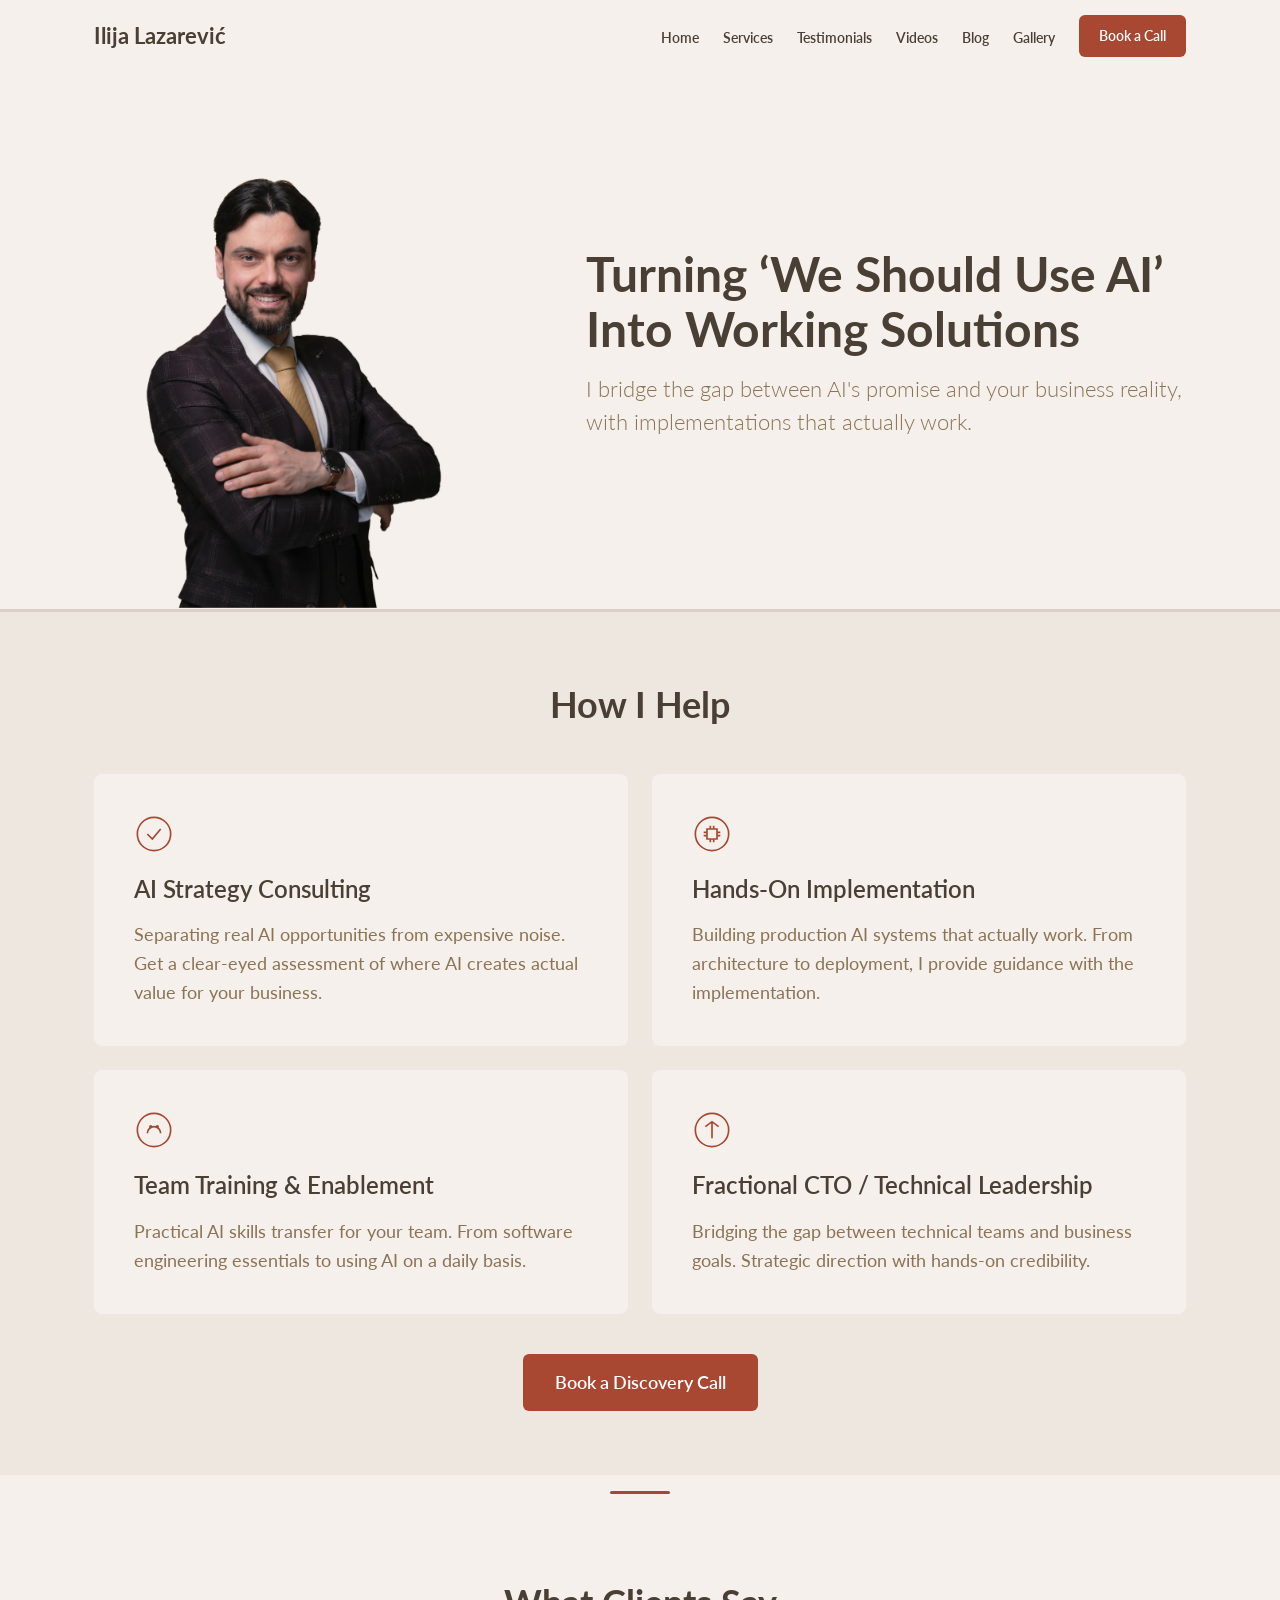
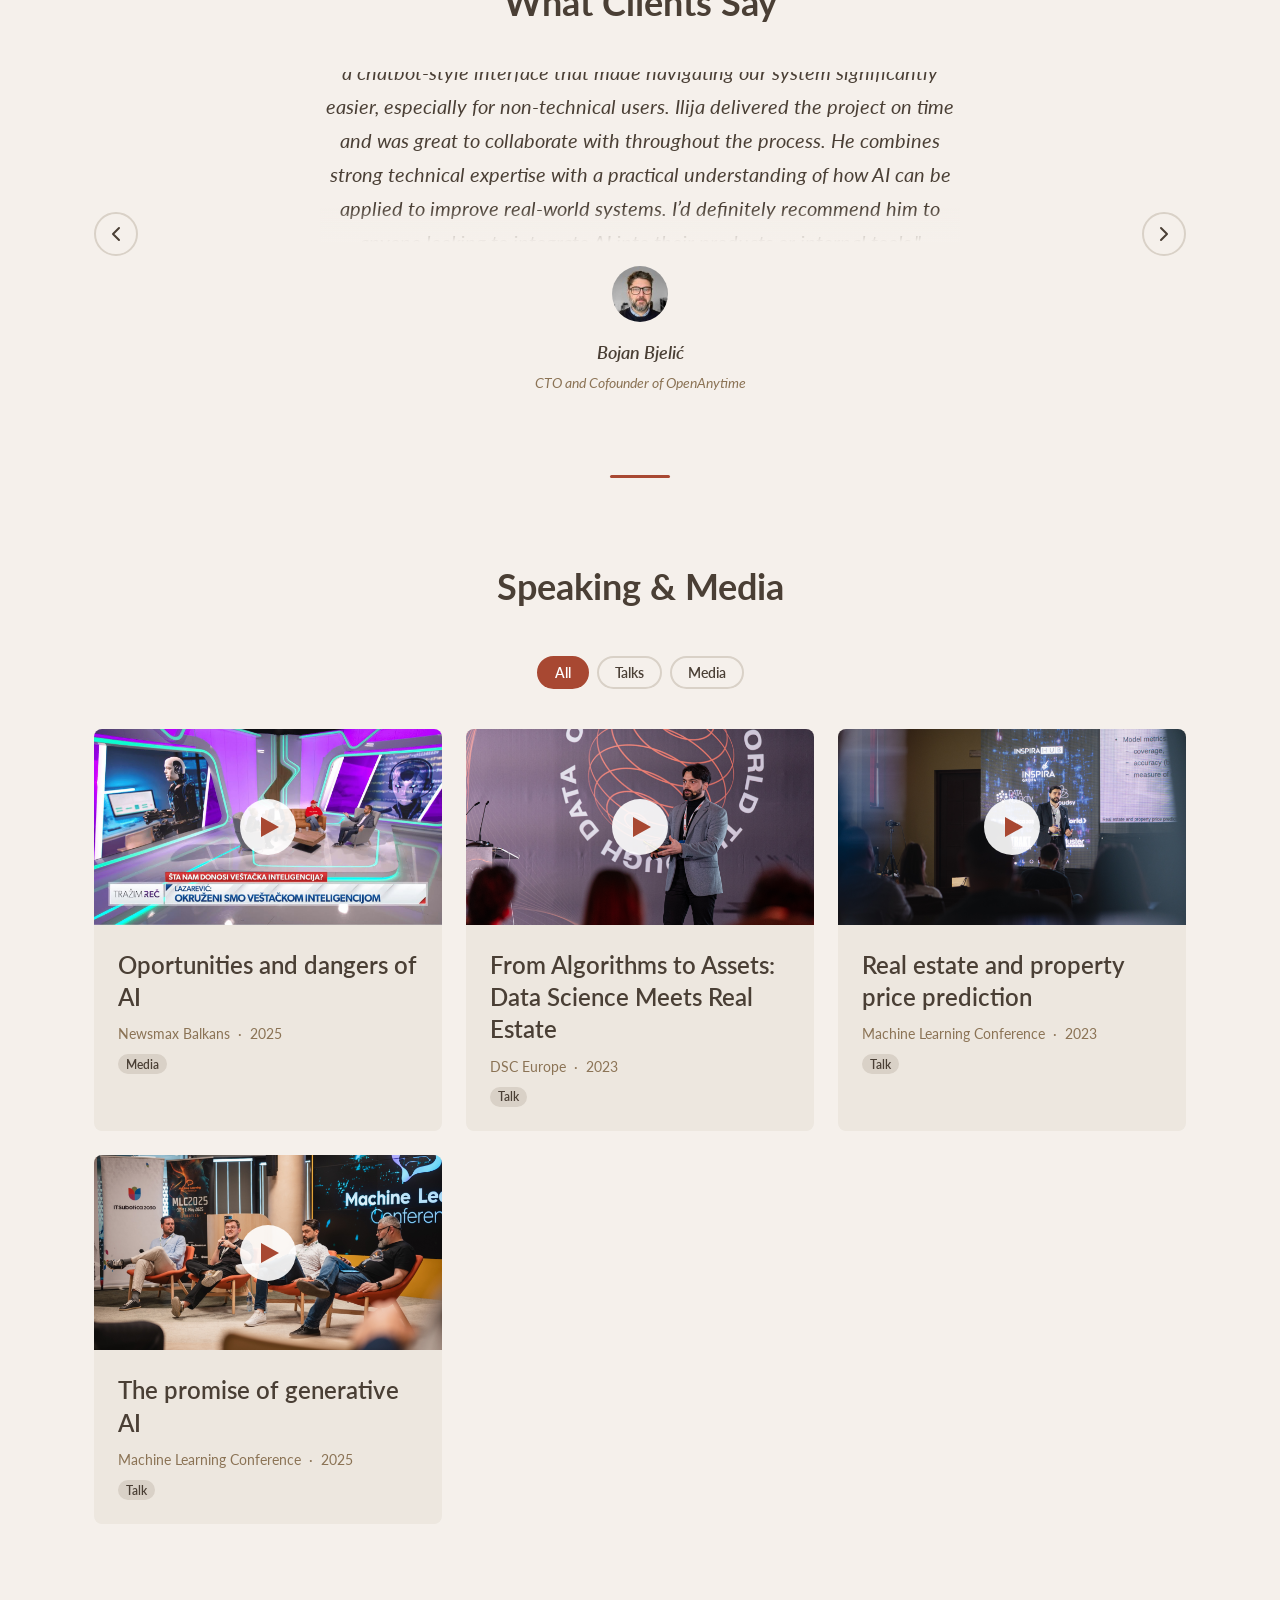
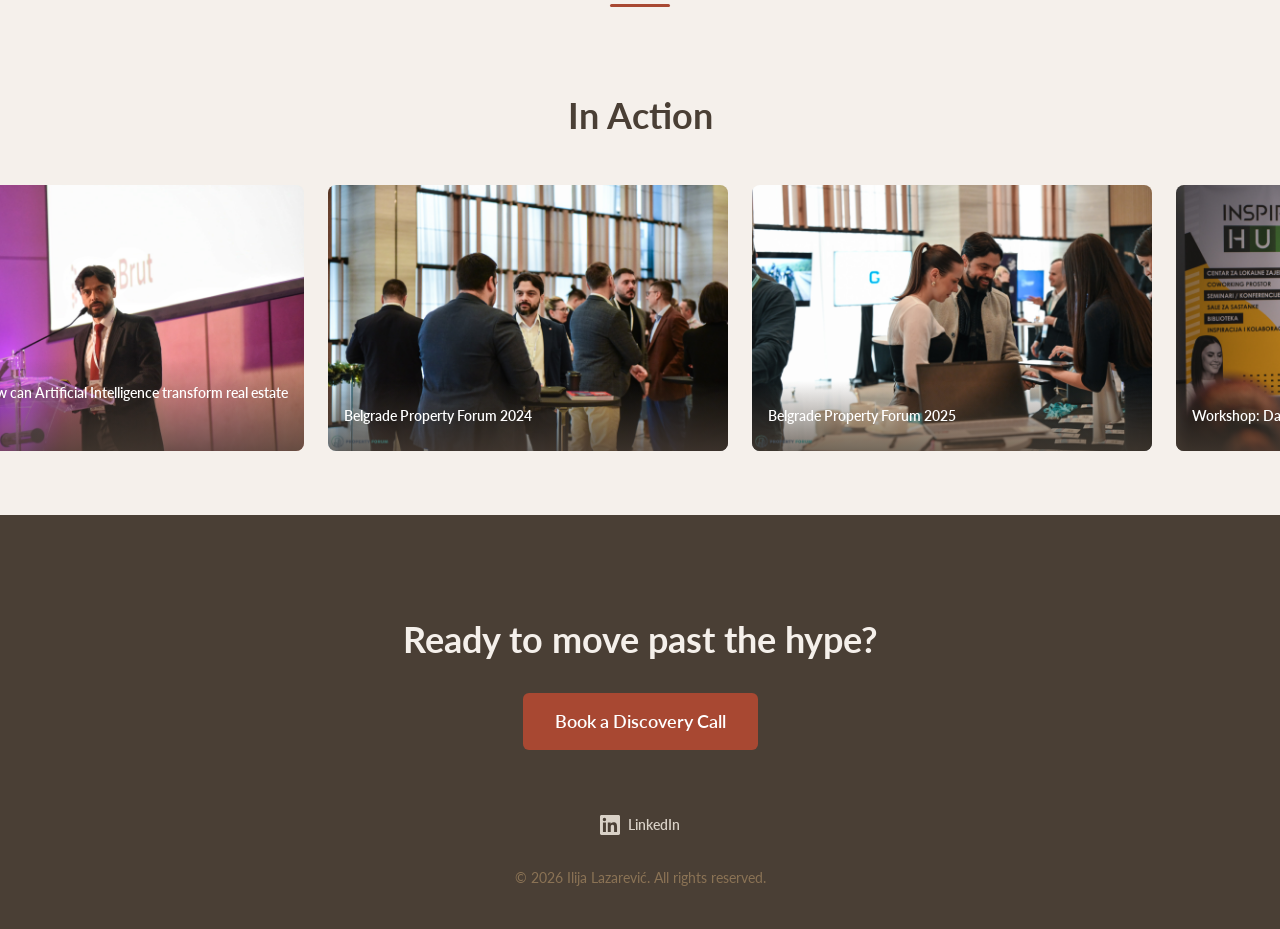
==== index.html @ 6acaedf9 "Redesign the whole website" ====
<!DOCTYPE html>
<html lang="en">
<head>
  <meta charset="UTF-8">
  <meta name="viewport" content="width=device-width, initial-scale=1.0">
  <title>Ilija Lazarević - AI Implementation for Founders & SMBs</title>
  <meta name="description" content="Hands-on AI implementation for founders and SMBs ready to move past the hype. From strategy to working solutions.">
  <link rel="preconnect" href="https://fonts.googleapis.com">
  <link rel="preconnect" href="https://fonts.gstatic.com" crossorigin>
  <link href="https://fonts.googleapis.com/css2?family=Lato:wght@300;400;600;700&display=swap" rel="stylesheet">
  <link rel="stylesheet" href="css/styles.css">
  <link rel="icon" href="assets/favicon.ico" type="image/x-icon">
</head>
<body>
  <!-- Skip to content -->
  <a href="#main" class="skip-link">Skip to main content</a>

  <!-- Header -->
  <header class="header" id="header">
    <div class="header__inner container">
      <a href="#" class="header__logo" aria-label="Home">Ilija Lazarević</a>
      <nav class="header__nav" id="nav" aria-label="Main navigation">
        <ul class="header__nav-list">
          <li><a href="#hero" class="header__nav-link">Home</a></li>
          <li><a href="#services" class="header__nav-link">Services</a></li>
          <li><a href="#recommendations" class="header__nav-link">Testimonials</a></li>
          <li><a href="#videos" class="header__nav-link">Videos</a></li>
          <li><a href="https://blog.ilijalazarevic.com" class="header__nav-link" target="_blank" rel="noopener noreferrer">Blog</a></li>
          <li><a href="#gallery" class="header__nav-link">Gallery</a></li>
          <li>
            <a href="#footer-cta" class="btn btn--primary header__cta" aria-label="Book a discovery call">Book a Call</a>
          </li>
        </ul>
      </nav>
      <button class="header__toggle" id="nav-toggle" aria-label="Open menu" aria-expanded="false" aria-controls="nav">
        <span class="header__toggle-bar"></span>
        <span class="header__toggle-bar"></span>
        <span class="header__toggle-bar"></span>
      </button>
    </div>
  </header>

  <main id="main">
    <!-- Hero -->
    <section class="hero bg-cream" id="hero">
      <div class="hero__inner container">
        <div class="hero__image">
          <img src="assets/images/profile_picture.png" alt="Ilija Lazarević" class="hero__headshot">
        </div>
        <div class="hero__text">
          <h1 class="hero__title">Turning ‘We Should Use AI’ Into Working Solutions</h1>
          <p class="hero__subtitle">I bridge the gap between AI's promise and your business reality, with implementations that actually work.</p>
        </div>
      </div>
    </section>
    <!-- Services -->
    <section class="services bg-linen" id="services">
      <div class="services__inner container">
        <h2 class="section-title">How I Help</h2>
        <div class="services__grid">
          <div class="service-card">
            <div class="service-card__icon" aria-hidden="true">
              <svg viewBox="0 0 48 48" width="48" height="48"><circle cx="24" cy="24" r="20" fill="none" stroke="currentColor" stroke-width="2"/><path d="M16 24l6 6 10-12" fill="none" stroke="currentColor" stroke-width="2"/></svg>
            </div>
            <h3 class="service-card__title">AI Strategy Consulting</h3>
            <p class="service-card__desc">Separating real AI opportunities from expensive noise. Get a clear-eyed assessment of where AI creates actual value for your business.</p>
          </div>
          <div class="service-card">
            <div class="service-card__icon" aria-hidden="true">
              <svg viewBox="0 0 48 48" width="48" height="48"><circle cx="24" cy="24" r="20" fill="none" stroke="currentColor" stroke-width="2"/><path d="M18 18h12v12H18z" fill="none" stroke="currentColor" stroke-width="2"/><path d="M22 14v4M26 14v4M22 30v4M26 30v4M14 22h4M14 26h4M30 22h4M30 26h4" stroke="currentColor" stroke-width="2"/></svg>
            </div>
            <h3 class="service-card__title">Hands-On Implementation</h3>
            <p class="service-card__desc">Building production AI systems that actually work. From architecture to deployment, I provide guidance with the implementation.</p>
          </div>
          <div class="service-card">
            <div class="service-card__icon" aria-hidden="true">
              <svg viewBox="0 0 48 48" width="48" height="48"><circle cx="24" cy="24" r="20" fill="none" stroke="currentColor" stroke-width="2"/><path d="M16 28c0-4.4 3.6-8 8-8s8 3.6 8 8" fill="none" stroke="currentColor" stroke-width="2"/><circle cx="20" cy="20" r="2" fill="currentColor"/><circle cx="28" cy="20" r="2" fill="currentColor"/></svg>
            </div>
            <h3 class="service-card__title">Team Training & Enablement</h3>
            <p class="service-card__desc">Practical AI skills transfer for your team. From software engineering essentials to using AI on a daily basis.</p>
          </div>
          <div class="service-card">
            <div class="service-card__icon" aria-hidden="true">
              <svg viewBox="0 0 48 48" width="48" height="48"><circle cx="24" cy="24" r="20" fill="none" stroke="currentColor" stroke-width="2"/><path d="M24 14v20M16 20l8-6 8 6" fill="none" stroke="currentColor" stroke-width="2"/></svg>
            </div>
            <h3 class="service-card__title">Fractional CTO / Technical Leadership</h3>
            <p class="service-card__desc">Bridging the gap between technical teams and business goals. Strategic direction with hands-on credibility.</p>
          </div>
        </div>
        <div class="services__cta">
          <a href="https://calendly.com/ilija-lazarevic/30min" class="btn btn--primary btn--large" target="_blank" rel="noopener noreferrer">Book a Discovery Call</a>
        </div>
      </div>
    </section>

    <div class="section-accent" aria-hidden="true"></div>
    <!-- Recommendations -->
    <section class="recommendations bg-cream" id="recommendations">
      <div class="recommendations__inner container">
        <h2 class="section-title">What Clients Say</h2>
        <div class="carousel" role="region" aria-label="Client testimonials" data-auto-advance="5" data-text-scroll-speed="30">
          <button class="carousel__btn carousel__btn--prev" aria-label="Previous testimonial">
            <svg viewBox="0 0 24 24" width="24" height="24" aria-hidden="true"><path d="M15 18l-6-6 6-6" fill="none" stroke="currentColor" stroke-width="2" stroke-linecap="round" stroke-linejoin="round"/></svg>
          </button>
          <div class="carousel__track">
            <div class="carousel__card">
              <blockquote class="testimonial">
                <p class="testimonial__quote">"I had the opportunity to work with Ilija on integrating AI capabilities into our resource management system. He implemented a solution that connected our internal APIs with large language model APIs and introduced a chatbot-style interface that made navigating our system significantly easier, especially for non-technical users.
Ilija delivered the project on time and was great to collaborate with throughout the process. He combines strong technical expertise with a practical understanding of how AI can be applied to improve real-world systems. I’d definitely recommend him to anyone looking to integrate AI into their products or internal tools."</p>
                <footer class="testimonial__author">
                  <img src="assets/images/testimonials/1773846214056.jpeg" alt="Bojan Bjelić" class="testimonial__photo">
                  <cite><strong>Bojan Bjelić</strong><br><span class="testimonial__role">CTO and Cofounder of OpenAnytime</span></cite>
                </footer>
              </blockquote>
            </div>
            <div class="carousel__card">
              <blockquote class="testimonial">
                <p class="testimonial__quote">"Ilija is a real professional, focused and skilled in the ML aspects of AI. We built a great very innovative product with him, Ilija was very pleasant to work with and we had a great time on the job. Highly recommended!"</p>
                <footer class="testimonial__author">
                  <img src="assets/images/testimonials/1636464099559.jpeg" alt="Erik Van Heeswijk" class="testimonial__photo">
                  <cite><strong>Erik Van Heeswijk</strong><br><span class="testimonial__role">CEO of Smartocto</span></cite>
                </footer>
              </blockquote>
            </div>
            <div class="carousel__card">
              <blockquote class="testimonial">
                <p class="testimonial__quote">"I have had the opportunity to work with Ilija Lazarević in various professional contexts. As a Senior Machine Learning Engineer at smartocto, he was the backbone of the development and engineering tasks carried out by my team. I quickly realized that Ilija is an exceptionally reliable and efficient engineer who approaches every task with an eye for potential innovation. Together, we easily embraced the development of applications and services based on generative AI just a few weeks after these technologies became available. As a lecturer, Ilija delivered a course on the fundamentals of Machine Learning and Data Science in Python through my consultancy company, DataKolektiv. I remember that even then, before our collaboration at smartocto, I realized that he was simply the best Python programmer I had ever met. Finally, we were co-founders of the Serbian association of ML, AI, and Data Science professionals, MACHINERY, which crowned our collaboration with a wide circle of colleagues in these fields through the organization of numerous events, conferences, and discussions. Over the years of working together, we became friends and developed a deep mutual respect. Therefore, I can only give the highest recommendation for Ilija Lazarević, relying on my first-hand knowledge of his work, as well as my trust and respect for him as both a person and a professional."</p>
                <footer class="testimonial__author">
                  <img src="assets/images/testimonials/1724097870405.jpeg" alt="Goran S. Milovanović, Phd" class="testimonial__photo">
                  <cite><strong>Goran S. Milovanović, Phd</strong><br><span class="testimonial__role">Chief AI Officer at Smartocto</span></cite>
                </footer>
              </blockquote>
            </div>
            <div class="carousel__card">
              <blockquote class="testimonial">
                <p class="testimonial__quote">"Ilija and me worked together in Smartocto for more than a year. He always delivered high-quality results and respected agreed deadlines. His expertise in ML and AI was evident throughout our collaboration, and his contributions added real value to the Smartocto product. I would gladly recommend him to any team or organization."</p>
                <footer class="testimonial__author">
                  <img src="assets/images/testimonials/1593587115972.jpeg" alt="Ilija Suša" class="testimonial__photo">
                  <cite><strong>Ilija Suša</strong><br><span class="testimonial__role">Chief Data Officer at Smartocto</span></cite>
                </footer>
              </blockquote>
            </div>
          </div>
          <button class="carousel__btn carousel__btn--next" aria-label="Next testimonial">
            <svg viewBox="0 0 24 24" width="24" height="24" aria-hidden="true"><path d="M9 18l6-6-6-6" fill="none" stroke="currentColor" stroke-width="2" stroke-linecap="round" stroke-linejoin="round"/></svg>
          </button>
        </div>
      </div>
    </section>

    <div class="section-accent" aria-hidden="true"></div>
    <!-- Videos -->
    <section class="videos bg-cream" id="videos">
      <div class="videos__inner container">
        <h2 class="section-title">Speaking & Media</h2>
        <div class="videos__filters">
          <button class="filter-pill filter-pill--active" data-filter="all" aria-pressed="true">All</button>
          <button class="filter-pill" data-filter="talk" aria-pressed="false">Talks</button>
          <button class="filter-pill" data-filter="media" aria-pressed="false">Media</button>
        </div>
        <div class="videos__grid">
          <button class="video-card" data-category="media" data-youtube-id="hK7YNMI8UgA" data-youtube-start="0" data-title="Oportunities and dangers of AI — Newsmax Balkans 2025" type="button">
            <div class="video-card__thumb video-card__thumb--1" style="background-image: url('assets/images/videos/newsmax.jpg'); background-size: cover; background-position: center;" aria-hidden="true">
              <div class="video-card__play" aria-hidden="true"></div>
            </div>
            <div class="video-card__body">
              <h3 class="video-card__title">Oportunities and dangers of AI</h3>
              <p class="video-card__meta">Newsmax Balkans <span class="video-card__dot">&middot;</span> 2025</p>
              <span class="video-card__badge">Media</span>
            </div>
          </button>
          <button class="video-card" data-category="talk" data-youtube-id="G70zQdLlmC8" data-youtube-start="" data-title="From Algorithms to Assets: Data Science Meets Real Estate — DSC Europe 2023" type="button">
            <div class="video-card__thumb video-card__thumb--2" style="background-image: url('assets/images/videos/dsc2023.png'); background-size: cover; background-position: center;" aria-hidden="true">
              <div class="video-card__play" aria-hidden="true"></div>
            </div>
            <div class="video-card__body">
              <h3 class="video-card__title">From Algorithms to Assets: Data Science Meets Real Estate</h3>
              <p class="video-card__meta">DSC Europe <span class="video-card__dot">&middot;</span> 2023</p>
              <span class="video-card__badge">Talk</span>
            </div>
          </button>
          <button class="video-card" data-category="talk" data-youtube-id="0Jx_CACYSaI" data-youtube-start="7080" data-title="Real estate and property price prediction — Machine Learning Conference 2023" type="button">
            <div class="video-card__thumb video-card__thumb--3" style="background-image: url('assets/images/videos/mlc2023.png'); background-size: cover; background-position: center;" aria-hidden="true">
              <div class="video-card__play" aria-hidden="true"></div>
            </div>
            <div class="video-card__body">
              <h3 class="video-card__title">Real estate and property price prediction</h3>
              <p class="video-card__meta">Machine Learning Conference <span class="video-card__dot">&middot;</span> 2023</p>
              <span class="video-card__badge">Talk</span>
            </div>
          </button>
          <button class="video-card" data-category="talk" data-youtube-id="CGy16B2bQXU" data-youtube-start="15223" data-title="The promise of generative AI — Machine Learning Conference 2025" type="button">
            <div class="video-card__thumb video-card__thumb--4" style="background-image: url('assets/images/videos/mlc2025.png'); background-size: cover; background-position: center;" aria-hidden="true">
              <div class="video-card__play" aria-hidden="true"></div>
            </div>
            <div class="video-card__body">
              <h3 class="video-card__title">The promise of generative AI</h3>
              <p class="video-card__meta">Machine Learning Conference <span class="video-card__dot">&middot;</span> 2025</p>
              <span class="video-card__badge">Talk</span>
            </div>
          </button>
        </div>
        <div class="videos__more">
          <button class="btn btn--outline" id="videos-more" type="button">More</button>
        </div>
      </div>
    </section>

    <div class="section-accent" aria-hidden="true"></div>
    <!-- Gallery -->
    <section class="gallery bg-cream" id="gallery">
      <div class="gallery__inner container">
        <h2 class="section-title">In Action</h2>
      </div>
      <div class="filmstrip" role="region" aria-label="Photo gallery">
        <div class="filmstrip__track" id="filmstrip-track">
          <figure class="filmstrip__item">
            <div class="filmstrip__image filmstrip__image--1" style="background-image: url('assets/images/gallery/bpf2023.png'); background-size: cover; background-position: center;" aria-hidden="true"></div>
            <figcaption class="filmstrip__caption"> Keynote: How can Artificial Intelligence transform real estate investments?</figcaption>
          </figure>
          <figure class="filmstrip__item">
            <div class="filmstrip__image filmstrip__image--2" style="background-image: url('assets/images/gallery/bpf2024.png'); background-size: cover; background-position: center;" aria-hidden="true"></div>
            <figcaption class="filmstrip__caption">Belgrade Property Forum 2024</figcaption>
          </figure>
          <figure class="filmstrip__item">
            <div class="filmstrip__image filmstrip__image--3" style="background-image: url('assets/images/gallery/bpf2025.png'); background-size: cover; background-position: center;" aria-hidden="true"></div>
            <figcaption class="filmstrip__caption">Belgrade Property Forum 2025</figcaption>
          </figure>
          <figure class="filmstrip__item">
            <div class="filmstrip__image filmstrip__image--4" style="background-image: url('assets/images/gallery/mlc2023.png'); background-size: cover; background-position: center;" aria-hidden="true"></div>
            <figcaption class="filmstrip__caption">Workshop: Data Science Introduction</figcaption>
          </figure>
          <figure class="filmstrip__item">
            <div class="filmstrip__image filmstrip__image--5" style="background-image: url('assets/images/gallery/mlc2025.png'); background-size: cover; background-position: center;" aria-hidden="true"></div>
            <figcaption class="filmstrip__caption">Program coordinator for Machine Learning Conference 2025</figcaption>
          </figure>
          <figure class="filmstrip__item">
            <div class="filmstrip__image filmstrip__image--6" style="background-image: url('assets/images/gallery/rebec2025.png'); background-size: cover; background-position: center;" aria-hidden="true"></div>
            <figcaption class="filmstrip__caption">The digital world of real estate: Reality, dilemmas and future</figcaption>
          </figure>
          <figure class="filmstrip__item">
            <div class="filmstrip__image filmstrip__image--1" style="background-image: url('assets/images/gallery/rebec2024.png'); background-size: cover; background-position: center;" aria-hidden="true"></div>
            <figcaption class="filmstrip__caption">AI in Real Estate: Transforming the Industry</figcaption>
          </figure>
          <figure class="filmstrip__item">
            <div class="filmstrip__image filmstrip__image--2" style="background-image: url('assets/images/gallery/datakolektiv.png'); background-size: cover; background-position: center;" aria-hidden="true"></div>
            <figcaption class="filmstrip__caption">Course: Introduction to Data Science in Python</figcaption>
          </figure>
          <!-- Duplicated for seamless loop -->
          <figure class="filmstrip__item" aria-hidden="true">
            <div class="filmstrip__image filmstrip__image--1" style="background-image: url('assets/images/gallery/bpf2023.png'); background-size: cover; background-position: center;"></div>
            <figcaption class="filmstrip__caption"> Keynote: How can Artificial Intelligence transform real estate investments?</figcaption>
          </figure>
          <figure class="filmstrip__item" aria-hidden="true">
            <div class="filmstrip__image filmstrip__image--2" style="background-image: url('assets/images/gallery/bpf2024.png'); background-size: cover; background-position: center;"></div>
            <figcaption class="filmstrip__caption">Belgrade Property Forum 2024</figcaption>
          </figure>
          <figure class="filmstrip__item" aria-hidden="true">
            <div class="filmstrip__image filmstrip__image--3" style="background-image: url('assets/images/gallery/bpf2025.png'); background-size: cover; background-position: center;"></div>
            <figcaption class="filmstrip__caption">Belgrade Property Forum 2025</figcaption>
          </figure>
          <figure class="filmstrip__item" aria-hidden="true">
            <div class="filmstrip__image filmstrip__image--4" style="background-image: url('assets/images/gallery/mlc2023.png'); background-size: cover; background-position: center;"></div>
            <figcaption class="filmstrip__caption">Workshop: Data Science Introduction</figcaption>
          </figure>
          <figure class="filmstrip__item" aria-hidden="true">
            <div class="filmstrip__image filmstrip__image--5" style="background-image: url('assets/images/gallery/mlc2025.png'); background-size: cover; background-position: center;"></div>
            <figcaption class="filmstrip__caption">Program coordinator for Machine Learning Conference 2025</figcaption>
          </figure>
          <figure class="filmstrip__item" aria-hidden="true">
            <div class="filmstrip__image filmstrip__image--6" style="background-image: url('assets/images/gallery/rebec2025.png'); background-size: cover; background-position: center;"></div>
            <figcaption class="filmstrip__caption">The digital world of real estate: Reality, dilemmas and future</figcaption>
          </figure>
          <figure class="filmstrip__item" aria-hidden="true">
            <div class="filmstrip__image filmstrip__image--1" style="background-image: url('assets/images/gallery/rebec2024.png'); background-size: cover; background-position: center;"></div>
            <figcaption class="filmstrip__caption">AI in Real Estate: Transforming the Industry</figcaption>
          </figure>
          <figure class="filmstrip__item" aria-hidden="true">
            <div class="filmstrip__image filmstrip__image--2" style="background-image: url('assets/images/gallery/datakolektiv.png'); background-size: cover; background-position: center;"></div>
            <figcaption class="filmstrip__caption">Course: Introduction to Data Science in Python</figcaption>
          </figure>
        </div>
      </div>
    </section>
  </main>
  <!-- Lightbox Modal -->
  <div class="lightbox" id="lightbox" role="dialog" aria-modal="true" aria-label="Video player" hidden>
    <div class="lightbox__backdrop"></div>
    <div class="lightbox__content">
      <button class="lightbox__close" aria-label="Close video">&times;</button>
      <div class="lightbox__player"></div>
      <p class="lightbox__title"></p>
    </div>
  </div>

  <!-- Footer -->
  <footer class="footer" id="footer-cta">
    <div class="footer__inner container">
      <div class="footer__cta">
        <h2 class="footer__heading">Ready to move past the hype?</h2>
        <a href="https://calendly.com/ilija-lazarevic/30min" class="btn btn--primary btn--large btn--on-dark" target="_blank" rel="noopener noreferrer">Book a Discovery Call</a>
      </div>
      <div class="footer__links">
        <a href="https://www.linkedin.com/in/ilijalazarevic/" class="footer__social" target="_blank" rel="noopener noreferrer" aria-label="LinkedIn profile">
          <svg viewBox="0 0 24 24" width="20" height="20" aria-hidden="true" fill="currentColor"><path d="M20.447 20.452h-3.554v-5.569c0-1.328-.027-3.037-1.852-3.037-1.853 0-2.136 1.445-2.136 2.939v5.667H9.351V9h3.414v1.561h.046c.477-.9 1.637-1.85 3.37-1.85 3.601 0 4.267 2.37 4.267 5.455v6.286zM5.337 7.433a2.062 2.062 0 01-2.063-2.065 2.064 2.064 0 112.063 2.065zm1.782 13.019H3.555V9h3.564v11.452zM22.225 0H1.771C.792 0 0 .774 0 1.729v20.542C0 23.227.792 24 1.771 24h20.451C23.2 24 24 23.227 24 22.271V1.729C24 .774 23.2 0 22.222 0h.003z"/></svg>
          <span>LinkedIn</span>
        </a>
      </div>
      <p class="footer__copy">&copy; 2026 Ilija Lazarević. All rights reserved.</p>
    </div>
  </footer>

  <script src="js/main.js"></script>
</body>
</html>
---- css/styles.css ----
/* ========================================
   Brand Tokens
   ======================================== */
:root {
  /* Colors */
  --color-cream: #F5F0EB;
  --color-linen: #EDE7DF;
  --color-warm-gray: #D9D1C7;
  --color-earth-brown: #8B7355;
  --color-deep-brown: #4A3F35;
  --color-terracotta: #A84832;
  --color-dark-terra: #8A3A28;

  /* Typography */
  --font-family: 'Lato', sans-serif;
  --font-light: 300;
  --font-regular: 400;
  --font-semibold: 600;
  --font-bold: 700;

  --fs-h1: clamp(2rem, 5vw, 3rem);
  --fs-h2: clamp(1.75rem, 4vw, 2.25rem);
  --fs-h3: clamp(1.125rem, 2.5vw, 1.5rem);
  --fs-body: clamp(1rem, 1.5vw, 1.125rem);
  --fs-small: 0.875rem;

  /* Spacing */
  --space-xs: clamp(0.5rem, 1vw, 0.75rem);
  --space-sm: clamp(0.75rem, 1.5vw, 1rem);
  --space-md: clamp(1rem, 2.5vw, 1.5rem);
  --space-lg: clamp(1.5rem, 4vw, 2.5rem);
  --space-xl: clamp(2rem, 6vw, 4rem);
  --space-2xl: clamp(3rem, 8vw, 6rem);

  /* Layout */
  --container-max: 1140px;
  --header-height: 72px;
  --header-height-shrunk: 56px;

  /* Transitions */
  --transition-fast: 200ms ease;
  --transition-base: 300ms ease;
}

/* ========================================
   Reset & Base
   ======================================== */
*,
*::before,
*::after {
  box-sizing: border-box;
  margin: 0;
  padding: 0;
}

html {
  scroll-behavior: smooth;
  scroll-padding-top: var(--header-height);
}

body {
  font-family: var(--font-family);
  font-size: var(--fs-body);
  font-weight: var(--font-regular);
  line-height: 1.6;
  color: var(--color-deep-brown);
  background-color: var(--color-cream);
  -webkit-font-smoothing: antialiased;
  -moz-osx-font-smoothing: grayscale;
}

img,
svg {
  display: block;
  max-width: 100%;
}

a {
  color: var(--color-terracotta);
  text-decoration: none;
  transition: color var(--transition-fast);
}

a:hover {
  color: var(--color-dark-terra);
}

ul {
  list-style: none;
}

/* ========================================
   Accessibility
   ======================================== */
.skip-link {
  position: absolute;
  top: -100%;
  left: 50%;
  transform: translateX(-50%);
  background: var(--color-terracotta);
  color: #fff;
  padding: 0.5rem 1rem;
  border-radius: 0 0 4px 4px;
  z-index: 1000;
  font-weight: var(--font-semibold);
}

.skip-link:focus {
  top: 0;
}

:focus-visible {
  outline: 2px solid var(--color-terracotta);
  outline-offset: 2px;
}

@media (prefers-reduced-motion: reduce) {
  *,
  *::before,
  *::after {
    animation-duration: 0.01ms !important;
    animation-iteration-count: 1 !important;
    transition-duration: 0.01ms !important;
    scroll-behavior: auto !important;
  }
}

/* ========================================
   Layout
   ======================================== */
.container {
  width: 100%;
  max-width: var(--container-max);
  margin: 0 auto;
  padding: 0 var(--space-md);
}

.bg-cream {
  background-color: var(--color-cream);
}

.bg-linen {
  background-color: var(--color-linen);
}

/* ========================================
   Section Accent Divider
   ======================================== */
.section-accent {
  display: flex;
  justify-content: center;
  padding: var(--space-sm) 0;
  background-color: transparent;
}

.section-accent::before {
  content: '';
  display: block;
  width: 60px;
  height: 3px;
  background-color: var(--color-terracotta);
  border-radius: 2px;
}

/* ========================================
   Buttons
   ======================================== */
.btn {
  display: inline-block;
  font-family: var(--font-family);
  font-weight: var(--font-semibold);
  font-size: var(--fs-small);
  text-align: center;
  border: none;
  border-radius: 6px;
  cursor: pointer;
  transition: background-color var(--transition-fast), transform var(--transition-fast);
  text-decoration: none;
}

.btn--primary {
  background-color: var(--color-terracotta);
  color: #fff;
  padding: 0.625rem 1.25rem;
}

.btn--primary:hover,
.btn--primary:focus-visible {
  background-color: var(--color-dark-terra);
  color: #fff;
}

.btn--large {
  font-size: var(--fs-body);
  padding: 0.875rem 2rem;
}

.btn--outline {
  background: transparent;
  border: 2px solid var(--color-terracotta);
  color: var(--color-terracotta);
  padding: 0.625rem 1.5rem;
}

.btn--outline:hover {
  background-color: var(--color-terracotta);
  color: #fff;
}

.btn--on-dark:hover,
.btn--on-dark:focus-visible {
  background-color: var(--color-cream);
  color: var(--color-terracotta);
}

/* ========================================
   Header
   ======================================== */
.header {
  position: fixed;
  top: 0;
  left: 0;
  right: 0;
  z-index: 100;
  background-color: var(--color-cream);
  height: var(--header-height);
  transition: height var(--transition-base), box-shadow var(--transition-base), background-color var(--transition-base);
}

.header--shrunk {
  height: var(--header-height-shrunk);
  box-shadow: 0 2px 8px rgba(74, 63, 53, 0.1);
}

.header__inner {
  display: flex;
  align-items: center;
  justify-content: space-between;
  height: 100%;
}

.header__logo {
  font-size: clamp(1.125rem, 2vw, 1.375rem);
  font-weight: var(--font-bold);
  color: var(--color-deep-brown);
  white-space: nowrap;
}

.header__logo:hover {
  color: var(--color-deep-brown);
}

.header__nav {
  flex: 1;
  display: flex;
  justify-content: flex-end;
}

.header__nav-list {
  display: flex;
  align-items: center;
  gap: var(--space-md);
}

.header__nav-link {
  color: var(--color-deep-brown);
  font-size: var(--fs-small);
  font-weight: var(--font-semibold);
  position: relative;
}

.header__nav-link::after {
  content: '';
  position: absolute;
  bottom: -4px;
  left: 0;
  width: 0;
  height: 2px;
  background-color: var(--color-terracotta);
  transition: width var(--transition-fast);
}

.header__nav-link:hover {
  color: var(--color-terracotta);
}

.header__nav-link:hover::after {
  width: 100%;
}

.header__cta {
  opacity: 0;
  pointer-events: none;
  transform: translateY(-4px);
  transition: opacity var(--transition-base), transform var(--transition-base);
}

.header--shrunk .header__cta {
  opacity: 1;
  pointer-events: auto;
  transform: translateY(0);
}

.header__toggle {
  display: none;
  flex-direction: column;
  justify-content: center;
  gap: 5px;
  width: 32px;
  height: 32px;
  background: none;
  border: none;
  cursor: pointer;
  padding: 4px;
}

.header__toggle-bar {
  display: block;
  width: 100%;
  height: 2px;
  background-color: var(--color-deep-brown);
  border-radius: 2px;
  transition: transform var(--transition-fast), opacity var(--transition-fast);
}

/* Mobile nav toggle animation */
.header__toggle[aria-expanded="true"] .header__toggle-bar:nth-child(1) {
  transform: translateY(7px) rotate(45deg);
}

.header__toggle[aria-expanded="true"] .header__toggle-bar:nth-child(2) {
  opacity: 0;
}

.header__toggle[aria-expanded="true"] .header__toggle-bar:nth-child(3) {
  transform: translateY(-7px) rotate(-45deg);
}

/* ========================================
   Hero
   ======================================== */
.hero {
  padding-top: calc(var(--header-height) + var(--space-xl));
  padding-bottom: var(--space-xl);
  position: relative;
  overflow: visible;
}

.hero::after {
  content: '';
  position: absolute;
  bottom: 0;
  left: 0;
  right: 0;
  height: 3px;
  background-color: var(--color-warm-gray);
}

.hero__inner {
  display: flex;
  flex-direction: column;
  align-items: center;
  gap: var(--space-lg);
}

.hero__text {
  max-width: 600px;
}

.hero__title {
  font-size: var(--fs-h1);
  font-weight: var(--font-bold);
  line-height: 1.15;
  color: var(--color-deep-brown);
  margin-bottom: var(--space-sm);
}

.hero__subtitle {
  font-size: clamp(1.125rem, 2.5vw, 1.375rem);
  font-weight: var(--font-light);
  color: var(--color-earth-brown);
  line-height: 1.5;
}

.hero__headshot {
  max-width: clamp(240px, 40vw, 380px);
  height: auto;
  mix-blend-mode: multiply;
  flex-shrink: 0;
  position: relative;
  z-index: 1;
}

/* ========================================
   Section Title
   ======================================== */
.section-title {
  font-size: var(--fs-h2);
  font-weight: var(--font-bold);
  color: var(--color-deep-brown);
  text-align: center;
  margin-bottom: var(--space-lg);
}

/* ========================================
   Services
   ======================================== */
.services {
  padding: var(--space-xl) 0;
}

.services__grid {
  display: grid;
  grid-template-columns: 1fr;
  gap: var(--space-md);
  margin-bottom: var(--space-lg);
}

.service-card {
  background-color: var(--color-cream);
  border-radius: 8px;
  padding: var(--space-lg);
  transition: transform var(--transition-fast), box-shadow var(--transition-fast);
}

.service-card:hover {
  transform: translateY(-2px);
  box-shadow: 0 4px 16px rgba(74, 63, 53, 0.08);
}

.service-card__icon {
  color: var(--color-terracotta);
  margin-bottom: var(--space-sm);
}

.service-card__icon svg {
  width: 40px;
  height: 40px;
}

.service-card__title {
  font-size: var(--fs-h3);
  font-weight: var(--font-semibold);
  color: var(--color-deep-brown);
  margin-bottom: var(--space-xs);
}

.service-card__desc {
  color: var(--color-earth-brown);
  line-height: 1.6;
}

.services__cta {
  text-align: center;
}

/* ========================================
   Recommendations / Carousel
   ======================================== */
.recommendations {
  padding: var(--space-xl) 0;
}

.carousel {
  position: relative;
  display: flex;
  align-items: center;
  gap: var(--space-sm);
}

.carousel__track {
  position: relative;
  flex: 1;
  min-width: 0;
}

.carousel__card {
  position: absolute;
  top: 0;
  left: 0;
  width: 100%;
  opacity: 0;
  transition: opacity 0.5s ease;
  pointer-events: none;
}

.carousel__card.active {
  position: relative;
  opacity: 1;
  pointer-events: auto;
}

.carousel__btn {
  flex-shrink: 0;
  display: flex;
  align-items: center;
  justify-content: center;
  width: 44px;
  height: 44px;
  border-radius: 50%;
  border: 2px solid var(--color-warm-gray);
  background: var(--color-cream);
  color: var(--color-deep-brown);
  cursor: pointer;
  transition: border-color var(--transition-fast), color var(--transition-fast);
}

.carousel__btn:hover {
  border-color: var(--color-terracotta);
  color: var(--color-terracotta);
}

.testimonial {
  max-width: 640px;
  margin: 0 auto;
  text-align: center;
}

.testimonial__quote {
  font-size: clamp(1rem, 2vw, 1.25rem);
  font-style: italic;
  color: var(--color-deep-brown);
  line-height: 1.7;
  margin-bottom: var(--space-md);
  height: calc(5 * 1.7em);
  overflow: hidden;
  position: relative;
}

/* Fade gradient overlay — sticky so it stays fixed while text scrolls */
.testimonial__quote::after {
  content: '';
  display: block;
  position: sticky;
  bottom: 0;
  height: 1.7em;
  margin-top: -1.7em;
  background: linear-gradient(transparent, var(--color-cream));
  pointer-events: none;
  transition: opacity 0.3s ease;
}

/* Hide gradient when no overflow or fully scrolled */
.testimonial__quote.no-overflow::after,
.testimonial__quote.scrolled-end::after {
  opacity: 0;
}

.testimonial__author {
  font-style: normal;
  display: flex;
  flex-direction: column;
  align-items: center;
}

.testimonial__author strong {
  font-weight: var(--font-semibold);
  color: var(--color-deep-brown);
}

.testimonial__photo {
  width: 56px;
  height: 56px;
  border-radius: 50%;
  object-fit: cover;
  margin-bottom: var(--space-sm);
}

.testimonial__role {
  font-size: var(--fs-small);
  color: var(--color-earth-brown);
}

/* ========================================
   Company Logos
   ======================================== */
.logos {
  padding: var(--space-lg) 0;
}

.logos__row {
  display: flex;
  flex-wrap: wrap;
  justify-content: center;
  align-items: center;
  gap: var(--space-md);
}

.logos__item {
  flex-shrink: 0;
}

.logos__svg {
  width: 120px;
  height: auto;
  color: var(--color-earth-brown);
  opacity: 0.7;
  transition: opacity var(--transition-fast);
}

.logos__item:hover .logos__svg {
  opacity: 1;
}

/* ========================================
   Videos
   ======================================== */
.videos {
  padding: var(--space-xl) 0;
}

.videos__filters {
  display: flex;
  justify-content: center;
  gap: 0.5rem;
  margin-bottom: var(--space-lg);
}

.filter-pill {
  font-family: var(--font-family);
  font-size: var(--fs-small);
  font-weight: var(--font-semibold);
  padding: 0.375rem 1rem;
  border-radius: 20px;
  border: 2px solid var(--color-warm-gray);
  background: transparent;
  color: var(--color-deep-brown);
  cursor: pointer;
  transition: background-color var(--transition-fast), border-color var(--transition-fast), color var(--transition-fast);
}

.filter-pill:hover {
  border-color: var(--color-terracotta);
  color: var(--color-terracotta);
}

.filter-pill--active {
  background-color: var(--color-terracotta);
  border-color: var(--color-terracotta);
  color: #fff;
}

.filter-pill--active:hover {
  background-color: var(--color-dark-terra);
  border-color: var(--color-dark-terra);
  color: #fff;
}

.videos__grid {
  display: grid;
  grid-template-columns: 1fr;
  gap: var(--space-md);
}

.video-card {
  display: flex;
  flex-direction: column;
  width: 100%;
  text-align: left;
  font-family: var(--font-family);
  border: none;
  padding: 0;
  border-radius: 8px;
  overflow: hidden;
  background-color: var(--color-linen);
  cursor: pointer;
  transition: transform var(--transition-fast), box-shadow var(--transition-fast);
}

.video-card:hover {
  transform: translateY(-2px);
  box-shadow: 0 4px 16px rgba(74, 63, 53, 0.08);
}

.video-card__thumb {
  position: relative;
  aspect-ratio: 16 / 9;
  width: 100%;
}

.video-card__thumb--1 {
  background: linear-gradient(135deg, var(--color-deep-brown), var(--color-terracotta));
}

.video-card__thumb--2 {
  background: linear-gradient(135deg, var(--color-deep-brown), var(--color-earth-brown));
}

.video-card__thumb--3 {
  background: linear-gradient(135deg, var(--color-terracotta), var(--color-deep-brown));
}

.video-card__thumb--4 {
  background: linear-gradient(135deg, var(--color-earth-brown), var(--color-terracotta));
}

.video-card__play {
  position: absolute;
  top: 50%;
  left: 50%;
  transform: translate(-50%, -50%);
  width: 56px;
  height: 56px;
  border-radius: 50%;
  background: rgba(255, 255, 255, 0.9);
  transition: background-color var(--transition-fast), transform var(--transition-fast);
}

.video-card__play::after {
  content: '';
  position: absolute;
  top: 50%;
  left: 54%;
  transform: translate(-50%, -50%);
  width: 0;
  height: 0;
  border-style: solid;
  border-width: 10px 0 10px 18px;
  border-color: transparent transparent transparent var(--color-terracotta);
}

.video-card:hover .video-card__play {
  background: #fff;
  transform: translate(-50%, -50%) scale(1.08);
}

.video-card__body {
  padding: var(--space-md);
}

.video-card__title {
  font-size: var(--fs-h3);
  font-weight: var(--font-semibold);
  color: var(--color-deep-brown);
  line-height: 1.35;
  margin-bottom: var(--space-xs);
}

.video-card__meta {
  font-size: var(--fs-small);
  color: var(--color-earth-brown);
  margin-bottom: var(--space-xs);
}

.video-card__dot {
  margin: 0 0.25rem;
}

.video-card__badge {
  display: inline-block;
  font-size: 0.75rem;
  font-weight: var(--font-semibold);
  padding: 0.15rem 0.5rem;
  border-radius: 10px;
  background-color: var(--color-warm-gray);
  color: var(--color-deep-brown);
}

.video-card[hidden] {
  display: none;
}

.video-card--overflow {
  display: none;
}

.videos__more {
  text-align: center;
  margin-top: var(--space-lg);
}

/* ========================================
   Lightbox
   ======================================== */
.lightbox {
  position: fixed;
  inset: 0;
  z-index: 200;
  display: flex;
  align-items: center;
  justify-content: center;
  opacity: 0;
  transition: opacity var(--transition-base);
}

.lightbox:not([hidden]) {
  opacity: 1;
}

.lightbox[hidden] {
  display: none;
}

.lightbox__backdrop {
  position: absolute;
  inset: 0;
  background: rgba(74, 63, 53, 0.85);
}

.lightbox__content {
  position: relative;
  width: 90vw;
  max-width: 900px;
  z-index: 1;
}

.lightbox__close {
  position: absolute;
  top: -40px;
  right: 0;
  background: none;
  border: none;
  color: #fff;
  font-size: 2rem;
  line-height: 1;
  cursor: pointer;
  padding: 0.25rem 0.5rem;
  transition: color var(--transition-fast);
}

.lightbox__close:hover {
  color: var(--color-terracotta);
}

.lightbox__player {
  position: relative;
  width: 100%;
  aspect-ratio: 16 / 9;
  background: #000;
  border-radius: 8px;
  overflow: hidden;
}

.lightbox__player iframe {
  position: absolute;
  inset: 0;
  width: 100%;
  height: 100%;
  border: 0;
}

.lightbox__title {
  color: #fff;
  font-size: var(--fs-body);
  font-weight: var(--font-semibold);
  margin-top: var(--space-sm);
  text-align: center;
}

@media (prefers-reduced-motion: reduce) {
  .lightbox {
    transition: none;
  }
}

/* ========================================
   Blog
   ======================================== */
.blog {
  padding: var(--space-xl) 0;
}

.blog__grid {
  display: grid;
  grid-template-columns: 1fr;
  gap: var(--space-md);
}

.blog-card {
  display: block;
  border-radius: 8px;
  overflow: hidden;
  background-color: var(--color-linen);
  transition: transform var(--transition-fast), box-shadow var(--transition-fast);
  color: inherit;
}

.blog-card:hover {
  transform: translateY(-2px);
  box-shadow: 0 4px 16px rgba(74, 63, 53, 0.08);
  color: inherit;
}

.blog-card__image {
  aspect-ratio: 16 / 9;
  width: 100%;
}

.blog-card__image--1 {
  background: linear-gradient(135deg, var(--color-warm-gray), var(--color-earth-brown));
}

.blog-card__image--2 {
  background: linear-gradient(135deg, var(--color-earth-brown), var(--color-terracotta));
}

.blog-card__image--3 {
  background: linear-gradient(135deg, var(--color-terracotta), var(--color-warm-gray));
}

.blog-card__body {
  padding: var(--space-md);
}

.blog-card__date {
  font-size: var(--fs-small);
  color: var(--color-earth-brown);
  display: block;
  margin-bottom: var(--space-xs);
}

.blog-card__title {
  font-size: var(--fs-h3);
  font-weight: var(--font-semibold);
  color: var(--color-deep-brown);
  line-height: 1.35;
}

/* ========================================
   Gallery / Filmstrip
   ======================================== */
.gallery {
  padding: var(--space-xl) 0 var(--space-xl);
  overflow: hidden;
}

.filmstrip {
  overflow-x: auto;
  scrollbar-width: none;
  cursor: grab;
  user-select: none;
  padding: 0 var(--space-md);
}

.filmstrip::-webkit-scrollbar {
  display: none;
}

.filmstrip:active {
  cursor: grabbing;
}

.filmstrip__track {
  display: flex;
  gap: var(--space-md);
  width: max-content;
}

.filmstrip__item {
  position: relative;
  flex-shrink: 0;
  border-radius: 8px;
  overflow: hidden;
}

.filmstrip__image {
  width: clamp(260px, 35vw, 400px);
  aspect-ratio: 3 / 2;
}

.filmstrip__image--1 {
  background: linear-gradient(160deg, var(--color-warm-gray) 0%, var(--color-earth-brown) 100%);
}

.filmstrip__image--2 {
  background: linear-gradient(160deg, var(--color-earth-brown) 0%, var(--color-terracotta) 100%);
}

.filmstrip__image--3 {
  background: linear-gradient(160deg, var(--color-terracotta) 0%, var(--color-deep-brown) 100%);
}

.filmstrip__image--4 {
  background: linear-gradient(160deg, var(--color-deep-brown) 0%, var(--color-warm-gray) 100%);
}

.filmstrip__image--5 {
  background: linear-gradient(160deg, var(--color-warm-gray) 0%, var(--color-terracotta) 100%);
}

.filmstrip__image--6 {
  background: linear-gradient(160deg, var(--color-terracotta) 0%, var(--color-earth-brown) 100%);
}

.filmstrip__caption {
  position: absolute;
  bottom: 0;
  left: 0;
  right: 0;
  padding: var(--space-md) var(--space-sm);
  background: linear-gradient(transparent, rgba(74, 63, 53, 0.75));
  color: #fff;
  font-size: var(--fs-small);
  font-weight: var(--font-semibold);
}

/* ========================================
   Footer
   ======================================== */
.footer {
  background-color: var(--color-deep-brown);
  color: var(--color-linen);
  padding: var(--space-2xl) 0 var(--space-lg);
  text-align: center;
}

.footer__cta {
  margin-bottom: var(--space-xl);
}

.footer__heading {
  font-size: var(--fs-h2);
  font-weight: var(--font-bold);
  color: var(--color-cream);
  margin-bottom: var(--space-md);
}

.footer__links {
  margin-bottom: var(--space-md);
}

.footer__social {
  display: inline-flex;
  align-items: center;
  gap: 0.5rem;
  color: var(--color-warm-gray);
  font-size: var(--fs-small);
  font-weight: var(--font-semibold);
  transition: color var(--transition-fast);
}

.footer__social:hover {
  color: var(--color-cream);
}

.footer__social svg {
  display: inline-block;
}

.footer__copy {
  font-size: var(--fs-small);
  color: var(--color-earth-brown);
}

/* ========================================
   Responsive — Tablet (768px+)
   ======================================== */
@media (min-width: 768px) {
  .hero__inner {
    flex-direction: row;
    justify-content: space-between;
    text-align: left;
  }

  .hero__headshot {
    margin-bottom: -60px;
  }

  .hero__text {
    flex: 1;
  }

  .services__grid {
    grid-template-columns: repeat(2, 1fr);
  }


  .videos__grid {
    grid-template-columns: repeat(2, 1fr);
  }

  .blog__grid {
    grid-template-columns: repeat(2, 1fr);
  }

  .blog__grid .blog-card:last-child {
    grid-column: 1 / -1;
    max-width: 50%;
    justify-self: center;
  }
}

/* ========================================
   Responsive — Desktop (1024px+)
   ======================================== */
@media (min-width: 1024px) {
  html {
    scroll-padding-top: var(--header-height-shrunk);
  }

  .header__toggle {
    display: none !important;
  }

  .header__nav {
    display: flex !important;
  }

  .services__grid {
    grid-template-columns: repeat(2, 1fr);
  }


  .videos__grid {
    grid-template-columns: repeat(3, 1fr);
  }

  .blog__grid {
    grid-template-columns: repeat(3, 1fr);
  }

  .blog__grid .blog-card:last-child {
    grid-column: auto;
    max-width: 100%;
    justify-self: auto;
  }
}

/* ========================================
   Responsive — Mobile (<768px)
   ======================================== */
@media (max-width: 767px) {
  .header__toggle {
    display: flex;
  }

  .header__nav {
    display: none;
    position: absolute;
    top: 100%;
    left: 0;
    right: 0;
    background-color: var(--color-cream);
    box-shadow: 0 4px 12px rgba(74, 63, 53, 0.1);
    padding: var(--space-md);
  }

  .header__nav--open {
    display: block;
  }

  .header__nav-list {
    flex-direction: column;
    align-items: stretch;
    gap: 0;
  }

  .header__nav-link {
    display: block;
    padding: var(--space-sm) 0;
    border-bottom: 1px solid var(--color-warm-gray);
  }

  .header__nav-link::after {
    display: none;
  }

  .header__cta {
    opacity: 1;
    pointer-events: auto;
    transform: none;
    margin-top: var(--space-sm);
    display: block;
    text-align: center;
  }

  .hero {
    text-align: center;
  }

  .carousel__btn {
    display: none;
  }

}
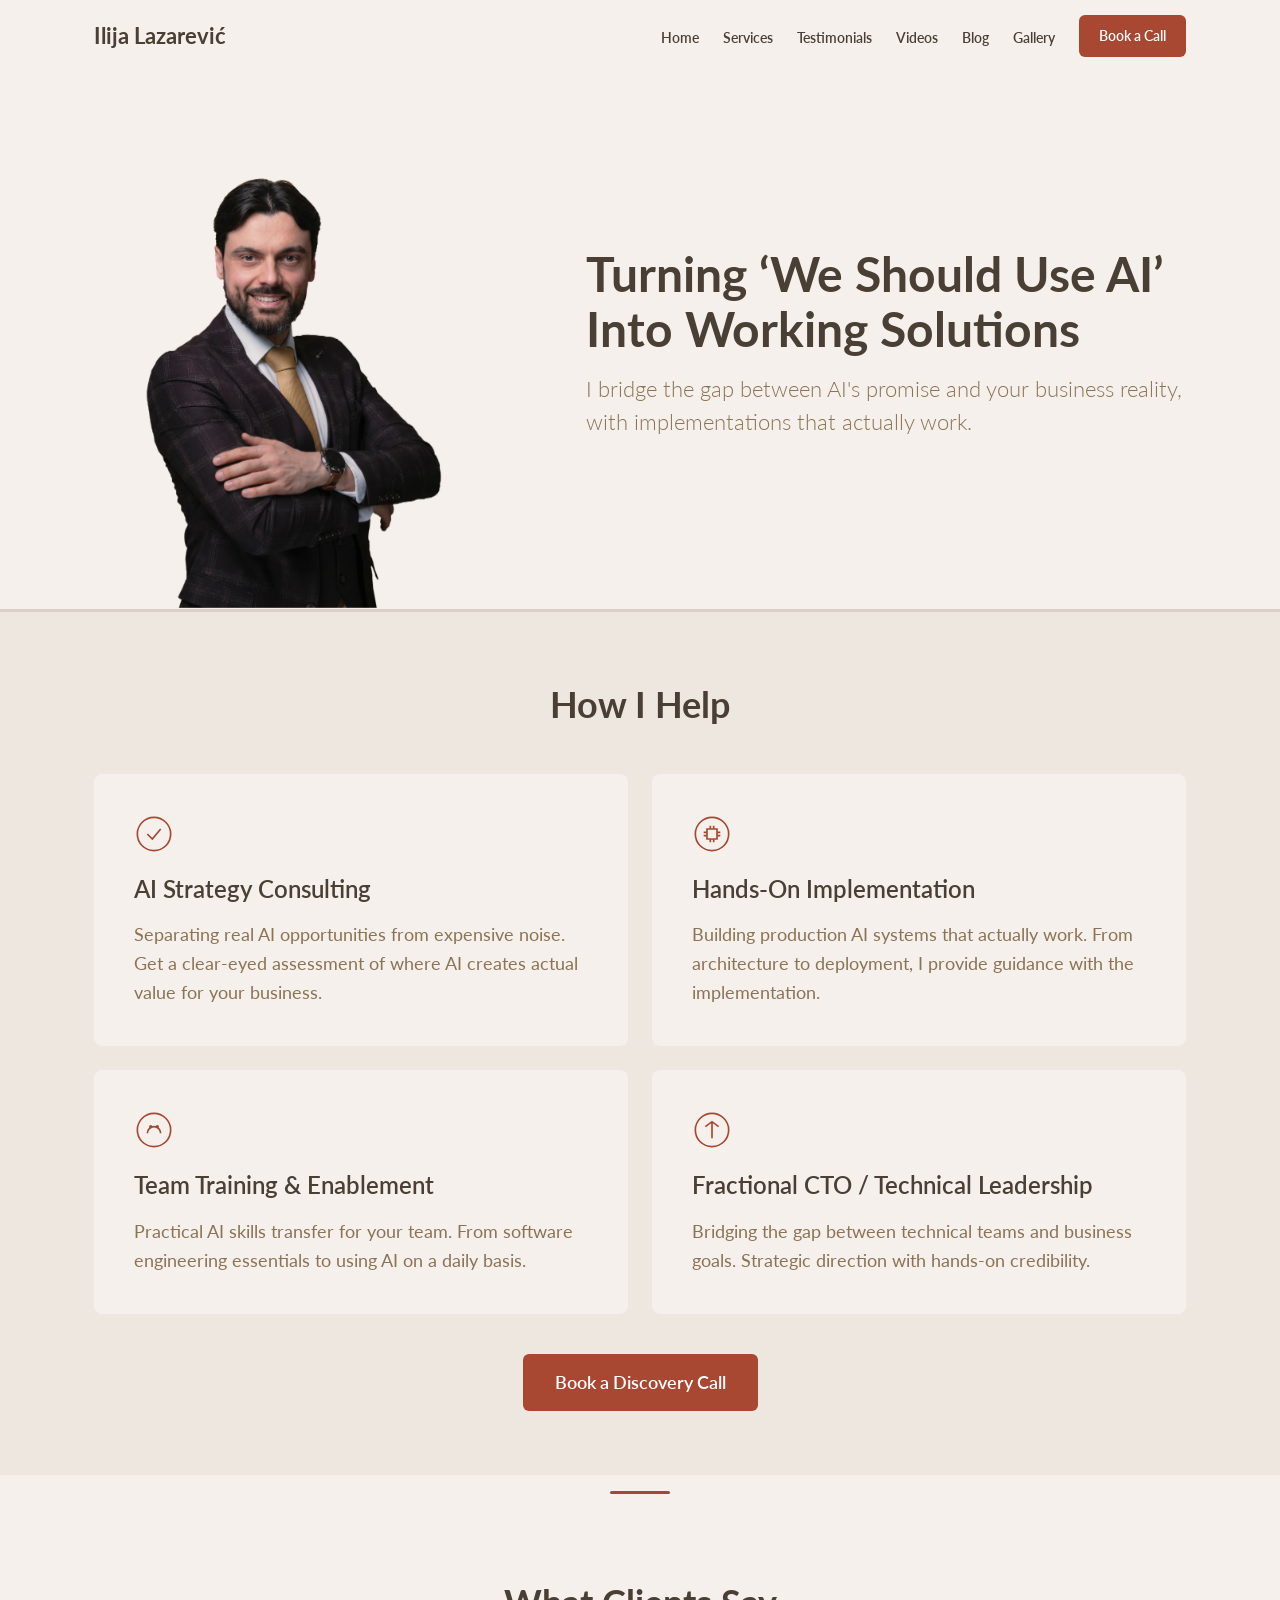
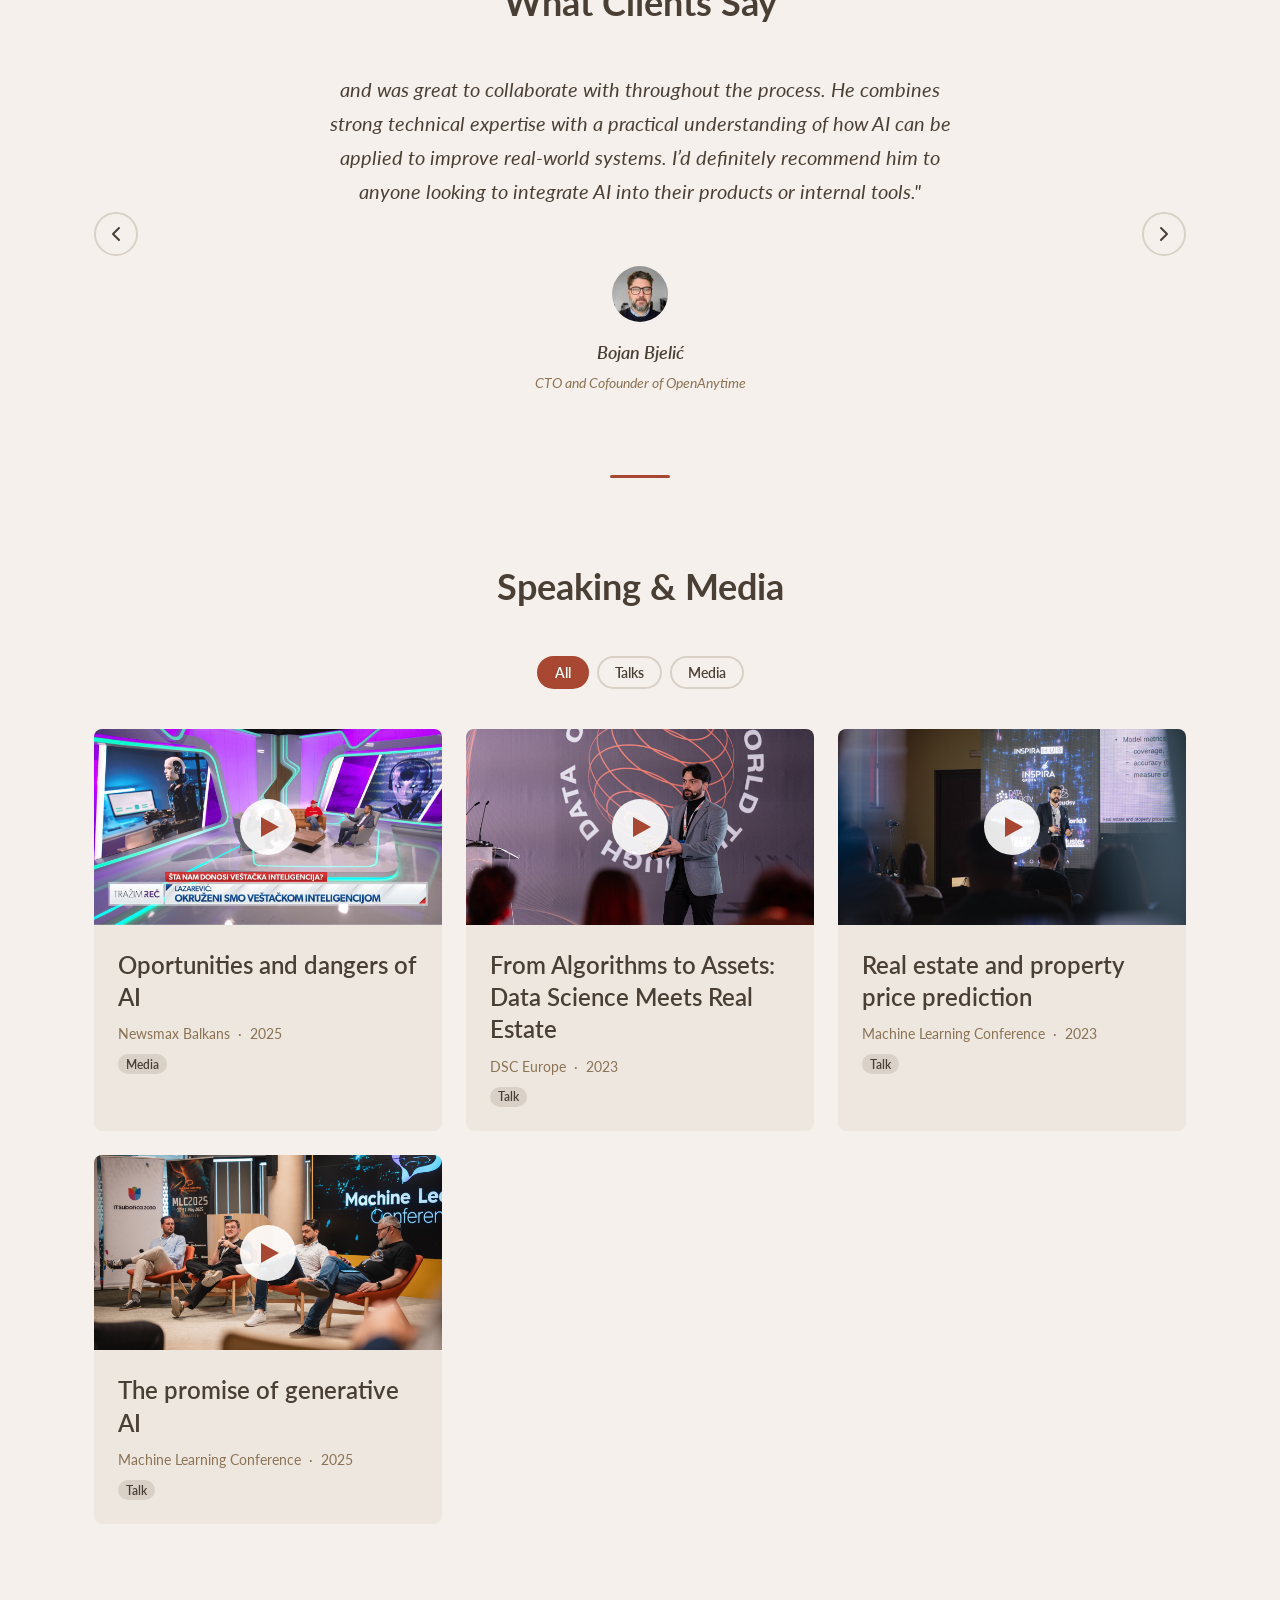
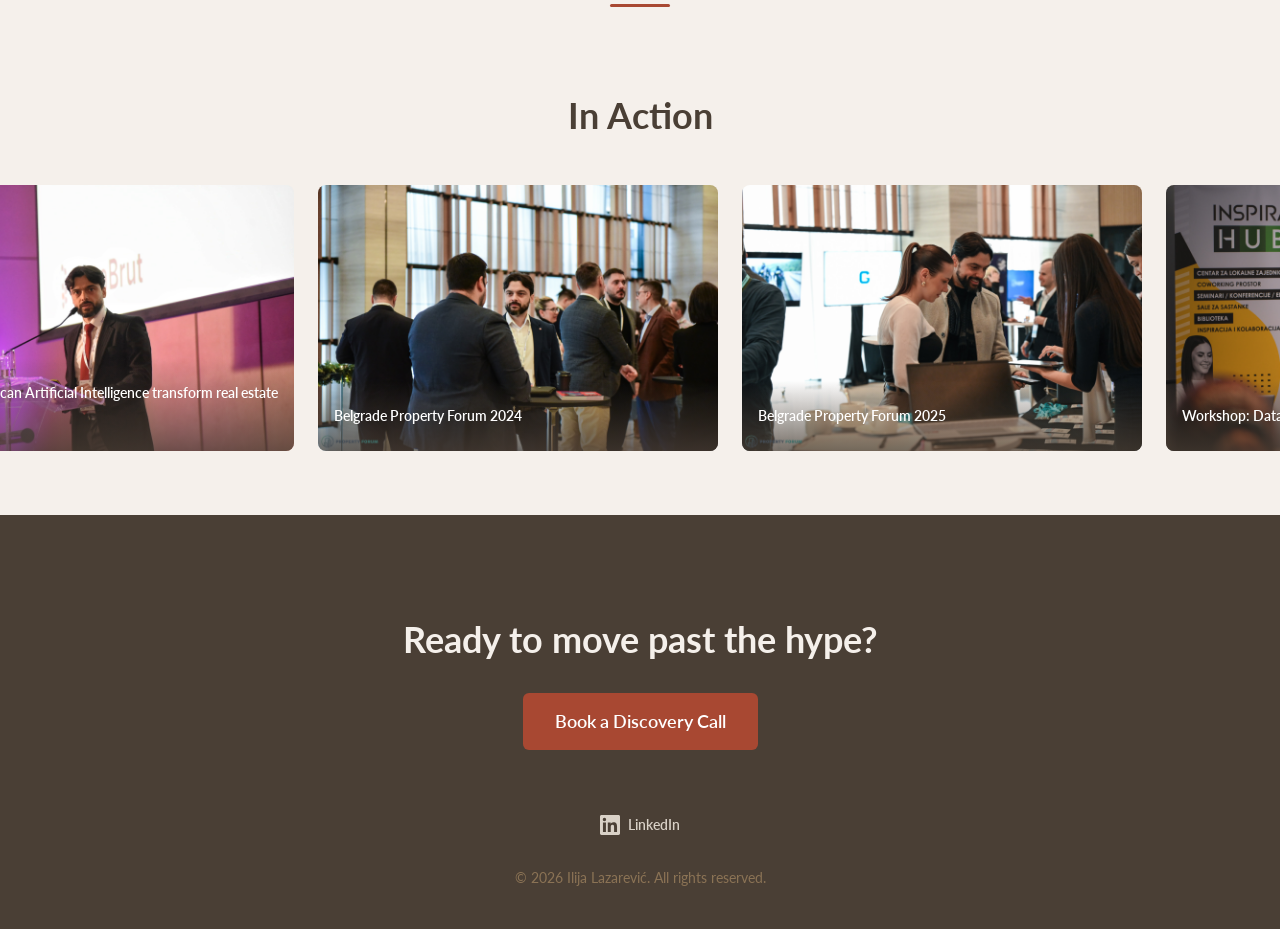
==== commit bc9c00f6: "Fix testimonials text glitch" ====
--- a/index.html
+++ b/index.html
@@ -9,7 +9,7 @@
   <link rel="preconnect" href="https://fonts.gstatic.com" crossorigin>
   <link href="https://fonts.googleapis.com/css2?family=Lato:wght@300;400;600;700&display=swap" rel="stylesheet">
   <link rel="stylesheet" href="css/styles.css">
-  <link rel="icon" href="assets/favicon.ico" type="image/x-icon">
+  <link rel="icon" href="assets/favicons/favicon.svg" type="image/svg+xml">
 </head>
 <body>
   <!-- Skip to content -->
@@ -105,8 +105,8 @@
           <div class="carousel__track">
             <div class="carousel__card">
               <blockquote class="testimonial">
-                <p class="testimonial__quote">"I had the opportunity to work with Ilija on integrating AI capabilities into our resource management system. He implemented a solution that connected our internal APIs with large language model APIs and introduced a chatbot-style interface that made navigating our system significantly easier, especially for non-technical users.
-Ilija delivered the project on time and was great to collaborate with throughout the process. He combines strong technical expertise with a practical understanding of how AI can be applied to improve real-world systems. I’d definitely recommend him to anyone looking to integrate AI into their products or internal tools."</p>
+                <p class="testimonial__quote"><span class="testimonial__quote-inner">"I had the opportunity to work with Ilija on integrating AI capabilities into our resource management system. He implemented a solution that connected our internal APIs with large language model APIs and introduced a chatbot-style interface that made navigating our system significantly easier, especially for non-technical users.
+Ilija delivered the project on time and was great to collaborate with throughout the process. He combines strong technical expertise with a practical understanding of how AI can be applied to improve real-world systems. I’d definitely recommend him to anyone looking to integrate AI into their products or internal tools."</span></p>
                 <footer class="testimonial__author">
                   <img src="assets/images/testimonials/1773846214056.jpeg" alt="Bojan Bjelić" class="testimonial__photo">
                   <cite><strong>Bojan Bjelić</strong><br><span class="testimonial__role">CTO and Cofounder of OpenAnytime</span></cite>
@@ -115,7 +115,7 @@
             </div>
             <div class="carousel__card">
               <blockquote class="testimonial">
-                <p class="testimonial__quote">"Ilija is a real professional, focused and skilled in the ML aspects of AI. We built a great very innovative product with him, Ilija was very pleasant to work with and we had a great time on the job. Highly recommended!"</p>
+                <p class="testimonial__quote"><span class="testimonial__quote-inner">"Ilija is a real professional, focused and skilled in the ML aspects of AI. We built a great very innovative product with him, Ilija was very pleasant to work with and we had a great time on the job. Highly recommended!"</span></p>
                 <footer class="testimonial__author">
                   <img src="assets/images/testimonials/1636464099559.jpeg" alt="Erik Van Heeswijk" class="testimonial__photo">
                   <cite><strong>Erik Van Heeswijk</strong><br><span class="testimonial__role">CEO of Smartocto</span></cite>
@@ -124,7 +124,7 @@
             </div>
             <div class="carousel__card">
               <blockquote class="testimonial">
-                <p class="testimonial__quote">"I have had the opportunity to work with Ilija Lazarević in various professional contexts. As a Senior Machine Learning Engineer at smartocto, he was the backbone of the development and engineering tasks carried out by my team. I quickly realized that Ilija is an exceptionally reliable and efficient engineer who approaches every task with an eye for potential innovation. Together, we easily embraced the development of applications and services based on generative AI just a few weeks after these technologies became available. As a lecturer, Ilija delivered a course on the fundamentals of Machine Learning and Data Science in Python through my consultancy company, DataKolektiv. I remember that even then, before our collaboration at smartocto, I realized that he was simply the best Python programmer I had ever met. Finally, we were co-founders of the Serbian association of ML, AI, and Data Science professionals, MACHINERY, which crowned our collaboration with a wide circle of colleagues in these fields through the organization of numerous events, conferences, and discussions. Over the years of working together, we became friends and developed a deep mutual respect. Therefore, I can only give the highest recommendation for Ilija Lazarević, relying on my first-hand knowledge of his work, as well as my trust and respect for him as both a person and a professional."</p>
+                <p class="testimonial__quote"><span class="testimonial__quote-inner">"I have had the opportunity to work with Ilija Lazarević in various professional contexts. As a Senior Machine Learning Engineer at smartocto, he was the backbone of the development and engineering tasks carried out by my team. I quickly realized that Ilija is an exceptionally reliable and efficient engineer who approaches every task with an eye for potential innovation. Together, we easily embraced the development of applications and services based on generative AI just a few weeks after these technologies became available. As a lecturer, Ilija delivered a course on the fundamentals of Machine Learning and Data Science in Python through my consultancy company, DataKolektiv. I remember that even then, before our collaboration at smartocto, I realized that he was simply the best Python programmer I had ever met. Finally, we were co-founders of the Serbian association of ML, AI, and Data Science professionals, MACHINERY, which crowned our collaboration with a wide circle of colleagues in these fields through the organization of numerous events, conferences, and discussions. Over the years of working together, we became friends and developed a deep mutual respect. Therefore, I can only give the highest recommendation for Ilija Lazarević, relying on my first-hand knowledge of his work, as well as my trust and respect for him as both a person and a professional."</span></p>
                 <footer class="testimonial__author">
                   <img src="assets/images/testimonials/1724097870405.jpeg" alt="Goran S. Milovanović, Phd" class="testimonial__photo">
                   <cite><strong>Goran S. Milovanović, Phd</strong><br><span class="testimonial__role">Chief AI Officer at Smartocto</span></cite>
@@ -133,7 +133,7 @@
             </div>
             <div class="carousel__card">
               <blockquote class="testimonial">
-                <p class="testimonial__quote">"Ilija and me worked together in Smartocto for more than a year. He always delivered high-quality results and respected agreed deadlines. His expertise in ML and AI was evident throughout our collaboration, and his contributions added real value to the Smartocto product. I would gladly recommend him to any team or organization."</p>
+                <p class="testimonial__quote"><span class="testimonial__quote-inner">"Ilija and me worked together in Smartocto for more than a year. He always delivered high-quality results and respected agreed deadlines. His expertise in ML and AI was evident throughout our collaboration, and his contributions added real value to the Smartocto product. I would gladly recommend him to any team or organization."</span></p>
                 <footer class="testimonial__author">
                   <img src="assets/images/testimonials/1593587115972.jpeg" alt="Ilija Suša" class="testimonial__photo">
                   <cite><strong>Ilija Suša</strong><br><span class="testimonial__role">Chief Data Officer at Smartocto</span></cite>
--- a/css/styles.css
+++ b/css/styles.css
@@ -527,14 +527,20 @@
   position: relative;
 }
 
-/* Fade gradient overlay — sticky so it stays fixed while text scrolls */
+.testimonial__quote-inner {
+  display: block;
+  will-change: transform;
+}
+
+/* Fade gradient overlay — absolute so it stays pinned while inner content translates */
 .testimonial__quote::after {
   content: '';
   display: block;
-  position: sticky;
+  position: absolute;
   bottom: 0;
+  left: 0;
+  right: 0;
   height: 1.7em;
-  margin-top: -1.7em;
   background: linear-gradient(transparent, var(--color-cream));
   pointer-events: none;
   transition: opacity 0.3s ease;
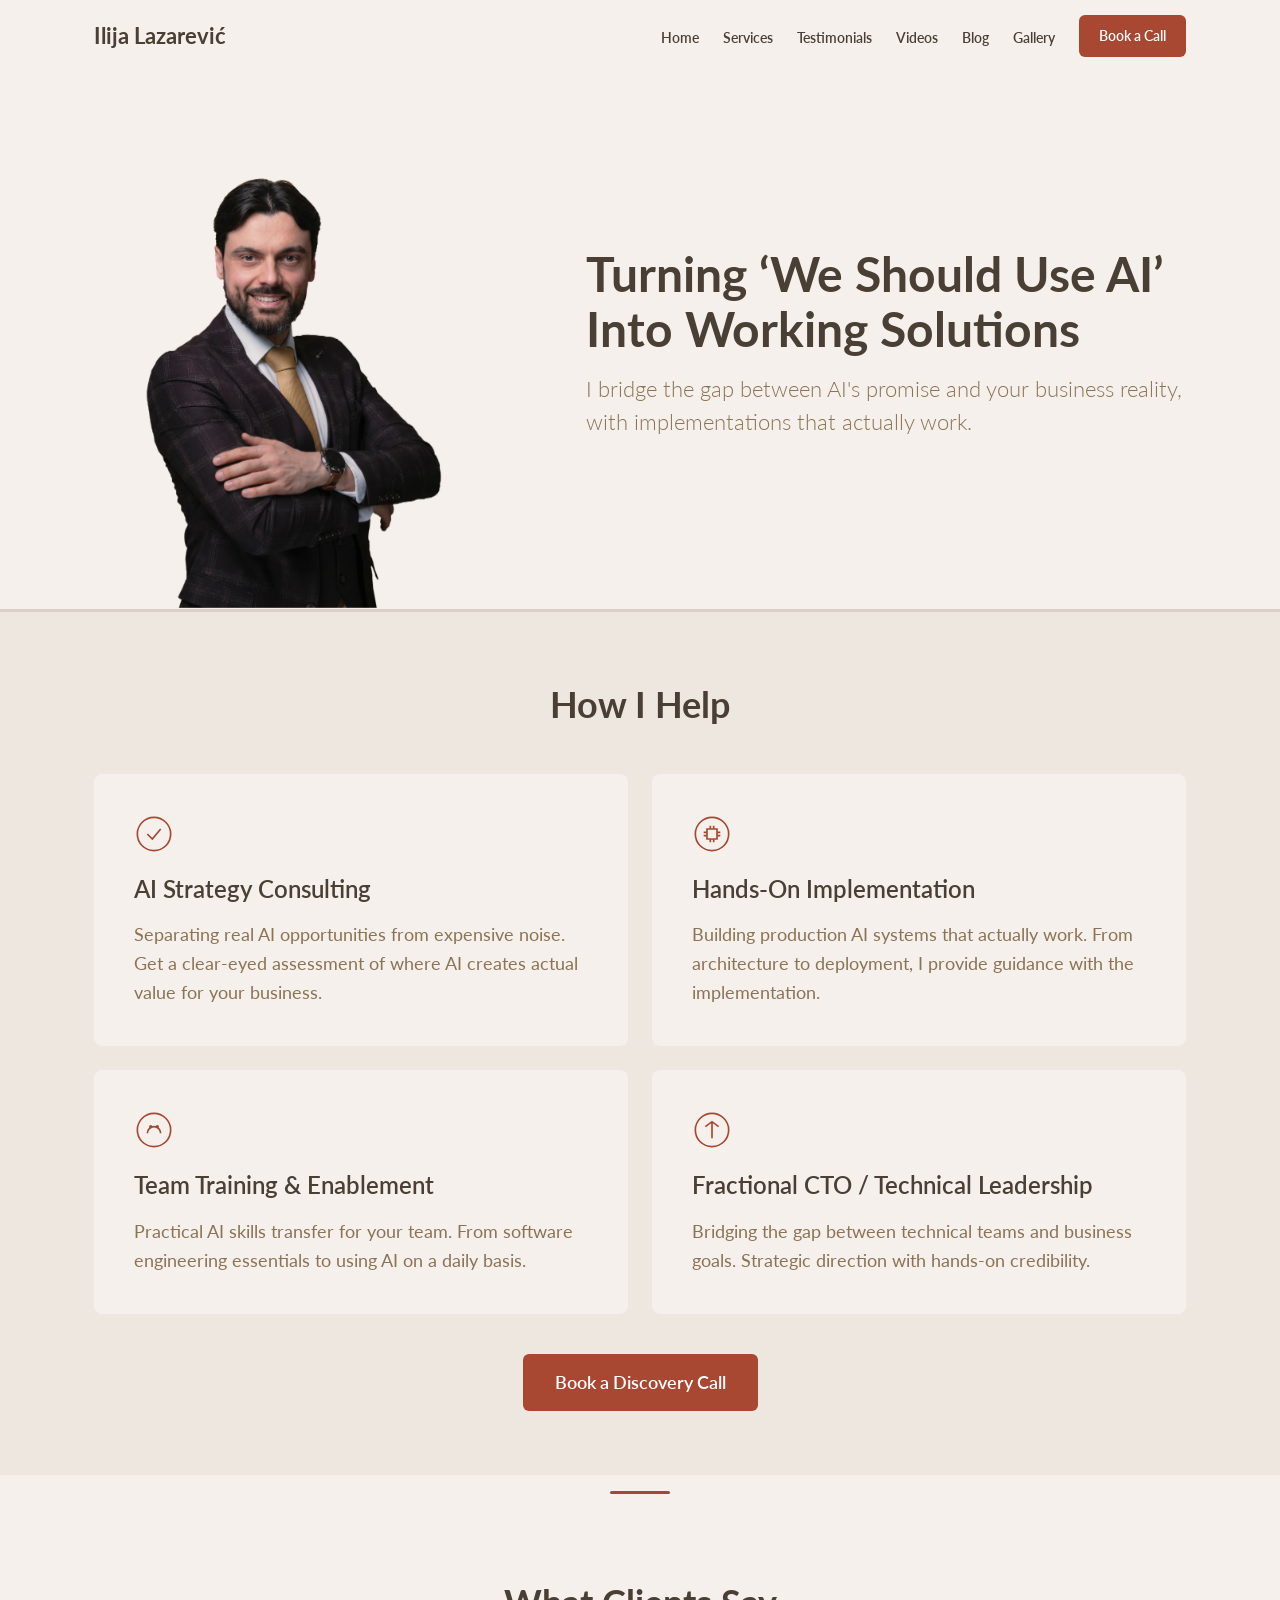
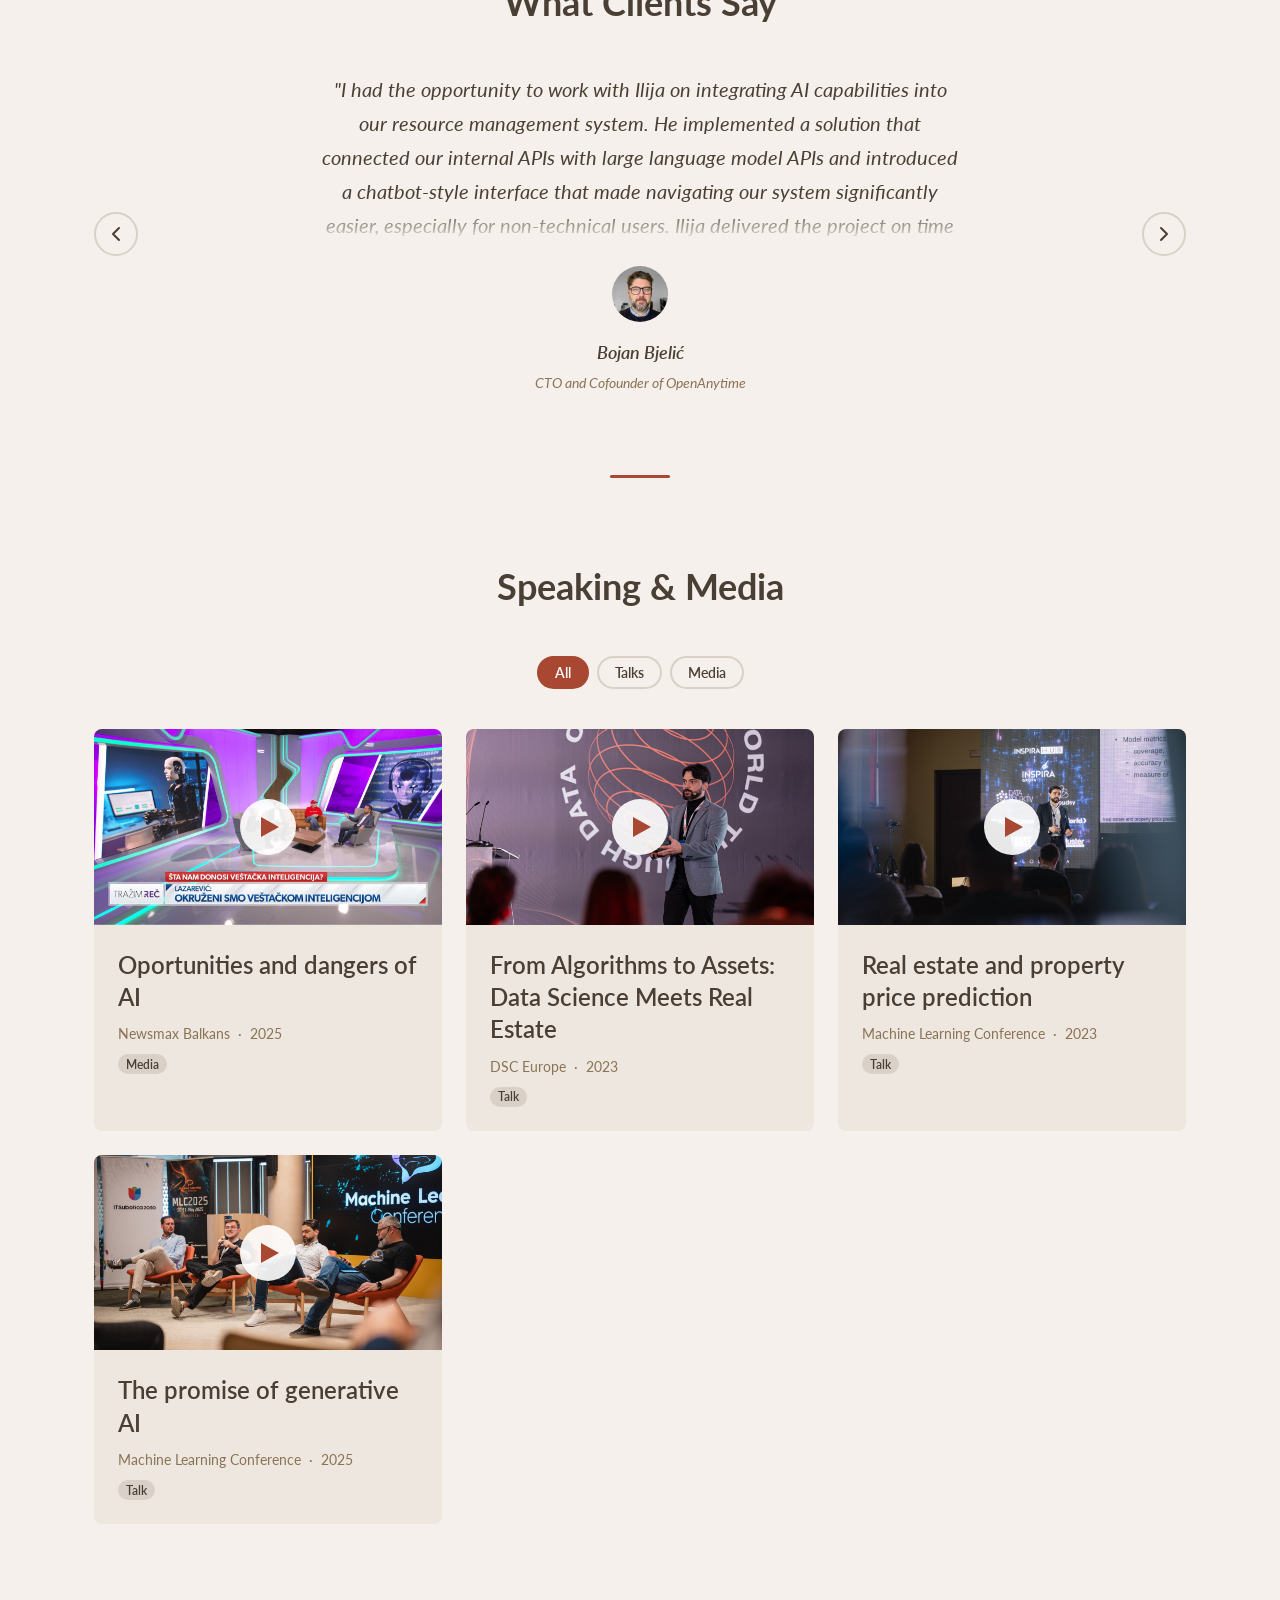
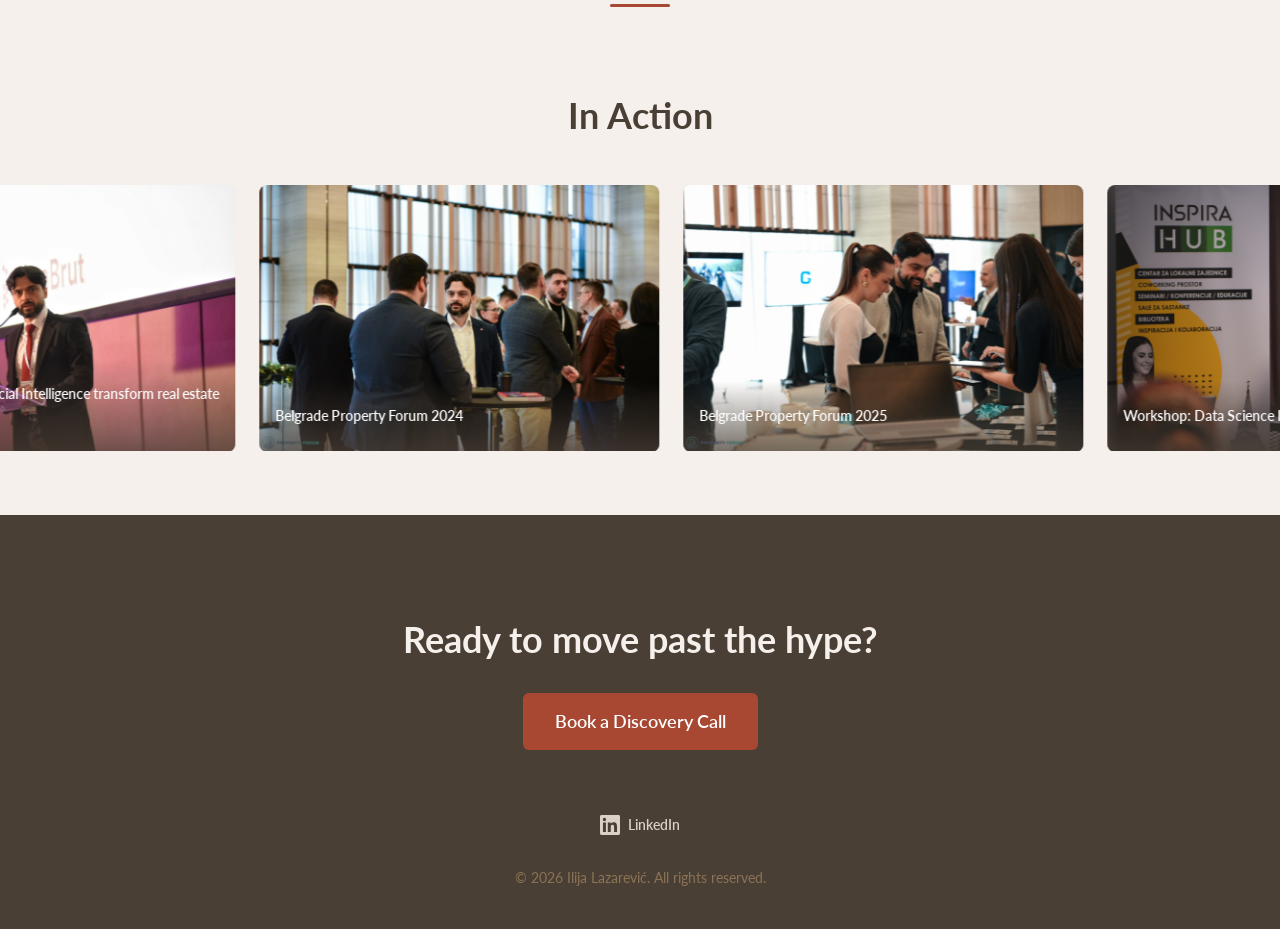
==== commit 862840f1: "Update website content" ====
--- a/index.html
+++ b/index.html
@@ -9,7 +9,12 @@
   <link rel="preconnect" href="https://fonts.gstatic.com" crossorigin>
   <link href="https://fonts.googleapis.com/css2?family=Lato:wght@300;400;600;700&display=swap" rel="stylesheet">
   <link rel="stylesheet" href="css/styles.css">
+  <link rel="apple-touch-icon" sizes="180x180" href="assets/favicons/apple-touch-icon.png">
+  <link rel="icon" type="image/png" sizes="32x32" href="assets/favicons/favicon-32x32.png">
+  <link rel="icon" type="image/png" sizes="16x16" href="assets/favicons/favicon-16x16.png">
   <link rel="icon" href="assets/favicons/favicon.svg" type="image/svg+xml">
+  <link rel="mask-icon" href="assets/favicons/safari-pinned-tab.svg" color="#a84832">
+  <link rel="shortcut icon" href="assets/favicons/favicon.ico">
 </head>
 <body>
   <!-- Skip to content -->
--- a/css/styles.css
+++ b/css/styles.css
@@ -1,1181 +1 @@
-/* ========================================
-   Brand Tokens
-   ======================================== */
-:root {
-  /* Colors */
-  --color-cream: #F5F0EB;
-  --color-linen: #EDE7DF;
-  --color-warm-gray: #D9D1C7;
-  --color-earth-brown: #8B7355;
-  --color-deep-brown: #4A3F35;
-  --color-terracotta: #A84832;
-  --color-dark-terra: #8A3A28;
-
-  /* Typography */
-  --font-family: 'Lato', sans-serif;
-  --font-light: 300;
-  --font-regular: 400;
-  --font-semibold: 600;
-  --font-bold: 700;
-
-  --fs-h1: clamp(2rem, 5vw, 3rem);
-  --fs-h2: clamp(1.75rem, 4vw, 2.25rem);
-  --fs-h3: clamp(1.125rem, 2.5vw, 1.5rem);
-  --fs-body: clamp(1rem, 1.5vw, 1.125rem);
-  --fs-small: 0.875rem;
-
-  /* Spacing */
-  --space-xs: clamp(0.5rem, 1vw, 0.75rem);
-  --space-sm: clamp(0.75rem, 1.5vw, 1rem);
-  --space-md: clamp(1rem, 2.5vw, 1.5rem);
-  --space-lg: clamp(1.5rem, 4vw, 2.5rem);
-  --space-xl: clamp(2rem, 6vw, 4rem);
-  --space-2xl: clamp(3rem, 8vw, 6rem);
-
-  /* Layout */
-  --container-max: 1140px;
-  --header-height: 72px;
-  --header-height-shrunk: 56px;
-
-  /* Transitions */
-  --transition-fast: 200ms ease;
-  --transition-base: 300ms ease;
-}
-
-/* ========================================
-   Reset & Base
-   ======================================== */
-*,
-*::before,
-*::after {
-  box-sizing: border-box;
-  margin: 0;
-  padding: 0;
-}
-
-html {
-  scroll-behavior: smooth;
-  scroll-padding-top: var(--header-height);
-}
-
-body {
-  font-family: var(--font-family);
-  font-size: var(--fs-body);
-  font-weight: var(--font-regular);
-  line-height: 1.6;
-  color: var(--color-deep-brown);
-  background-color: var(--color-cream);
-  -webkit-font-smoothing: antialiased;
-  -moz-osx-font-smoothing: grayscale;
-}
-
-img,
-svg {
-  display: block;
-  max-width: 100%;
-}
-
-a {
-  color: var(--color-terracotta);
-  text-decoration: none;
-  transition: color var(--transition-fast);
-}
-
-a:hover {
-  color: var(--color-dark-terra);
-}
-
-ul {
-  list-style: none;
-}
-
-/* ========================================
-   Accessibility
-   ======================================== */
-.skip-link {
-  position: absolute;
-  top: -100%;
-  left: 50%;
-  transform: translateX(-50%);
-  background: var(--color-terracotta);
-  color: #fff;
-  padding: 0.5rem 1rem;
-  border-radius: 0 0 4px 4px;
-  z-index: 1000;
-  font-weight: var(--font-semibold);
-}
-
-.skip-link:focus {
-  top: 0;
-}
-
-:focus-visible {
-  outline: 2px solid var(--color-terracotta);
-  outline-offset: 2px;
-}
-
-@media (prefers-reduced-motion: reduce) {
-  *,
-  *::before,
-  *::after {
-    animation-duration: 0.01ms !important;
-    animation-iteration-count: 1 !important;
-    transition-duration: 0.01ms !important;
-    scroll-behavior: auto !important;
-  }
-}
-
-/* ========================================
-   Layout
-   ======================================== */
-.container {
-  width: 100%;
-  max-width: var(--container-max);
-  margin: 0 auto;
-  padding: 0 var(--space-md);
-}
-
-.bg-cream {
-  background-color: var(--color-cream);
-}
-
-.bg-linen {
-  background-color: var(--color-linen);
-}
-
-/* ========================================
-   Section Accent Divider
-   ======================================== */
-.section-accent {
-  display: flex;
-  justify-content: center;
-  padding: var(--space-sm) 0;
-  background-color: transparent;
-}
-
-.section-accent::before {
-  content: '';
-  display: block;
-  width: 60px;
-  height: 3px;
-  background-color: var(--color-terracotta);
-  border-radius: 2px;
-}
-
-/* ========================================
-   Buttons
-   ======================================== */
-.btn {
-  display: inline-block;
-  font-family: var(--font-family);
-  font-weight: var(--font-semibold);
-  font-size: var(--fs-small);
-  text-align: center;
-  border: none;
-  border-radius: 6px;
-  cursor: pointer;
-  transition: background-color var(--transition-fast), transform var(--transition-fast);
-  text-decoration: none;
-}
-
-.btn--primary {
-  background-color: var(--color-terracotta);
-  color: #fff;
-  padding: 0.625rem 1.25rem;
-}
-
-.btn--primary:hover,
-.btn--primary:focus-visible {
-  background-color: var(--color-dark-terra);
-  color: #fff;
-}
-
-.btn--large {
-  font-size: var(--fs-body);
-  padding: 0.875rem 2rem;
-}
-
-.btn--outline {
-  background: transparent;
-  border: 2px solid var(--color-terracotta);
-  color: var(--color-terracotta);
-  padding: 0.625rem 1.5rem;
-}
-
-.btn--outline:hover {
-  background-color: var(--color-terracotta);
-  color: #fff;
-}
-
-.btn--on-dark:hover,
-.btn--on-dark:focus-visible {
-  background-color: var(--color-cream);
-  color: var(--color-terracotta);
-}
-
-/* ========================================
-   Header
-   ======================================== */
-.header {
-  position: fixed;
-  top: 0;
-  left: 0;
-  right: 0;
-  z-index: 100;
-  background-color: var(--color-cream);
-  height: var(--header-height);
-  transition: height var(--transition-base), box-shadow var(--transition-base), background-color var(--transition-base);
-}
-
-.header--shrunk {
-  height: var(--header-height-shrunk);
-  box-shadow: 0 2px 8px rgba(74, 63, 53, 0.1);
-}
-
-.header__inner {
-  display: flex;
-  align-items: center;
-  justify-content: space-between;
-  height: 100%;
-}
-
-.header__logo {
-  font-size: clamp(1.125rem, 2vw, 1.375rem);
-  font-weight: var(--font-bold);
-  color: var(--color-deep-brown);
-  white-space: nowrap;
-}
-
-.header__logo:hover {
-  color: var(--color-deep-brown);
-}
-
-.header__nav {
-  flex: 1;
-  display: flex;
-  justify-content: flex-end;
-}
-
-.header__nav-list {
-  display: flex;
-  align-items: center;
-  gap: var(--space-md);
-}
-
-.header__nav-link {
-  color: var(--color-deep-brown);
-  font-size: var(--fs-small);
-  font-weight: var(--font-semibold);
-  position: relative;
-}
-
-.header__nav-link::after {
-  content: '';
-  position: absolute;
-  bottom: -4px;
-  left: 0;
-  width: 0;
-  height: 2px;
-  background-color: var(--color-terracotta);
-  transition: width var(--transition-fast);
-}
-
-.header__nav-link:hover {
-  color: var(--color-terracotta);
-}
-
-.header__nav-link:hover::after {
-  width: 100%;
-}
-
-.header__cta {
-  opacity: 0;
-  pointer-events: none;
-  transform: translateY(-4px);
-  transition: opacity var(--transition-base), transform var(--transition-base);
-}
-
-.header--shrunk .header__cta {
-  opacity: 1;
-  pointer-events: auto;
-  transform: translateY(0);
-}
-
-.header__toggle {
-  display: none;
-  flex-direction: column;
-  justify-content: center;
-  gap: 5px;
-  width: 32px;
-  height: 32px;
-  background: none;
-  border: none;
-  cursor: pointer;
-  padding: 4px;
-}
-
-.header__toggle-bar {
-  display: block;
-  width: 100%;
-  height: 2px;
-  background-color: var(--color-deep-brown);
-  border-radius: 2px;
-  transition: transform var(--transition-fast), opacity var(--transition-fast);
-}
-
-/* Mobile nav toggle animation */
-.header__toggle[aria-expanded="true"] .header__toggle-bar:nth-child(1) {
-  transform: translateY(7px) rotate(45deg);
-}
-
-.header__toggle[aria-expanded="true"] .header__toggle-bar:nth-child(2) {
-  opacity: 0;
-}
-
-.header__toggle[aria-expanded="true"] .header__toggle-bar:nth-child(3) {
-  transform: translateY(-7px) rotate(-45deg);
-}
-
-/* ========================================
-   Hero
-   ======================================== */
-.hero {
-  padding-top: calc(var(--header-height) + var(--space-xl));
-  padding-bottom: var(--space-xl);
-  position: relative;
-  overflow: visible;
-}
-
-.hero::after {
-  content: '';
-  position: absolute;
-  bottom: 0;
-  left: 0;
-  right: 0;
-  height: 3px;
-  background-color: var(--color-warm-gray);
-}
-
-.hero__inner {
-  display: flex;
-  flex-direction: column;
-  align-items: center;
-  gap: var(--space-lg);
-}
-
-.hero__text {
-  max-width: 600px;
-}
-
-.hero__title {
-  font-size: var(--fs-h1);
-  font-weight: var(--font-bold);
-  line-height: 1.15;
-  color: var(--color-deep-brown);
-  margin-bottom: var(--space-sm);
-}
-
-.hero__subtitle {
-  font-size: clamp(1.125rem, 2.5vw, 1.375rem);
-  font-weight: var(--font-light);
-  color: var(--color-earth-brown);
-  line-height: 1.5;
-}
-
-.hero__headshot {
-  max-width: clamp(240px, 40vw, 380px);
-  height: auto;
-  mix-blend-mode: multiply;
-  flex-shrink: 0;
-  position: relative;
-  z-index: 1;
-}
-
-/* ========================================
-   Section Title
-   ======================================== */
-.section-title {
-  font-size: var(--fs-h2);
-  font-weight: var(--font-bold);
-  color: var(--color-deep-brown);
-  text-align: center;
-  margin-bottom: var(--space-lg);
-}
-
-/* ========================================
-   Services
-   ======================================== */
-.services {
-  padding: var(--space-xl) 0;
-}
-
-.services__grid {
-  display: grid;
-  grid-template-columns: 1fr;
-  gap: var(--space-md);
-  margin-bottom: var(--space-lg);
-}
-
-.service-card {
-  background-color: var(--color-cream);
-  border-radius: 8px;
-  padding: var(--space-lg);
-  transition: transform var(--transition-fast), box-shadow var(--transition-fast);
-}
-
-.service-card:hover {
-  transform: translateY(-2px);
-  box-shadow: 0 4px 16px rgba(74, 63, 53, 0.08);
-}
-
-.service-card__icon {
-  color: var(--color-terracotta);
-  margin-bottom: var(--space-sm);
-}
-
-.service-card__icon svg {
-  width: 40px;
-  height: 40px;
-}
-
-.service-card__title {
-  font-size: var(--fs-h3);
-  font-weight: var(--font-semibold);
-  color: var(--color-deep-brown);
-  margin-bottom: var(--space-xs);
-}
-
-.service-card__desc {
-  color: var(--color-earth-brown);
-  line-height: 1.6;
-}
-
-.services__cta {
-  text-align: center;
-}
-
-/* ========================================
-   Recommendations / Carousel
-   ======================================== */
-.recommendations {
-  padding: var(--space-xl) 0;
-}
-
-.carousel {
-  position: relative;
-  display: flex;
-  align-items: center;
-  gap: var(--space-sm);
-}
-
-.carousel__track {
-  position: relative;
-  flex: 1;
-  min-width: 0;
-}
-
-.carousel__card {
-  position: absolute;
-  top: 0;
-  left: 0;
-  width: 100%;
-  opacity: 0;
-  transition: opacity 0.5s ease;
-  pointer-events: none;
-}
-
-.carousel__card.active {
-  position: relative;
-  opacity: 1;
-  pointer-events: auto;
-}
-
-.carousel__btn {
-  flex-shrink: 0;
-  display: flex;
-  align-items: center;
-  justify-content: center;
-  width: 44px;
-  height: 44px;
-  border-radius: 50%;
-  border: 2px solid var(--color-warm-gray);
-  background: var(--color-cream);
-  color: var(--color-deep-brown);
-  cursor: pointer;
-  transition: border-color var(--transition-fast), color var(--transition-fast);
-}
-
-.carousel__btn:hover {
-  border-color: var(--color-terracotta);
-  color: var(--color-terracotta);
-}
-
-.testimonial {
-  max-width: 640px;
-  margin: 0 auto;
-  text-align: center;
-}
-
-.testimonial__quote {
-  font-size: clamp(1rem, 2vw, 1.25rem);
-  font-style: italic;
-  color: var(--color-deep-brown);
-  line-height: 1.7;
-  margin-bottom: var(--space-md);
-  height: calc(5 * 1.7em);
-  overflow: hidden;
-  position: relative;
-}
-
-.testimonial__quote-inner {
-  display: block;
-  will-change: transform;
-}
-
-/* Fade gradient overlay — absolute so it stays pinned while inner content translates */
-.testimonial__quote::after {
-  content: '';
-  display: block;
-  position: absolute;
-  bottom: 0;
-  left: 0;
-  right: 0;
-  height: 1.7em;
-  background: linear-gradient(transparent, var(--color-cream));
-  pointer-events: none;
-  transition: opacity 0.3s ease;
-}
-
-/* Hide gradient when no overflow or fully scrolled */
-.testimonial__quote.no-overflow::after,
-.testimonial__quote.scrolled-end::after {
-  opacity: 0;
-}
-
-.testimonial__author {
-  font-style: normal;
-  display: flex;
-  flex-direction: column;
-  align-items: center;
-}
-
-.testimonial__author strong {
-  font-weight: var(--font-semibold);
-  color: var(--color-deep-brown);
-}
-
-.testimonial__photo {
-  width: 56px;
-  height: 56px;
-  border-radius: 50%;
-  object-fit: cover;
-  margin-bottom: var(--space-sm);
-}
-
-.testimonial__role {
-  font-size: var(--fs-small);
-  color: var(--color-earth-brown);
-}
-
-/* ========================================
-   Company Logos
-   ======================================== */
-.logos {
-  padding: var(--space-lg) 0;
-}
-
-.logos__row {
-  display: flex;
-  flex-wrap: wrap;
-  justify-content: center;
-  align-items: center;
-  gap: var(--space-md);
-}
-
-.logos__item {
-  flex-shrink: 0;
-}
-
-.logos__svg {
-  width: 120px;
-  height: auto;
-  color: var(--color-earth-brown);
-  opacity: 0.7;
-  transition: opacity var(--transition-fast);
-}
-
-.logos__item:hover .logos__svg {
-  opacity: 1;
-}
-
-/* ========================================
-   Videos
-   ======================================== */
-.videos {
-  padding: var(--space-xl) 0;
-}
-
-.videos__filters {
-  display: flex;
-  justify-content: center;
-  gap: 0.5rem;
-  margin-bottom: var(--space-lg);
-}
-
-.filter-pill {
-  font-family: var(--font-family);
-  font-size: var(--fs-small);
-  font-weight: var(--font-semibold);
-  padding: 0.375rem 1rem;
-  border-radius: 20px;
-  border: 2px solid var(--color-warm-gray);
-  background: transparent;
-  color: var(--color-deep-brown);
-  cursor: pointer;
-  transition: background-color var(--transition-fast), border-color var(--transition-fast), color var(--transition-fast);
-}
-
-.filter-pill:hover {
-  border-color: var(--color-terracotta);
-  color: var(--color-terracotta);
-}
-
-.filter-pill--active {
-  background-color: var(--color-terracotta);
-  border-color: var(--color-terracotta);
-  color: #fff;
-}
-
-.filter-pill--active:hover {
-  background-color: var(--color-dark-terra);
-  border-color: var(--color-dark-terra);
-  color: #fff;
-}
-
-.videos__grid {
-  display: grid;
-  grid-template-columns: 1fr;
-  gap: var(--space-md);
-}
-
-.video-card {
-  display: flex;
-  flex-direction: column;
-  width: 100%;
-  text-align: left;
-  font-family: var(--font-family);
-  border: none;
-  padding: 0;
-  border-radius: 8px;
-  overflow: hidden;
-  background-color: var(--color-linen);
-  cursor: pointer;
-  transition: transform var(--transition-fast), box-shadow var(--transition-fast);
-}
-
-.video-card:hover {
-  transform: translateY(-2px);
-  box-shadow: 0 4px 16px rgba(74, 63, 53, 0.08);
-}
-
-.video-card__thumb {
-  position: relative;
-  aspect-ratio: 16 / 9;
-  width: 100%;
-}
-
-.video-card__thumb--1 {
-  background: linear-gradient(135deg, var(--color-deep-brown), var(--color-terracotta));
-}
-
-.video-card__thumb--2 {
-  background: linear-gradient(135deg, var(--color-deep-brown), var(--color-earth-brown));
-}
-
-.video-card__thumb--3 {
-  background: linear-gradient(135deg, var(--color-terracotta), var(--color-deep-brown));
-}
-
-.video-card__thumb--4 {
-  background: linear-gradient(135deg, var(--color-earth-brown), var(--color-terracotta));
-}
-
-.video-card__play {
-  position: absolute;
-  top: 50%;
-  left: 50%;
-  transform: translate(-50%, -50%);
-  width: 56px;
-  height: 56px;
-  border-radius: 50%;
-  background: rgba(255, 255, 255, 0.9);
-  transition: background-color var(--transition-fast), transform var(--transition-fast);
-}
-
-.video-card__play::after {
-  content: '';
-  position: absolute;
-  top: 50%;
-  left: 54%;
-  transform: translate(-50%, -50%);
-  width: 0;
-  height: 0;
-  border-style: solid;
-  border-width: 10px 0 10px 18px;
-  border-color: transparent transparent transparent var(--color-terracotta);
-}
-
-.video-card:hover .video-card__play {
-  background: #fff;
-  transform: translate(-50%, -50%) scale(1.08);
-}
-
-.video-card__body {
-  padding: var(--space-md);
-}
-
-.video-card__title {
-  font-size: var(--fs-h3);
-  font-weight: var(--font-semibold);
-  color: var(--color-deep-brown);
-  line-height: 1.35;
-  margin-bottom: var(--space-xs);
-}
-
-.video-card__meta {
-  font-size: var(--fs-small);
-  color: var(--color-earth-brown);
-  margin-bottom: var(--space-xs);
-}
-
-.video-card__dot {
-  margin: 0 0.25rem;
-}
-
-.video-card__badge {
-  display: inline-block;
-  font-size: 0.75rem;
-  font-weight: var(--font-semibold);
-  padding: 0.15rem 0.5rem;
-  border-radius: 10px;
-  background-color: var(--color-warm-gray);
-  color: var(--color-deep-brown);
-}
-
-.video-card[hidden] {
-  display: none;
-}
-
-.video-card--overflow {
-  display: none;
-}
-
-.videos__more {
-  text-align: center;
-  margin-top: var(--space-lg);
-}
-
-/* ========================================
-   Lightbox
-   ======================================== */
-.lightbox {
-  position: fixed;
-  inset: 0;
-  z-index: 200;
-  display: flex;
-  align-items: center;
-  justify-content: center;
-  opacity: 0;
-  transition: opacity var(--transition-base);
-}
-
-.lightbox:not([hidden]) {
-  opacity: 1;
-}
-
-.lightbox[hidden] {
-  display: none;
-}
-
-.lightbox__backdrop {
-  position: absolute;
-  inset: 0;
-  background: rgba(74, 63, 53, 0.85);
-}
-
-.lightbox__content {
-  position: relative;
-  width: 90vw;
-  max-width: 900px;
-  z-index: 1;
-}
-
-.lightbox__close {
-  position: absolute;
-  top: -40px;
-  right: 0;
-  background: none;
-  border: none;
-  color: #fff;
-  font-size: 2rem;
-  line-height: 1;
-  cursor: pointer;
-  padding: 0.25rem 0.5rem;
-  transition: color var(--transition-fast);
-}
-
-.lightbox__close:hover {
-  color: var(--color-terracotta);
-}
-
-.lightbox__player {
-  position: relative;
-  width: 100%;
-  aspect-ratio: 16 / 9;
-  background: #000;
-  border-radius: 8px;
-  overflow: hidden;
-}
-
-.lightbox__player iframe {
-  position: absolute;
-  inset: 0;
-  width: 100%;
-  height: 100%;
-  border: 0;
-}
-
-.lightbox__title {
-  color: #fff;
-  font-size: var(--fs-body);
-  font-weight: var(--font-semibold);
-  margin-top: var(--space-sm);
-  text-align: center;
-}
-
-@media (prefers-reduced-motion: reduce) {
-  .lightbox {
-    transition: none;
-  }
-}
-
-/* ========================================
-   Blog
-   ======================================== */
-.blog {
-  padding: var(--space-xl) 0;
-}
-
-.blog__grid {
-  display: grid;
-  grid-template-columns: 1fr;
-  gap: var(--space-md);
-}
-
-.blog-card {
-  display: block;
-  border-radius: 8px;
-  overflow: hidden;
-  background-color: var(--color-linen);
-  transition: transform var(--transition-fast), box-shadow var(--transition-fast);
-  color: inherit;
-}
-
-.blog-card:hover {
-  transform: translateY(-2px);
-  box-shadow: 0 4px 16px rgba(74, 63, 53, 0.08);
-  color: inherit;
-}
-
-.blog-card__image {
-  aspect-ratio: 16 / 9;
-  width: 100%;
-}
-
-.blog-card__image--1 {
-  background: linear-gradient(135deg, var(--color-warm-gray), var(--color-earth-brown));
-}
-
-.blog-card__image--2 {
-  background: linear-gradient(135deg, var(--color-earth-brown), var(--color-terracotta));
-}
-
-.blog-card__image--3 {
-  background: linear-gradient(135deg, var(--color-terracotta), var(--color-warm-gray));
-}
-
-.blog-card__body {
-  padding: var(--space-md);
-}
-
-.blog-card__date {
-  font-size: var(--fs-small);
-  color: var(--color-earth-brown);
-  display: block;
-  margin-bottom: var(--space-xs);
-}
-
-.blog-card__title {
-  font-size: var(--fs-h3);
-  font-weight: var(--font-semibold);
-  color: var(--color-deep-brown);
-  line-height: 1.35;
-}
-
-/* ========================================
-   Gallery / Filmstrip
-   ======================================== */
-.gallery {
-  padding: var(--space-xl) 0 var(--space-xl);
-  overflow: hidden;
-}
-
-.filmstrip {
-  overflow-x: auto;
-  scrollbar-width: none;
-  cursor: grab;
-  user-select: none;
-  padding: 0 var(--space-md);
-}
-
-.filmstrip::-webkit-scrollbar {
-  display: none;
-}
-
-.filmstrip:active {
-  cursor: grabbing;
-}
-
-.filmstrip__track {
-  display: flex;
-  gap: var(--space-md);
-  width: max-content;
-}
-
-.filmstrip__item {
-  position: relative;
-  flex-shrink: 0;
-  border-radius: 8px;
-  overflow: hidden;
-}
-
-.filmstrip__image {
-  width: clamp(260px, 35vw, 400px);
-  aspect-ratio: 3 / 2;
-}
-
-.filmstrip__image--1 {
-  background: linear-gradient(160deg, var(--color-warm-gray) 0%, var(--color-earth-brown) 100%);
-}
-
-.filmstrip__image--2 {
-  background: linear-gradient(160deg, var(--color-earth-brown) 0%, var(--color-terracotta) 100%);
-}
-
-.filmstrip__image--3 {
-  background: linear-gradient(160deg, var(--color-terracotta) 0%, var(--color-deep-brown) 100%);
-}
-
-.filmstrip__image--4 {
-  background: linear-gradient(160deg, var(--color-deep-brown) 0%, var(--color-warm-gray) 100%);
-}
-
-.filmstrip__image--5 {
-  background: linear-gradient(160deg, var(--color-warm-gray) 0%, var(--color-terracotta) 100%);
-}
-
-.filmstrip__image--6 {
-  background: linear-gradient(160deg, var(--color-terracotta) 0%, var(--color-earth-brown) 100%);
-}
-
-.filmstrip__caption {
-  position: absolute;
-  bottom: 0;
-  left: 0;
-  right: 0;
-  padding: var(--space-md) var(--space-sm);
-  background: linear-gradient(transparent, rgba(74, 63, 53, 0.75));
-  color: #fff;
-  font-size: var(--fs-small);
-  font-weight: var(--font-semibold);
-}
-
-/* ========================================
-   Footer
-   ======================================== */
-.footer {
-  background-color: var(--color-deep-brown);
-  color: var(--color-linen);
-  padding: var(--space-2xl) 0 var(--space-lg);
-  text-align: center;
-}
-
-.footer__cta {
-  margin-bottom: var(--space-xl);
-}
-
-.footer__heading {
-  font-size: var(--fs-h2);
-  font-weight: var(--font-bold);
-  color: var(--color-cream);
-  margin-bottom: var(--space-md);
-}
-
-.footer__links {
-  margin-bottom: var(--space-md);
-}
-
-.footer__social {
-  display: inline-flex;
-  align-items: center;
-  gap: 0.5rem;
-  color: var(--color-warm-gray);
-  font-size: var(--fs-small);
-  font-weight: var(--font-semibold);
-  transition: color var(--transition-fast);
-}
-
-.footer__social:hover {
-  color: var(--color-cream);
-}
-
-.footer__social svg {
-  display: inline-block;
-}
-
-.footer__copy {
-  font-size: var(--fs-small);
-  color: var(--color-earth-brown);
-}
-
-/* ========================================
-   Responsive — Tablet (768px+)
-   ======================================== */
-@media (min-width: 768px) {
-  .hero__inner {
-    flex-direction: row;
-    justify-content: space-between;
-    text-align: left;
-  }
-
-  .hero__headshot {
-    margin-bottom: -60px;
-  }
-
-  .hero__text {
-    flex: 1;
-  }
-
-  .services__grid {
-    grid-template-columns: repeat(2, 1fr);
-  }
-
-
-  .videos__grid {
-    grid-template-columns: repeat(2, 1fr);
-  }
-
-  .blog__grid {
-    grid-template-columns: repeat(2, 1fr);
-  }
-
-  .blog__grid .blog-card:last-child {
-    grid-column: 1 / -1;
-    max-width: 50%;
-    justify-self: center;
-  }
-}
-
-/* ========================================
-   Responsive — Desktop (1024px+)
-   ======================================== */
-@media (min-width: 1024px) {
-  html {
-    scroll-padding-top: var(--header-height-shrunk);
-  }
-
-  .header__toggle {
-    display: none !important;
-  }
-
-  .header__nav {
-    display: flex !important;
-  }
-
-  .services__grid {
-    grid-template-columns: repeat(2, 1fr);
-  }
-
-
-  .videos__grid {
-    grid-template-columns: repeat(3, 1fr);
-  }
-
-  .blog__grid {
-    grid-template-columns: repeat(3, 1fr);
-  }
-
-  .blog__grid .blog-card:last-child {
-    grid-column: auto;
-    max-width: 100%;
-    justify-self: auto;
-  }
-}
-
-/* ========================================
-   Responsive — Mobile (<768px)
-   ======================================== */
-@media (max-width: 767px) {
-  .header__toggle {
-    display: flex;
-  }
-
-  .header__nav {
-    display: none;
-    position: absolute;
-    top: 100%;
-    left: 0;
-    right: 0;
-    background-color: var(--color-cream);
-    box-shadow: 0 4px 12px rgba(74, 63, 53, 0.1);
-    padding: var(--space-md);
-  }
-
-  .header__nav--open {
-    display: block;
-  }
-
-  .header__nav-list {
-    flex-direction: column;
-    align-items: stretch;
-    gap: 0;
-  }
-
-  .header__nav-link {
-    display: block;
-    padding: var(--space-sm) 0;
-    border-bottom: 1px solid var(--color-warm-gray);
-  }
-
-  .header__nav-link::after {
-    display: none;
-  }
-
-  .header__cta {
-    opacity: 1;
-    pointer-events: auto;
-    transform: none;
-    margin-top: var(--space-sm);
-    display: block;
-    text-align: center;
-  }
-
-  .hero {
-    text-align: center;
-  }
-
-  .carousel__btn {
-    display: none;
-  }
-
-}
+:root{--color-cream:#F5F0EB;--color-linen:#EDE7DF;--color-warm-gray:#D9D1C7;--color-earth-brown:#8B7355;--color-deep-brown:#4A3F35;--color-terracotta:#A84832;--color-dark-terra:#8A3A28;--font-family:'Lato', sans-serif;--font-light:300;--font-regular:400;--font-semibold:600;--font-bold:700;--fs-h1:clamp(2rem, 5vw, 3rem);--fs-h2:clamp(1.75rem, 4vw, 2.25rem);--fs-h3:clamp(1.125rem, 2.5vw, 1.5rem);--fs-body:clamp(1rem, 1.5vw, 1.125rem);--fs-small:0.875rem;--space-xs:clamp(0.5rem, 1vw, 0.75rem);--space-sm:clamp(0.75rem, 1.5vw, 1rem);--space-md:clamp(1rem, 2.5vw, 1.5rem);--space-lg:clamp(1.5rem, 4vw, 2.5rem);--space-xl:clamp(2rem, 6vw, 4rem);--space-2xl:clamp(3rem, 8vw, 6rem);--container-max:1140px;--header-height:72px;--header-height-shrunk:56px;--transition-fast:200ms ease;--transition-base:300ms ease}*,::after,::before{box-sizing:border-box;margin:0;padding:0}html{scroll-behavior:smooth;scroll-padding-top:var(--header-height)}body{font-family:var(--font-family);font-size:var(--fs-body);font-weight:var(--font-regular);line-height:1.6;color:var(--color-deep-brown);background-color:var(--color-cream);-webkit-font-smoothing:antialiased;-moz-osx-font-smoothing:grayscale}img,svg{display:block;max-width:100%}a{color:var(--color-terracotta);text-decoration:none;transition:color var(--transition-fast)}a:hover{color:var(--color-dark-terra)}ul{list-style:none}.skip-link{position:absolute;top:-100%;left:50%;transform:translateX(-50%);background:var(--color-terracotta);color:#fff;padding:.5rem 1rem;border-radius:0 0 4px 4px;z-index:1000;font-weight:var(--font-semibold)}.skip-link:focus{top:0}:focus-visible{outline:2px solid var(--color-terracotta);outline-offset:2px}@media (prefers-reduced-motion:reduce){*,::after,::before{animation-duration:.01ms!important;animation-iteration-count:1!important;transition-duration:.01ms!important;scroll-behavior:auto!important}}.container{width:100%;max-width:var(--container-max);margin:0 auto;padding:0 var(--space-md)}.bg-cream{background-color:var(--color-cream)}.bg-linen{background-color:var(--color-linen)}.section-accent{display:flex;justify-content:center;padding:var(--space-sm)0;background-color:transparent}.section-accent::before{content:"";display:block;width:60px;height:3px;border-radius:2px}.btn{display:inline-block;font-family:var(--font-family);font-weight:var(--font-semibold);font-size:var(--fs-small);text-align:center;border:0;border-radius:6px;cursor:pointer;transition:background-color var(--transition-fast),transform var(--transition-fast);text-decoration:none}.btn--primary,.section-accent::before{background-color:var(--color-terracotta)}.btn--primary{color:#fff;padding:.625rem 1.25rem}.btn--primary:focus-visible,.btn--primary:hover{background-color:var(--color-dark-terra);color:#fff}.btn--large{font-size:var(--fs-body);padding:.875rem 2rem}.btn--outline{background:0 0;border:2px solid var(--color-terracotta);color:var(--color-terracotta);padding:.625rem 1.5rem}.btn--outline:hover{background-color:var(--color-terracotta);color:#fff}.btn--on-dark:focus-visible,.btn--on-dark:hover{background-color:var(--color-cream);color:var(--color-terracotta)}.header{position:fixed;top:0;left:0;right:0;z-index:100;background-color:var(--color-cream);height:var(--header-height);transition:height var(--transition-base),box-shadow var(--transition-base),background-color var(--transition-base)}.header--shrunk{height:var(--header-height-shrunk);box-shadow:0 2px 8px rgba(74,63,53,.1)}.header__inner{display:flex;align-items:center;justify-content:space-between;height:100%}.header__logo{font-size:clamp(1.125rem,2vw,1.375rem);font-weight:var(--font-bold);white-space:nowrap}.header__logo,.header__logo:hover{color:var(--color-deep-brown)}.header__nav{flex:1;display:flex;justify-content:flex-end}.header__nav-list{display:flex;align-items:center;gap:var(--space-md)}.header__nav-link{color:var(--color-deep-brown);font-size:var(--fs-small);font-weight:var(--font-semibold);position:relative}.header__nav-link::after{content:"";position:absolute;bottom:-4px;left:0;width:0;height:2px;background-color:var(--color-terracotta);transition:width var(--transition-fast)}.header__nav-link:hover{color:var(--color-terracotta)}.header__nav-link:hover::after{width:100%}.header__cta{opacity:0;pointer-events:none;transform:translateY(-4px);transition:opacity var(--transition-base),transform var(--transition-base)}.header--shrunk .header__cta{opacity:1;pointer-events:auto;transform:translateY(0)}.header__toggle{display:none;flex-direction:column;justify-content:center;gap:5px;width:32px;height:32px;background:0 0;border:0;cursor:pointer;padding:4px}.header__toggle-bar{display:block;width:100%;height:2px;background-color:var(--color-deep-brown);border-radius:2px;transition:transform var(--transition-fast),opacity var(--transition-fast)}.header__toggle[aria-expanded=true] .header__toggle-bar:nth-child(1){transform:translateY(7px) rotate(45deg)}.header__toggle[aria-expanded=true] .header__toggle-bar:nth-child(2){opacity:0}.header__toggle[aria-expanded=true] .header__toggle-bar:nth-child(3){transform:translateY(-7px) rotate(-45deg)}.hero{padding-top:calc(var(--header-height) + var(--space-xl));padding-bottom:var(--space-xl);position:relative;overflow:visible}.hero::after{content:"";position:absolute;bottom:0;left:0;right:0;height:3px;background-color:var(--color-warm-gray)}.hero__inner{display:flex;flex-direction:column;align-items:center;gap:var(--space-lg)}.hero__text{max-width:600px}.hero__title{font-size:var(--fs-h1);font-weight:var(--font-bold);line-height:1.15;color:var(--color-deep-brown);margin-bottom:var(--space-sm)}.hero__subtitle{font-size:clamp(1.125rem,2.5vw,1.375rem);font-weight:var(--font-light);color:var(--color-earth-brown);line-height:1.5}.hero__headshot{max-width:clamp(240px,40vw,380px);height:auto;mix-blend-mode:multiply;flex-shrink:0;position:relative;z-index:1}.section-title{font-size:var(--fs-h2);font-weight:var(--font-bold);color:var(--color-deep-brown);text-align:center;margin-bottom:var(--space-lg)}.services{padding:var(--space-xl)0}.services__grid{display:grid;grid-template-columns:1fr;gap:var(--space-md);margin-bottom:var(--space-lg)}.service-card{background-color:var(--color-cream);border-radius:8px;padding:var(--space-lg);transition:transform var(--transition-fast),box-shadow var(--transition-fast)}.service-card:hover{transform:translateY(-2px);box-shadow:0 4px 16px rgba(74,63,53,.08)}.service-card__icon{color:var(--color-terracotta);margin-bottom:var(--space-sm)}.service-card__icon svg{width:40px;height:40px}.service-card__title{font-size:var(--fs-h3);font-weight:var(--font-semibold);color:var(--color-deep-brown);margin-bottom:var(--space-xs)}.service-card__desc{color:var(--color-earth-brown);line-height:1.6}.services__cta{text-align:center}.recommendations{padding:var(--space-xl)0}.carousel{position:relative;display:flex;align-items:center;gap:var(--space-sm)}.carousel__track{position:relative;flex:1;min-width:0}.carousel__card,.testimonial__quote::after{position:absolute;left:0;pointer-events:none}.carousel__card{top:0;width:100%;opacity:0;transition:opacity .5s ease}.carousel__card.active{position:relative;opacity:1;pointer-events:auto}.carousel__btn{flex-shrink:0;display:flex;align-items:center;justify-content:center;width:44px;height:44px;border-radius:50%;border:2px solid var(--color-warm-gray);background:var(--color-cream);color:var(--color-deep-brown);cursor:pointer;transition:border-color var(--transition-fast),color var(--transition-fast)}.carousel__btn:hover,.filter-pill:hover{border-color:var(--color-terracotta);color:var(--color-terracotta)}.testimonial{max-width:640px;margin:0 auto;text-align:center}.testimonial__quote{font-size:clamp(1rem,2vw,1.25rem);font-style:italic;color:var(--color-deep-brown);line-height:1.7;margin-bottom:var(--space-md);height:calc(5*1.7em);overflow:hidden;position:relative}.testimonial__quote-inner{display:block;will-change:transform}.testimonial__quote::after{content:"";display:block;bottom:0;right:0;height:1.7em;background:linear-gradient(transparent,var(--color-cream));transition:opacity .3s ease}.testimonial__quote.no-overflow::after,.testimonial__quote.scrolled-end::after{opacity:0}.testimonial__author{font-style:normal;display:flex;flex-direction:column;align-items:center}.testimonial__author strong{font-weight:var(--font-semibold);color:var(--color-deep-brown)}.testimonial__photo{width:56px;height:56px;border-radius:50%;object-fit:cover;margin-bottom:var(--space-sm)}.testimonial__role{font-size:var(--fs-small);color:var(--color-earth-brown)}.logos{padding:var(--space-lg)0}.logos__row{display:flex;flex-wrap:wrap;justify-content:center;align-items:center;gap:var(--space-md)}.logos__item{flex-shrink:0}.logos__svg{width:120px;height:auto;color:var(--color-earth-brown);opacity:.7;transition:opacity var(--transition-fast)}.logos__item:hover .logos__svg{opacity:1}.videos{padding:var(--space-xl)0}.videos__filters{display:flex;justify-content:center;gap:.5rem;margin-bottom:var(--space-lg)}.filter-pill{font-family:var(--font-family);font-size:var(--fs-small);font-weight:var(--font-semibold);padding:.375rem 1rem;border-radius:20px;border:2px solid var(--color-warm-gray);background:0 0;color:var(--color-deep-brown);cursor:pointer;transition:background-color var(--transition-fast),border-color var(--transition-fast),color var(--transition-fast)}.filter-pill--active{background-color:var(--color-terracotta);border-color:var(--color-terracotta);color:#fff}.filter-pill--active:hover{background-color:var(--color-dark-terra);border-color:var(--color-dark-terra);color:#fff}.videos__grid{display:grid;grid-template-columns:1fr;gap:var(--space-md)}.video-card{display:flex;flex-direction:column;width:100%;text-align:left;font-family:var(--font-family);border:0;padding:0;border-radius:8px;overflow:hidden;background-color:var(--color-linen);cursor:pointer;transition:transform var(--transition-fast),box-shadow var(--transition-fast)}.video-card:hover{transform:translateY(-2px);box-shadow:0 4px 16px rgba(74,63,53,.08)}.video-card__thumb{position:relative;aspect-ratio:16/9;width:100%}.video-card__thumb--1{background:linear-gradient(135deg,var(--color-deep-brown),var(--color-terracotta))}.video-card__thumb--2{background:linear-gradient(135deg,var(--color-deep-brown),var(--color-earth-brown))}.video-card__thumb--3{background:linear-gradient(135deg,var(--color-terracotta),var(--color-deep-brown))}.video-card__thumb--4{background:linear-gradient(135deg,var(--color-earth-brown),var(--color-terracotta))}.video-card__play,.video-card__play::after{position:absolute;top:50%;transform:translate(-50%,-50%)}.video-card__play{left:50%;width:56px;height:56px;border-radius:50%;background:rgba(255,255,255,.9);transition:background-color var(--transition-fast),transform var(--transition-fast)}.video-card__play::after{content:"";left:54%;width:0;height:0;border-style:solid;border-width:10px 0 10px 18px;border-color:transparent transparent transparent var(--color-terracotta)}.video-card:hover .video-card__play{background:#fff;transform:translate(-50%,-50%) scale(1.08)}.video-card__body{padding:var(--space-md)}.video-card__title{font-size:var(--fs-h3);font-weight:var(--font-semibold);color:var(--color-deep-brown);line-height:1.35;margin-bottom:var(--space-xs)}.video-card__meta{font-size:var(--fs-small);color:var(--color-earth-brown);margin-bottom:var(--space-xs)}.video-card__dot{margin:0 .25rem}.video-card__badge{display:inline-block;font-size:.75rem;font-weight:var(--font-semibold);padding:.15rem .5rem;border-radius:10px;background-color:var(--color-warm-gray);color:var(--color-deep-brown)}.video-card--overflow,.video-card[hidden]{display:none}.videos__more{text-align:center;margin-top:var(--space-lg)}.lightbox{position:fixed;inset:0;z-index:200;display:flex;align-items:center;justify-content:center;opacity:0;transition:opacity var(--transition-base)}.lightbox:not([hidden]){opacity:1}.lightbox[hidden]{display:none}.lightbox__backdrop{position:absolute;inset:0;background:rgba(74,63,53,.85)}.lightbox__content{position:relative;width:90vw;max-width:900px;z-index:1}.lightbox__close{position:absolute;top:-40px;right:0;background:0 0;border:0;color:#fff;font-size:2rem;line-height:1;cursor:pointer;padding:.25rem .5rem;transition:color var(--transition-fast)}.lightbox__close:hover{color:var(--color-terracotta)}.lightbox__player{position:relative;width:100%;aspect-ratio:16/9;background:#000;border-radius:8px;overflow:hidden}.lightbox__player iframe{position:absolute;inset:0;width:100%;height:100%;border:0}.lightbox__title{color:#fff;font-size:var(--fs-body);font-weight:var(--font-semibold);margin-top:var(--space-sm);text-align:center}@media (prefers-reduced-motion:reduce){.lightbox{transition:none}}.blog{padding:var(--space-xl)0}.blog__grid{display:grid;grid-template-columns:1fr;gap:var(--space-md)}.blog-card{display:block;border-radius:8px;overflow:hidden;background-color:var(--color-linen);transition:transform var(--transition-fast),box-shadow var(--transition-fast);color:inherit}.blog-card:hover{transform:translateY(-2px);box-shadow:0 4px 16px rgba(74,63,53,.08);color:inherit}.blog-card__image{aspect-ratio:16/9;width:100%}.blog-card__image--1{background:linear-gradient(135deg,var(--color-warm-gray),var(--color-earth-brown))}.blog-card__image--2{background:linear-gradient(135deg,var(--color-earth-brown),var(--color-terracotta))}.blog-card__image--3{background:linear-gradient(135deg,var(--color-terracotta),var(--color-warm-gray))}.blog-card__body{padding:var(--space-md)}.blog-card__date{font-size:var(--fs-small);color:var(--color-earth-brown);display:block;margin-bottom:var(--space-xs)}.blog-card__title{font-size:var(--fs-h3);font-weight:var(--font-semibold);color:var(--color-deep-brown);line-height:1.35}.filmstrip,.gallery{padding:var(--space-xl)0 var(--space-xl);overflow:hidden}.filmstrip{cursor:grab;user-select:none;touch-action:pan-y;padding:0 var(--space-md)}.filmstrip:active{cursor:grabbing}.filmstrip__track{display:flex;gap:var(--space-md);width:max-content;will-change:transform}.filmstrip__item{position:relative;flex-shrink:0;border-radius:8px;overflow:hidden}.filmstrip__image{width:clamp(260px,35vw,400px);aspect-ratio:3/2}.filmstrip__image--1{background:linear-gradient(160deg,var(--color-warm-gray) 0%,var(--color-earth-brown) 100%)}.filmstrip__image--2{background:linear-gradient(160deg,var(--color-earth-brown) 0%,var(--color-terracotta) 100%)}.filmstrip__image--3{background:linear-gradient(160deg,var(--color-terracotta) 0%,var(--color-deep-brown) 100%)}.filmstrip__image--4{background:linear-gradient(160deg,var(--color-deep-brown) 0%,var(--color-warm-gray) 100%)}.filmstrip__image--5{background:linear-gradient(160deg,var(--color-warm-gray) 0%,var(--color-terracotta) 100%)}.filmstrip__image--6{background:linear-gradient(160deg,var(--color-terracotta) 0%,var(--color-earth-brown) 100%)}.filmstrip__caption{position:absolute;bottom:0;left:0;right:0;padding:var(--space-md) var(--space-sm);background:linear-gradient(transparent,rgba(74,63,53,.75));color:#fff;font-size:var(--fs-small);font-weight:var(--font-semibold)}.footer{background-color:var(--color-deep-brown);color:var(--color-linen);padding:var(--space-2xl)0 var(--space-lg);text-align:center}.footer__cta{margin-bottom:var(--space-xl)}.footer__heading{font-size:var(--fs-h2);font-weight:var(--font-bold);color:var(--color-cream)}.footer__heading,.footer__links{margin-bottom:var(--space-md)}.footer__social{display:inline-flex;align-items:center;gap:.5rem;color:var(--color-warm-gray);font-size:var(--fs-small);font-weight:var(--font-semibold);transition:color var(--transition-fast)}.footer__social:hover{color:var(--color-cream)}.footer__social svg{display:inline-block}.footer__copy{font-size:var(--fs-small);color:var(--color-earth-brown)}@media (min-width:768px){.hero__inner{flex-direction:row;justify-content:space-between;text-align:left}.hero__headshot{margin-bottom:-60px}.hero__text{flex:1}.blog__grid,.services__grid,.videos__grid{grid-template-columns:repeat(2,1fr)}.blog__grid .blog-card:last-child{grid-column:1/-1;max-width:50%;justify-self:center}}@media (min-width:1024px){html{scroll-padding-top:var(--header-height-shrunk)}.header__toggle{display:none!important}.header__nav{display:flex!important}.services__grid{grid-template-columns:repeat(2,1fr)}.blog__grid,.videos__grid{grid-template-columns:repeat(3,1fr)}.blog__grid .blog-card:last-child{grid-column:auto;max-width:100%;justify-self:auto}}@media (max-width:767px){.header__toggle{display:flex}.header__nav{display:none;position:absolute;top:100%;left:0;right:0;background-color:var(--color-cream);box-shadow:0 4px 12px rgba(74,63,53,.1);padding:var(--space-md)}.header__nav--open{display:block}.header__nav-list{flex-direction:column;align-items:stretch;gap:0}.header__nav-link{display:block;padding:var(--space-sm)0;border-bottom:1px solid var(--color-warm-gray)}.header__nav-link::after{display:none}.header__cta{opacity:1;pointer-events:auto;transform:none;margin-top:var(--space-sm);display:block}.header__cta,.hero{text-align:center}.carousel__btn{display:none}}
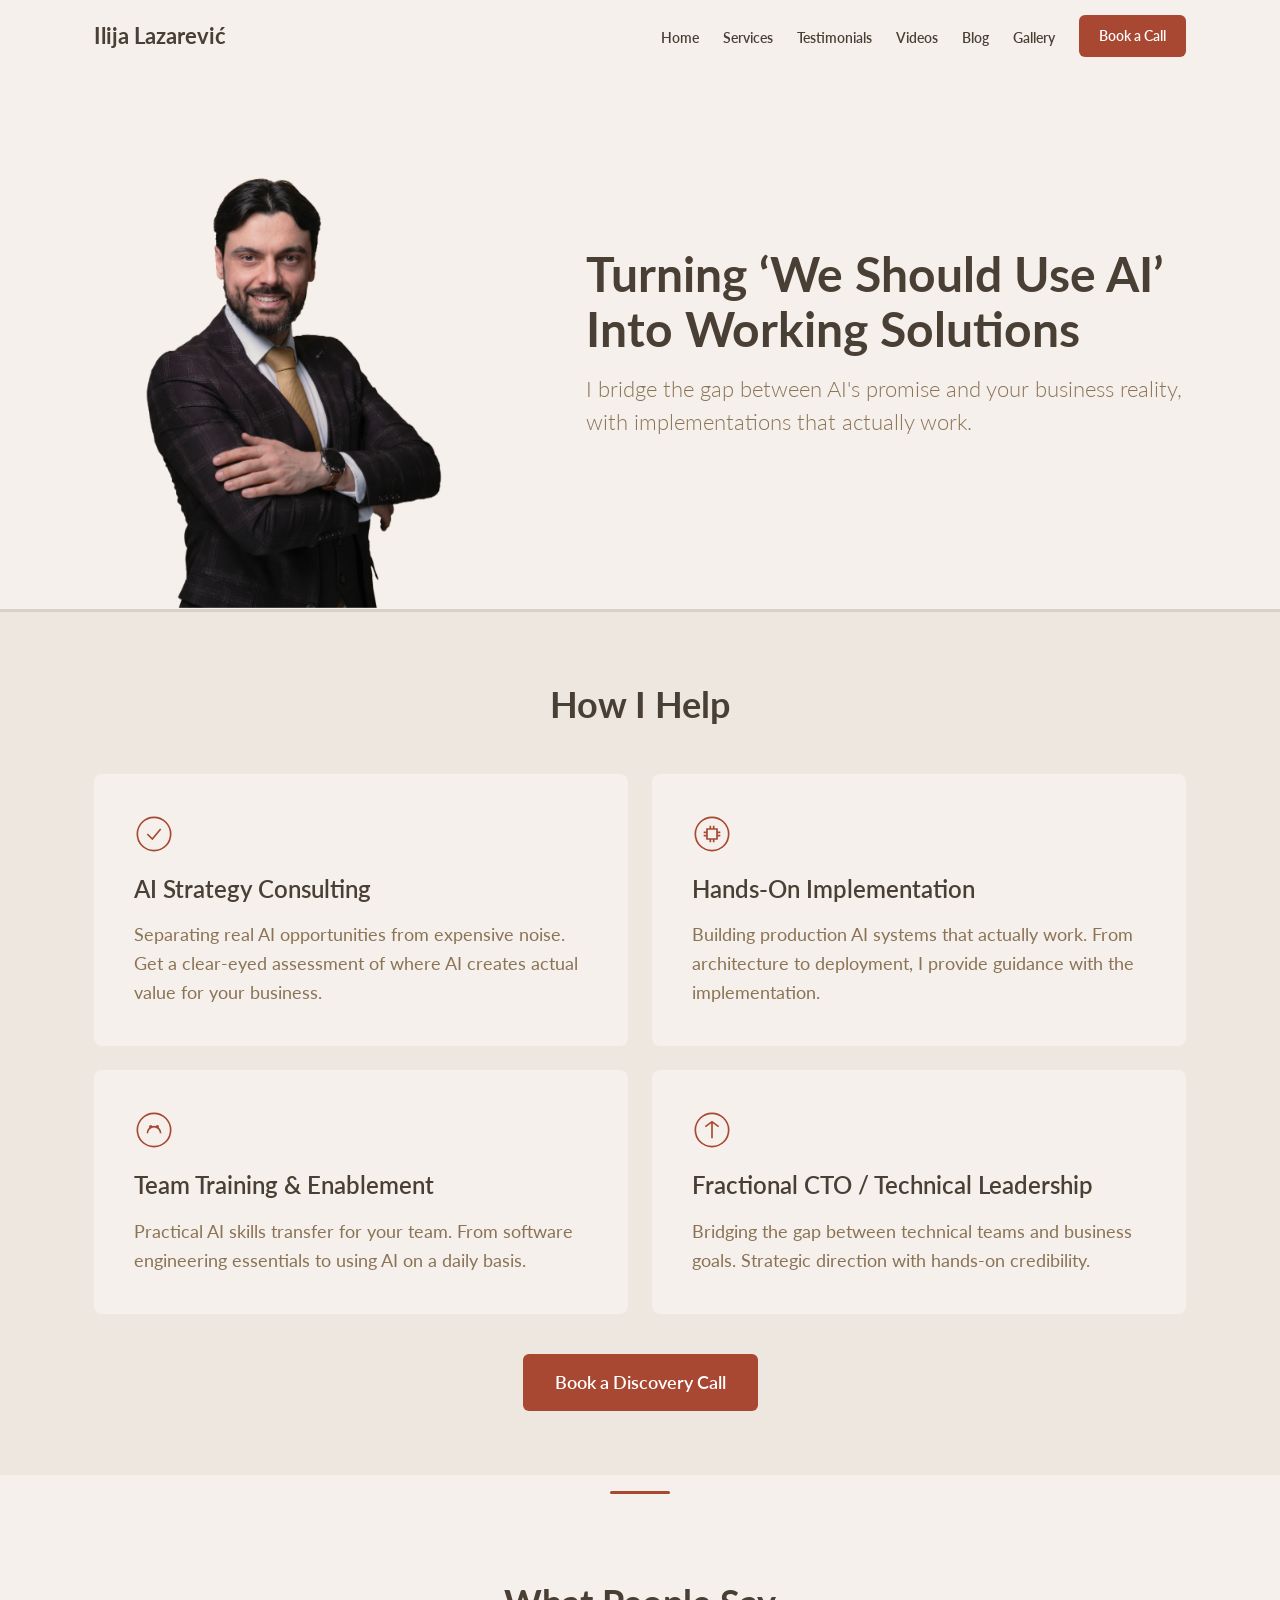
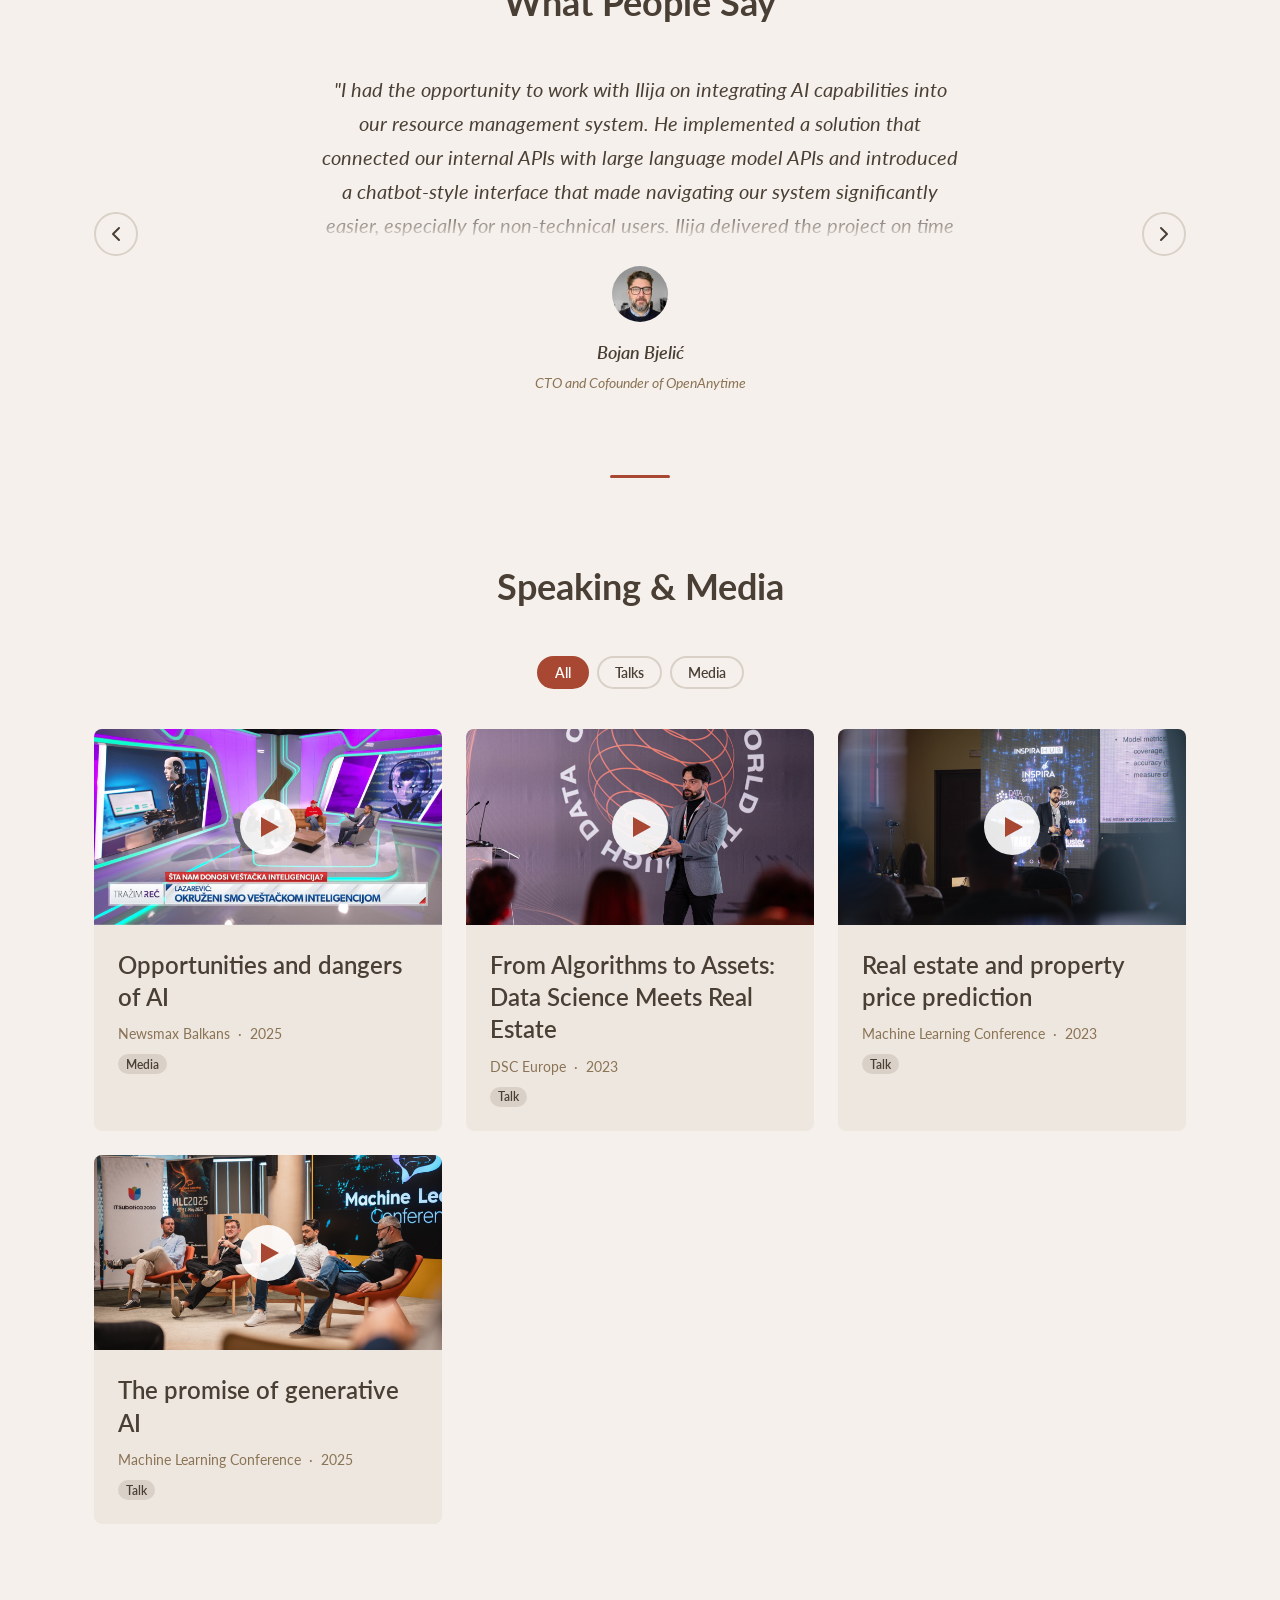
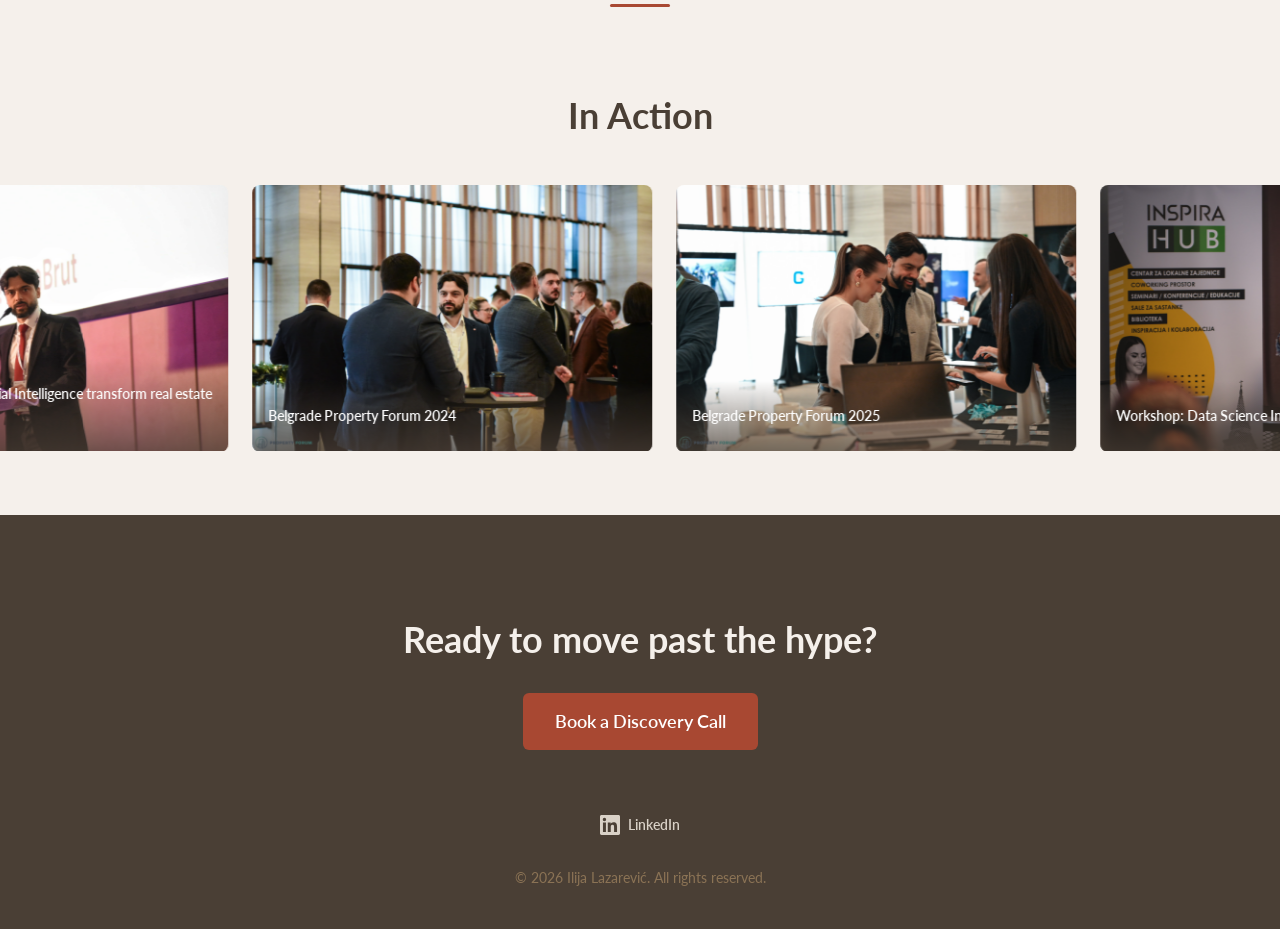
==== commit aa08474c: "Update website content" ====
--- a/index.html
+++ b/index.html
@@ -1,6 +1,14 @@
 <!DOCTYPE html>
 <html lang="en">
 <head>
+  <!-- Google tag (gtag.js) -->
+  <script async src="https://www.googletagmanager.com/gtag/js?id=G-7ZE11PHLK2"></script>
+  <script>
+    window.dataLayer = window.dataLayer || [];
+    function gtag(){dataLayer.push(arguments);}
+    gtag('js', new Date());
+    gtag('config', 'G-7ZE11PHLK2');
+  </script>
   <meta charset="UTF-8">
   <meta name="viewport" content="width=device-width, initial-scale=1.0">
   <title>Ilija Lazarević - AI Implementation for Founders & SMBs</title>
@@ -102,7 +110,7 @@
     <!-- Recommendations -->
     <section class="recommendations bg-cream" id="recommendations">
       <div class="recommendations__inner container">
-        <h2 class="section-title">What Clients Say</h2>
+        <h2 class="section-title">What People Say</h2>
         <div class="carousel" role="region" aria-label="Client testimonials" data-auto-advance="5" data-text-scroll-speed="30">
           <button class="carousel__btn carousel__btn--prev" aria-label="Previous testimonial">
             <svg viewBox="0 0 24 24" width="24" height="24" aria-hidden="true"><path d="M15 18l-6-6 6-6" fill="none" stroke="currentColor" stroke-width="2" stroke-linecap="round" stroke-linejoin="round"/></svg>
@@ -129,7 +137,7 @@
             </div>
             <div class="carousel__card">
               <blockquote class="testimonial">
-                <p class="testimonial__quote"><span class="testimonial__quote-inner">"I have had the opportunity to work with Ilija Lazarević in various professional contexts. As a Senior Machine Learning Engineer at smartocto, he was the backbone of the development and engineering tasks carried out by my team. I quickly realized that Ilija is an exceptionally reliable and efficient engineer who approaches every task with an eye for potential innovation. Together, we easily embraced the development of applications and services based on generative AI just a few weeks after these technologies became available. As a lecturer, Ilija delivered a course on the fundamentals of Machine Learning and Data Science in Python through my consultancy company, DataKolektiv. I remember that even then, before our collaboration at smartocto, I realized that he was simply the best Python programmer I had ever met. Finally, we were co-founders of the Serbian association of ML, AI, and Data Science professionals, MACHINERY, which crowned our collaboration with a wide circle of colleagues in these fields through the organization of numerous events, conferences, and discussions. Over the years of working together, we became friends and developed a deep mutual respect. Therefore, I can only give the highest recommendation for Ilija Lazarević, relying on my first-hand knowledge of his work, as well as my trust and respect for him as both a person and a professional."</span></p>
+                <p class="testimonial__quote"><span class="testimonial__quote-inner">"Ilija brought exceptional expertise to my team at smartocto, driving the implementation of AI capabilities across our product. He combined deep technical knowledge with a strategic eye for innovation, helping us embrace generative AI applications just weeks after these technologies became available. I can only give the highest recommendation, relying on my first-hand knowledge of his work."</span></p>
                 <footer class="testimonial__author">
                   <img src="assets/images/testimonials/1724097870405.jpeg" alt="Goran S. Milovanović, Phd" class="testimonial__photo">
                   <cite><strong>Goran S. Milovanović, Phd</strong><br><span class="testimonial__role">Chief AI Officer at Smartocto</span></cite>
@@ -164,12 +172,12 @@
           <button class="filter-pill" data-filter="media" aria-pressed="false">Media</button>
         </div>
         <div class="videos__grid">
-          <button class="video-card" data-category="media" data-youtube-id="hK7YNMI8UgA" data-youtube-start="0" data-title="Oportunities and dangers of AI — Newsmax Balkans 2025" type="button">
+          <button class="video-card" data-category="media" data-youtube-id="hK7YNMI8UgA" data-youtube-start="0" data-title="Opportunities and dangers of AI — Newsmax Balkans 2025" type="button">
             <div class="video-card__thumb video-card__thumb--1" style="background-image: url('assets/images/videos/newsmax.jpg'); background-size: cover; background-position: center;" aria-hidden="true">
               <div class="video-card__play" aria-hidden="true"></div>
             </div>
             <div class="video-card__body">
-              <h3 class="video-card__title">Oportunities and dangers of AI</h3>
+              <h3 class="video-card__title">Opportunities and dangers of AI</h3>
               <p class="video-card__meta">Newsmax Balkans <span class="video-card__dot">&middot;</span> 2025</p>
               <span class="video-card__badge">Media</span>
             </div>
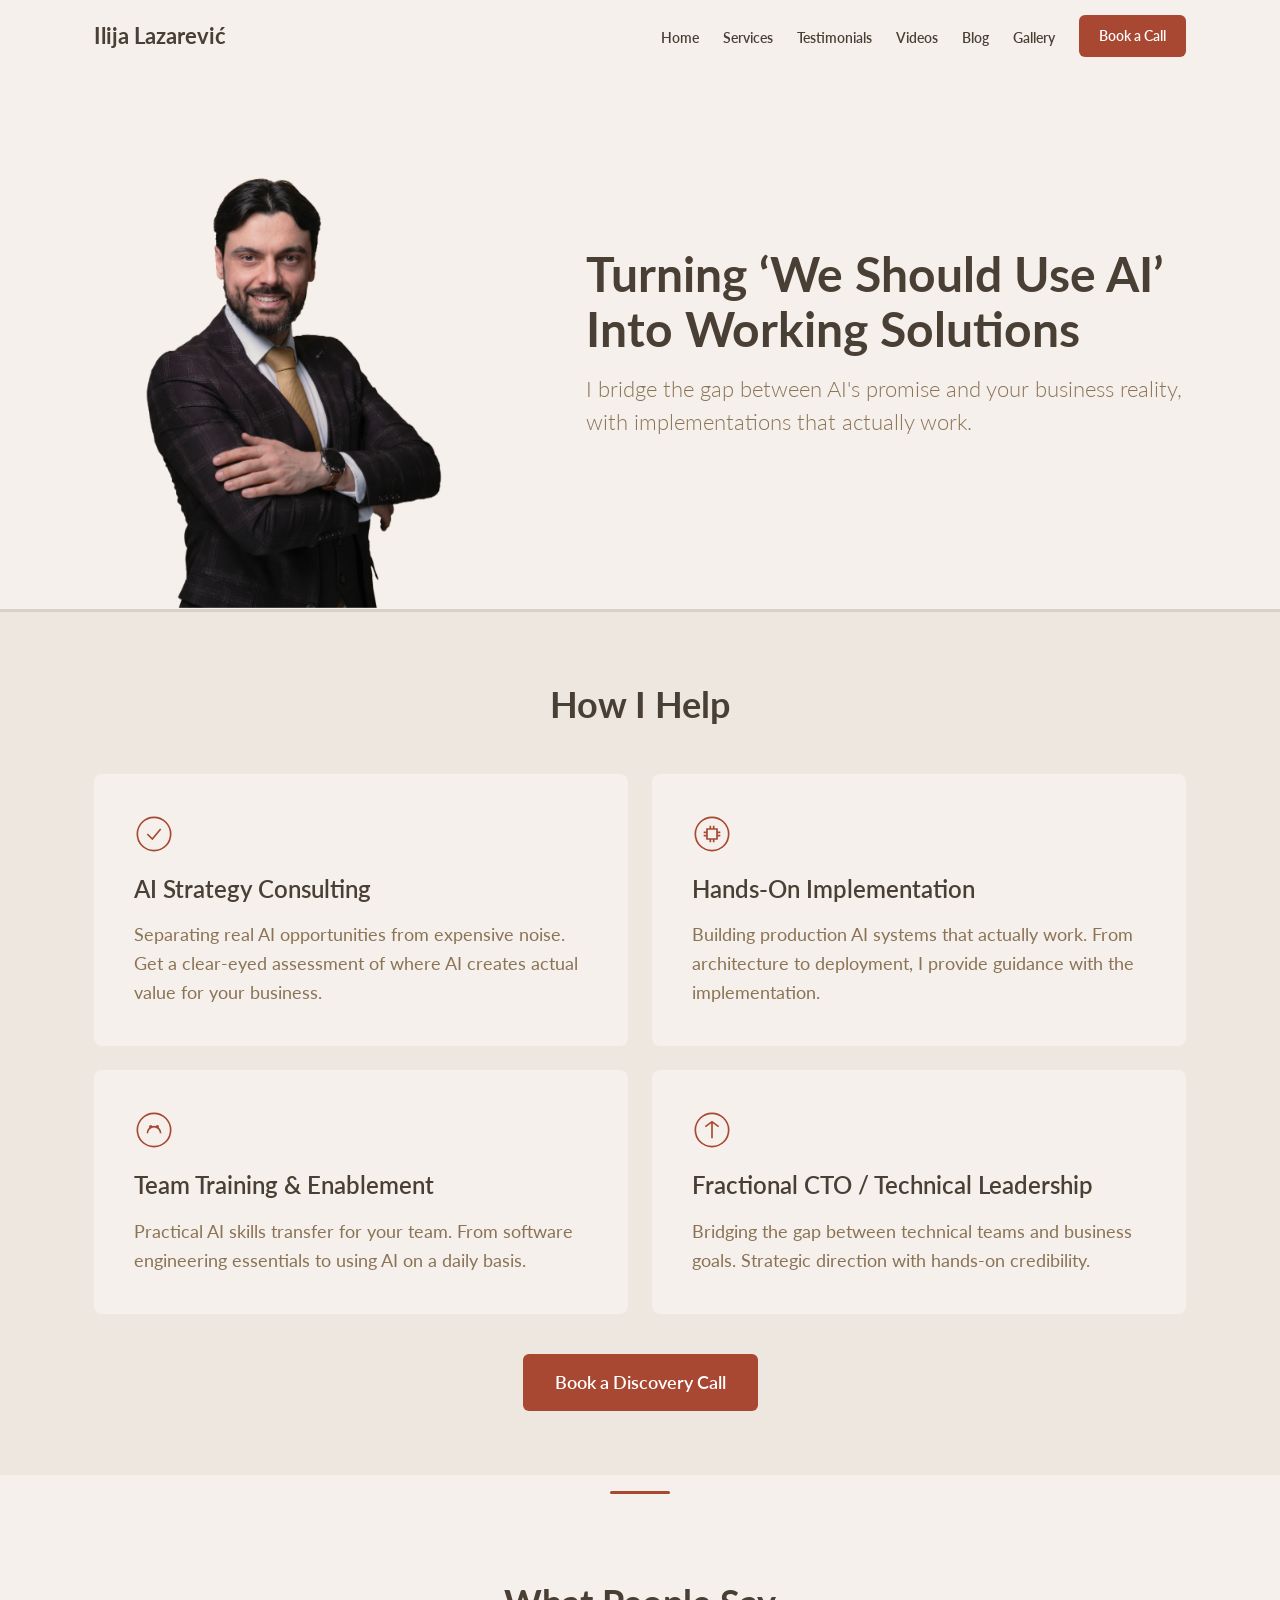
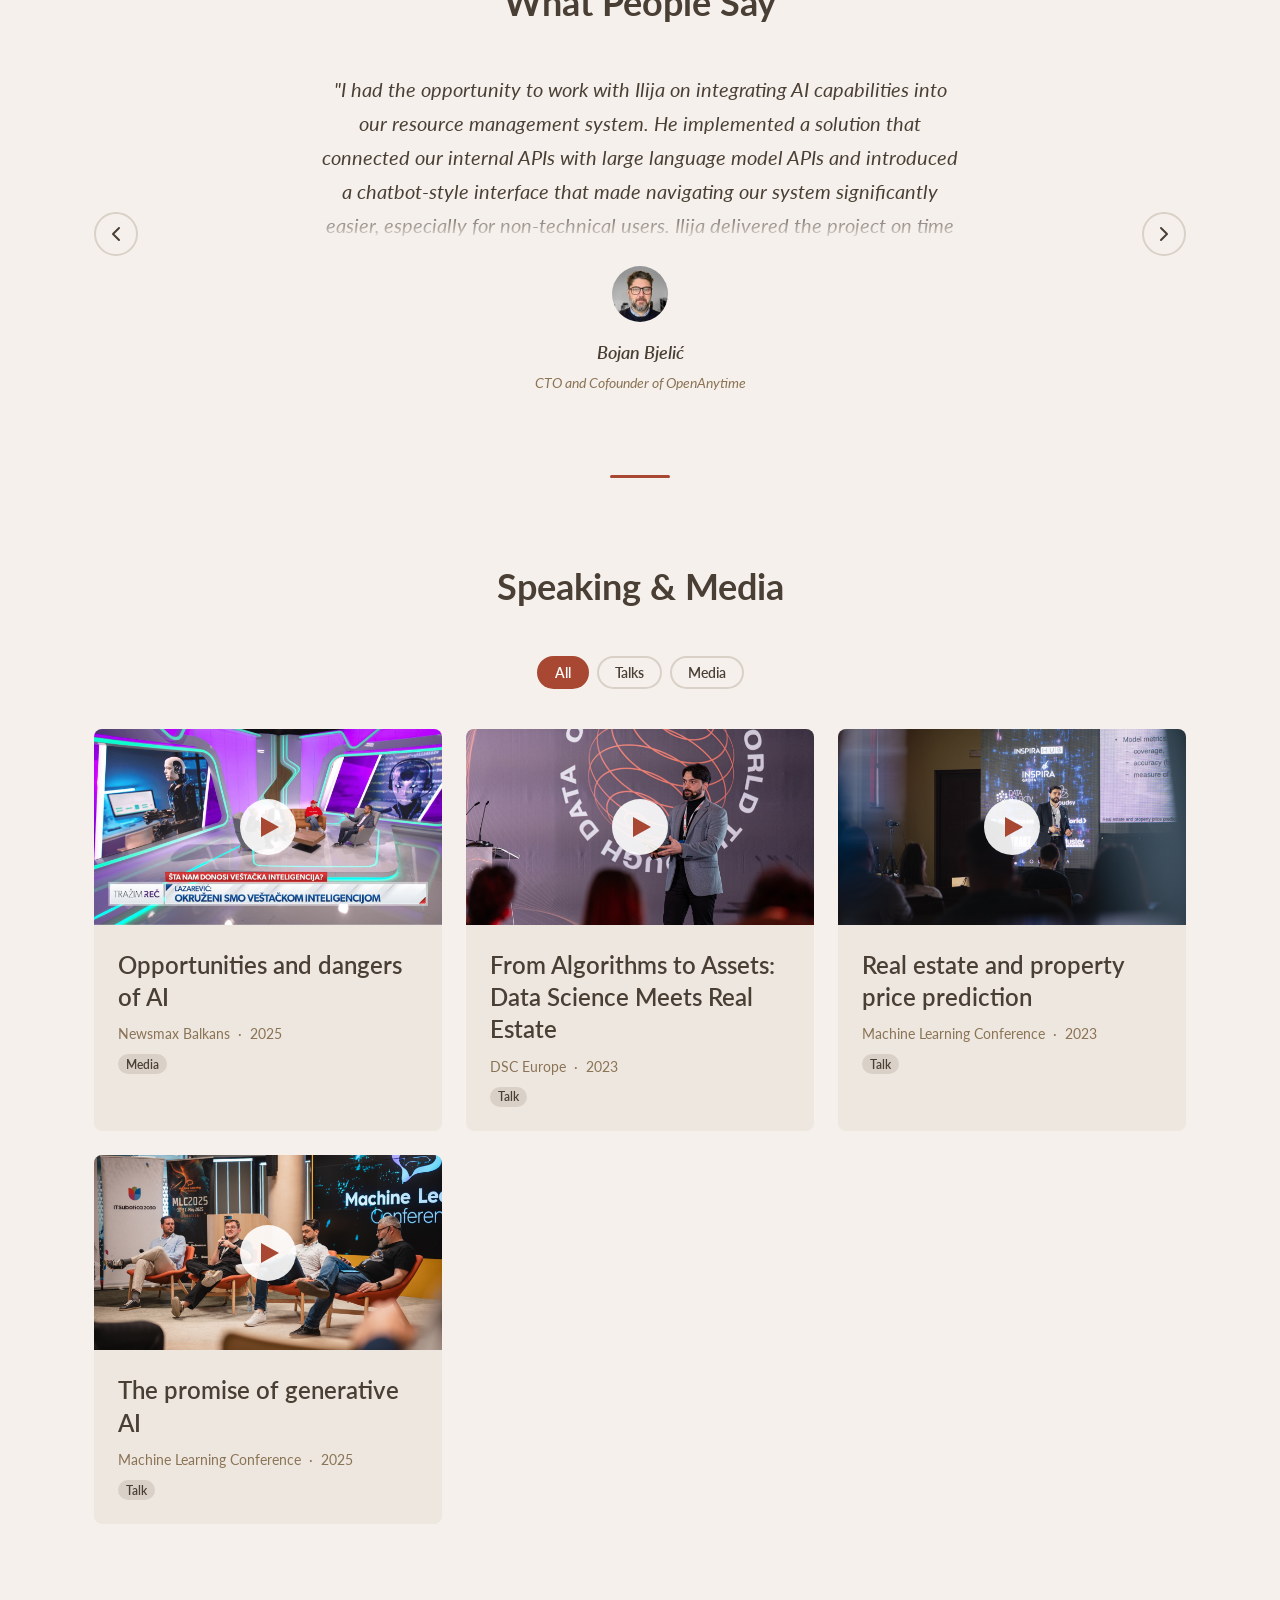
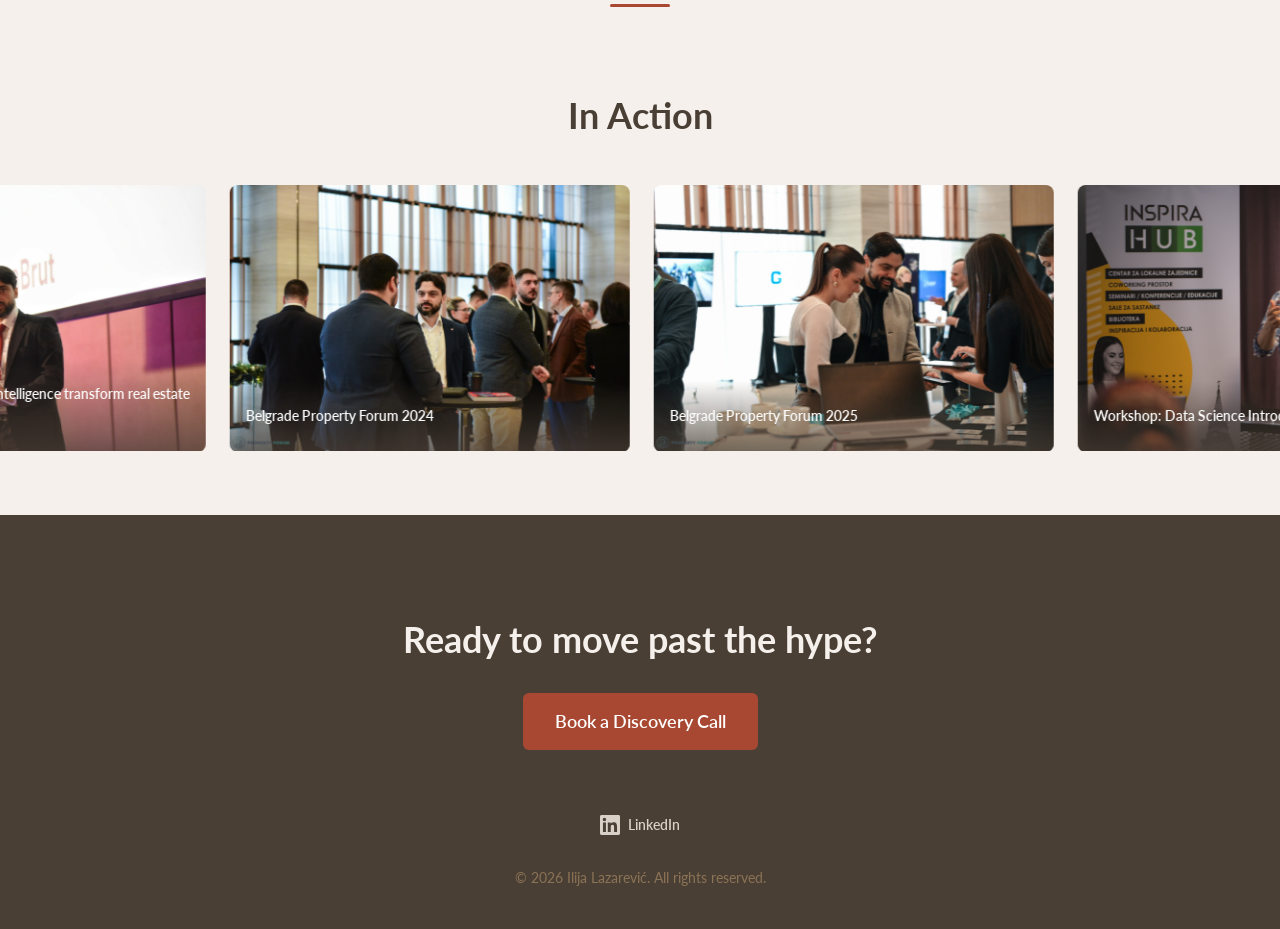
==== commit 891ce19e: "Update website content" ====
--- a/index.html
+++ b/index.html
@@ -13,6 +13,26 @@
   <meta name="viewport" content="width=device-width, initial-scale=1.0">
   <title>Ilija Lazarević - AI Implementation for Founders & SMBs</title>
   <meta name="description" content="Hands-on AI implementation for founders and SMBs ready to move past the hype. From strategy to working solutions.">
+  <meta name="author" content="Ilija Lazarević">
+  <meta name="robots" content="index, follow">
+  <meta name="keywords" content="AI consultant, AI implementation, fractional CTO, AI strategy, SMB AI solutions, AI training">
+  <meta name="theme-color" content="#a84832">
+  <link rel="canonical" href="https://ilijalazarevic.com/">
+  <!-- Open Graph -->
+  <meta property="og:type" content="website">
+  <meta property="og:title" content="Ilija Lazarević - AI Implementation for Founders & SMBs">
+  <meta property="og:description" content="Hands-on AI implementation for founders and SMBs ready to move past the hype. From strategy to working solutions.">
+  <meta property="og:url" content="https://ilijalazarevic.com/">
+  <meta property="og:site_name" content="Ilija Lazarević">
+  <meta property="og:locale" content="en_US">
+  <meta property="og:image" content="https://ilijalazarevic.com/assets/images/og_image.png">
+  <meta property="og:image:width" content="1200">
+  <meta property="og:image:height" content="630">
+  <!-- Twitter Card -->
+  <meta name="twitter:card" content="summary_large_image">
+  <meta name="twitter:title" content="Ilija Lazarević - AI Implementation for Founders & SMBs">
+  <meta name="twitter:description" content="Hands-on AI implementation for founders and SMBs ready to move past the hype. From strategy to working solutions.">
+  <meta name="twitter:image" content="https://ilijalazarevic.com/assets/images/og_image.png">
   <link rel="preconnect" href="https://fonts.googleapis.com">
   <link rel="preconnect" href="https://fonts.gstatic.com" crossorigin>
   <link href="https://fonts.googleapis.com/css2?family=Lato:wght@300;400;600;700&display=swap" rel="stylesheet">
@@ -23,6 +43,81 @@
   <link rel="icon" href="assets/favicons/favicon.svg" type="image/svg+xml">
   <link rel="mask-icon" href="assets/favicons/safari-pinned-tab.svg" color="#a84832">
   <link rel="shortcut icon" href="assets/favicons/favicon.ico">
+  <!-- Structured Data -->
+  <script type="application/ld+json">
+  {
+    "@context": "https://schema.org",
+    "@graph": [
+      {
+        "@type": "WebSite",
+        "name": "Ilija Lazarevi\u0107 - AI Implementation for Founders \u0026 SMBs",
+        "url": "https://ilijalazarevic.com/",
+        "description": "Hands-on AI implementation for founders and SMBs ready to move past the hype. From strategy to working solutions."
+      },
+      {
+        "@type": "Person",
+        "name": "Ilija Lazarevi\u0107",
+        "url": "https://ilijalazarevic.com/",
+        "image": "https://ilijalazarevic.com/assets/images/og_image.png",
+        "jobTitle": "AI Strategy & Implementation",
+        "description": "Hands-on AI implementation for founders and SMBs ready to move past the hype. From strategy to working solutions.",
+        "sameAs": [
+          "https://www.linkedin.com/in/ilijalazarevic/"
+        ],
+        "knowsAbout": ["Artificial Intelligence", "AI Strategy", "AI Implementation", "Technical Leadership", "Team Training"]
+      },
+      {
+        "@type": "ProfessionalService",
+        "name": "Ilija Lazarevi\u0107",
+        "url": "https://ilijalazarevic.com/",
+        "description": "Hands-on AI implementation for founders and SMBs ready to move past the hype. From strategy to working solutions.",
+        "image": "https://ilijalazarevic.com/assets/images/og_image.png",
+        "provider": {
+          "@type": "Person",
+          "name": "Ilija Lazarevi\u0107"
+        },
+        "hasOfferCatalog": {
+          "@type": "OfferCatalog",
+          "name": "AI Consulting Services",
+          "itemListElement": [
+            {
+              "@type": "Offer",
+              "itemOffered": {
+                "@type": "Service",
+                "name": "AI Strategy Consulting",
+                "description": "Separating real AI opportunities from expensive noise. Get a clear-eyed assessment of where AI creates actual value for your business."
+              }
+            },
+            {
+              "@type": "Offer",
+              "itemOffered": {
+                "@type": "Service",
+                "name": "Hands-On Implementation",
+                "description": "Building production AI systems that actually work. From architecture to deployment, I provide guidance with the implementation."
+              }
+            },
+            {
+              "@type": "Offer",
+              "itemOffered": {
+                "@type": "Service",
+                "name": "Team Training \u0026 Enablement",
+                "description": "Practical AI skills transfer for your team. From software engineering essentials to using AI on a daily basis."
+              }
+            },
+            {
+              "@type": "Offer",
+              "itemOffered": {
+                "@type": "Service",
+                "name": "Fractional CTO / Technical Leadership",
+                "description": "Bridging the gap between technical teams and business goals. Strategic direction with hands-on credibility."
+              }
+            }
+          ]
+        }
+      }
+    ]
+  }
+  </script>
 </head>
 <body>
   <!-- Skip to content -->
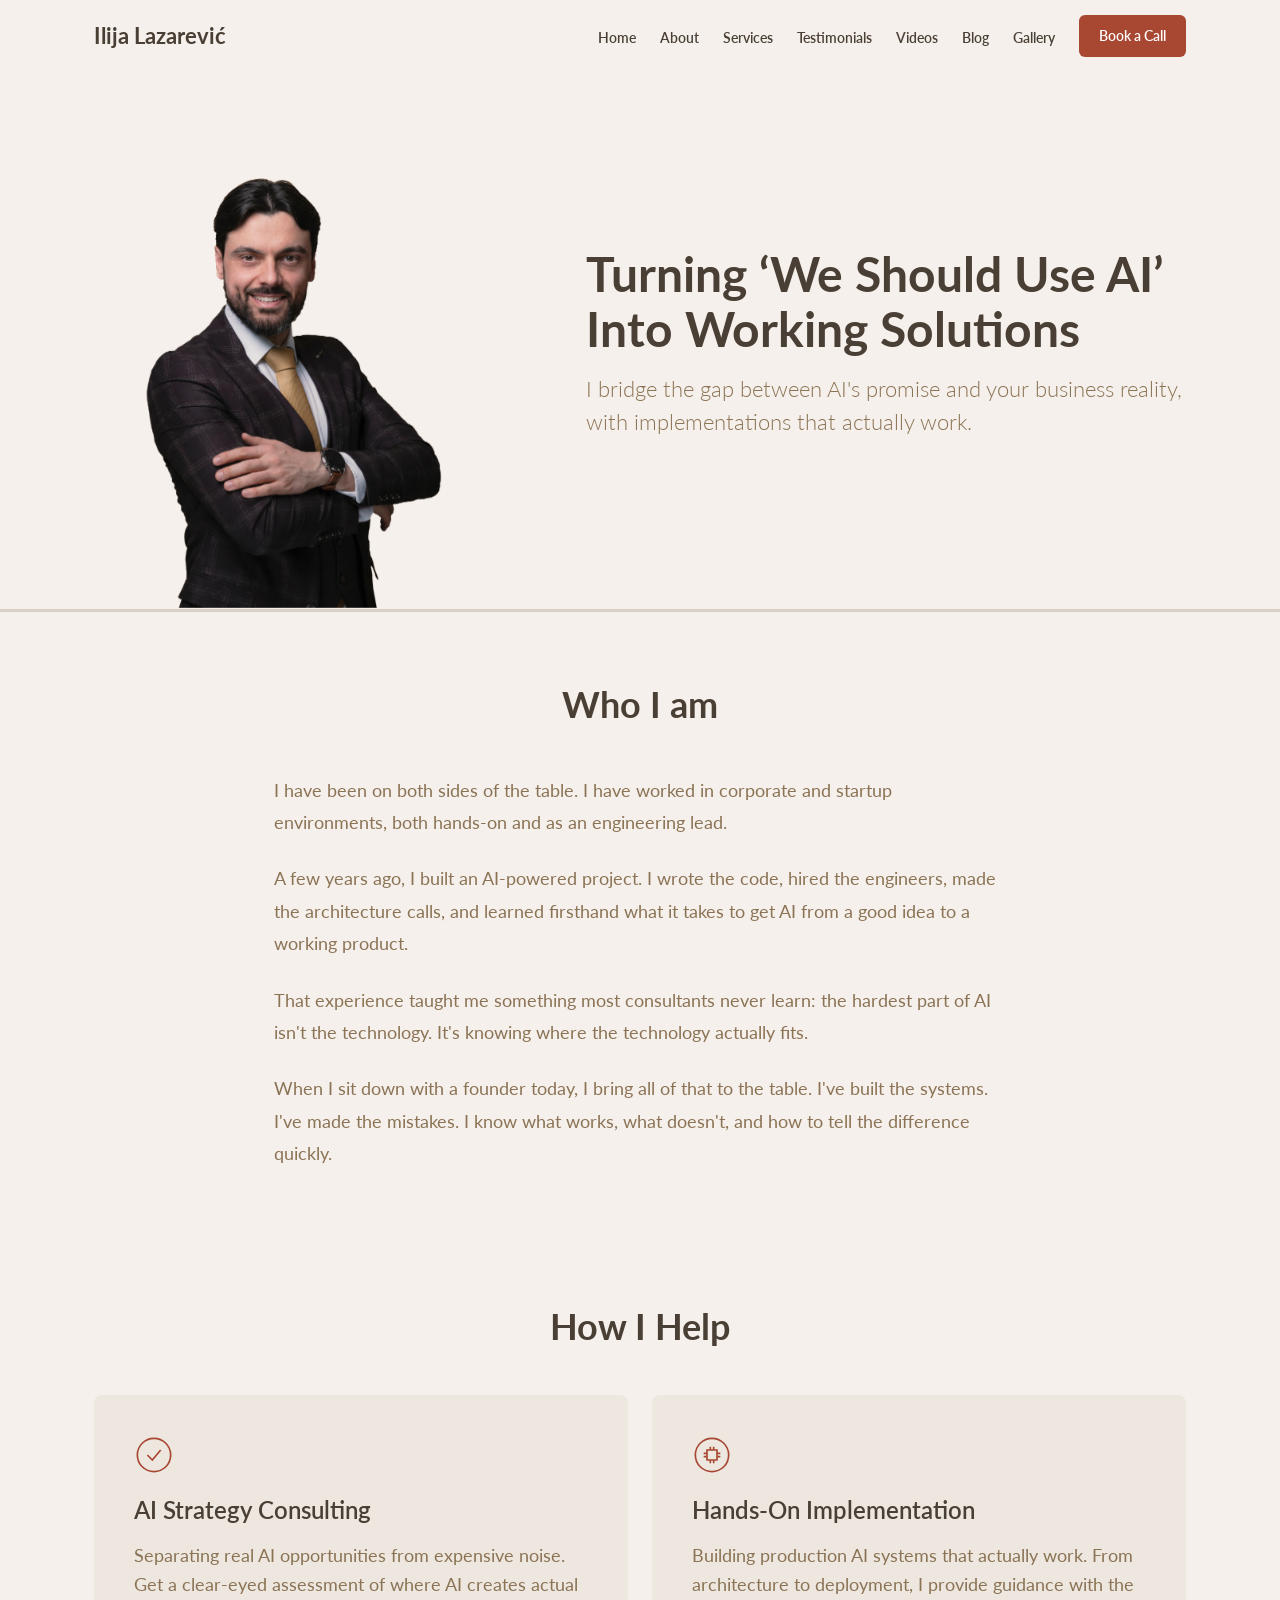
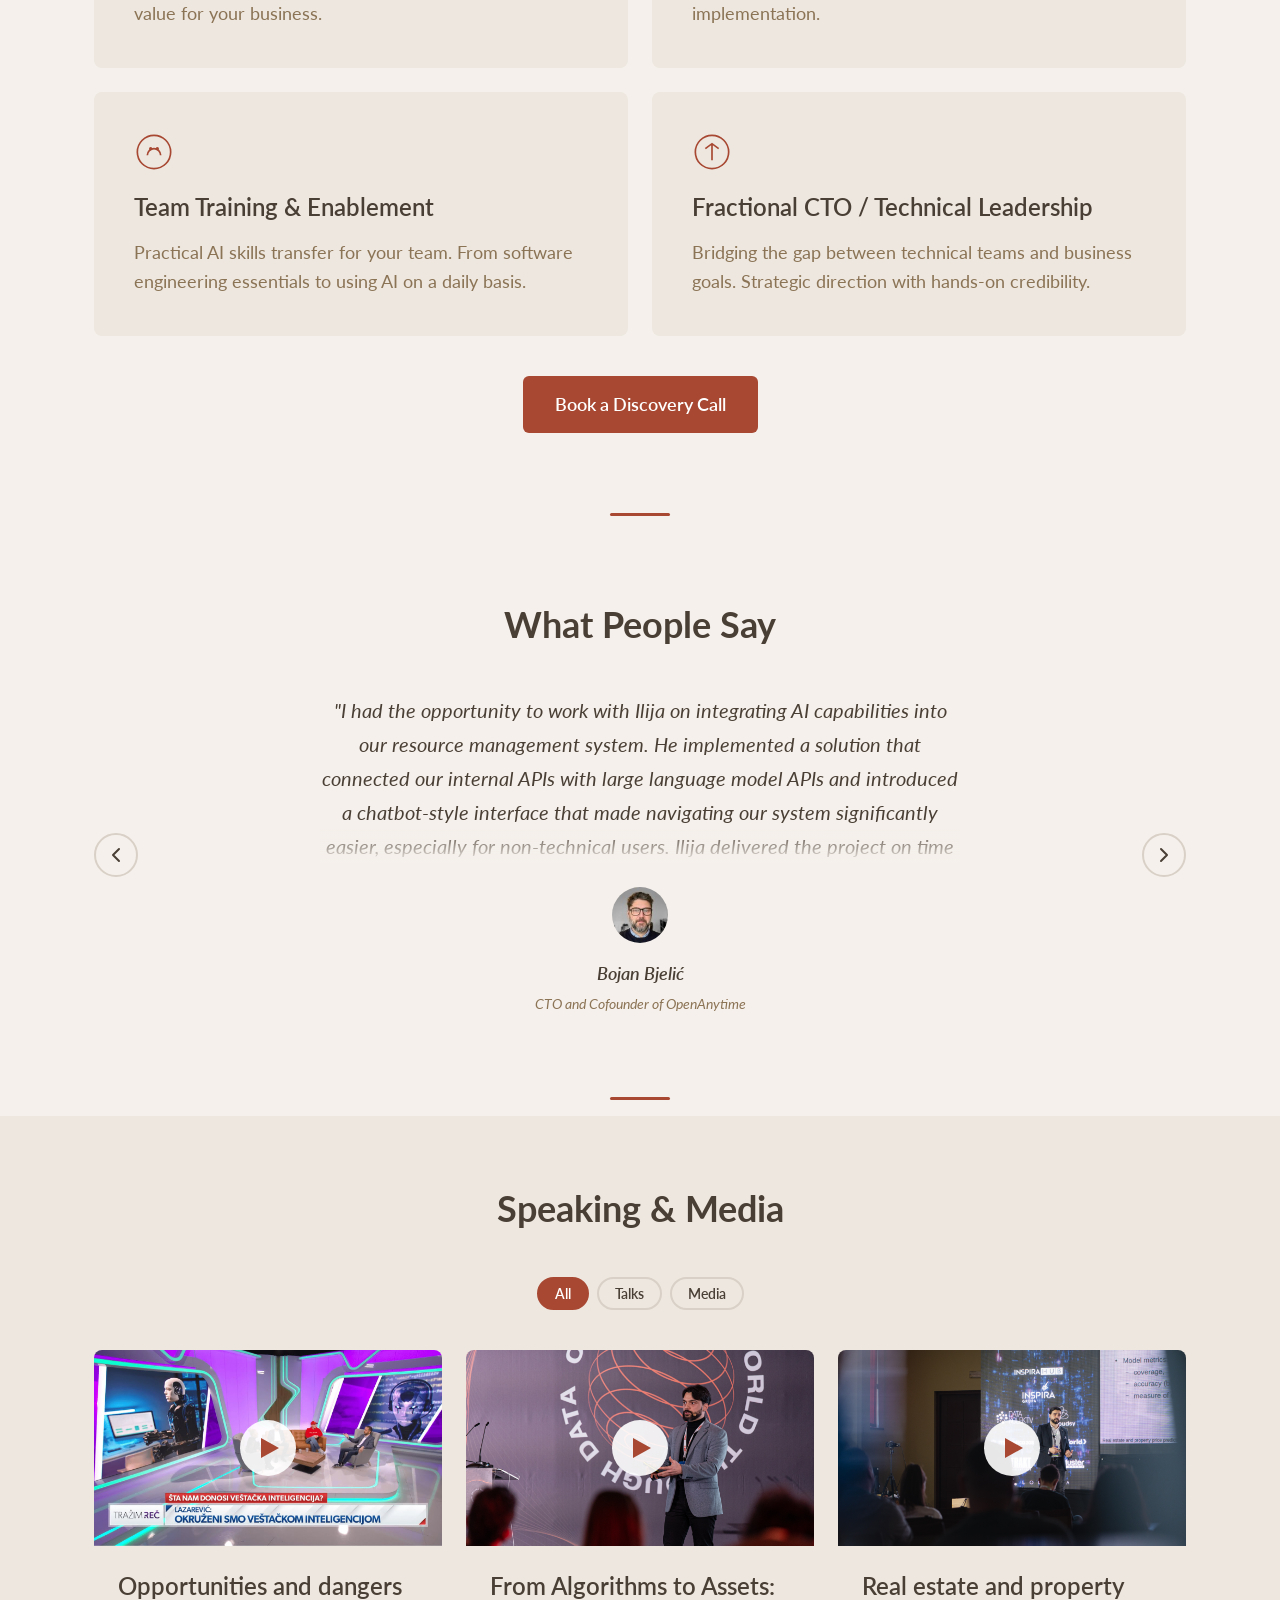
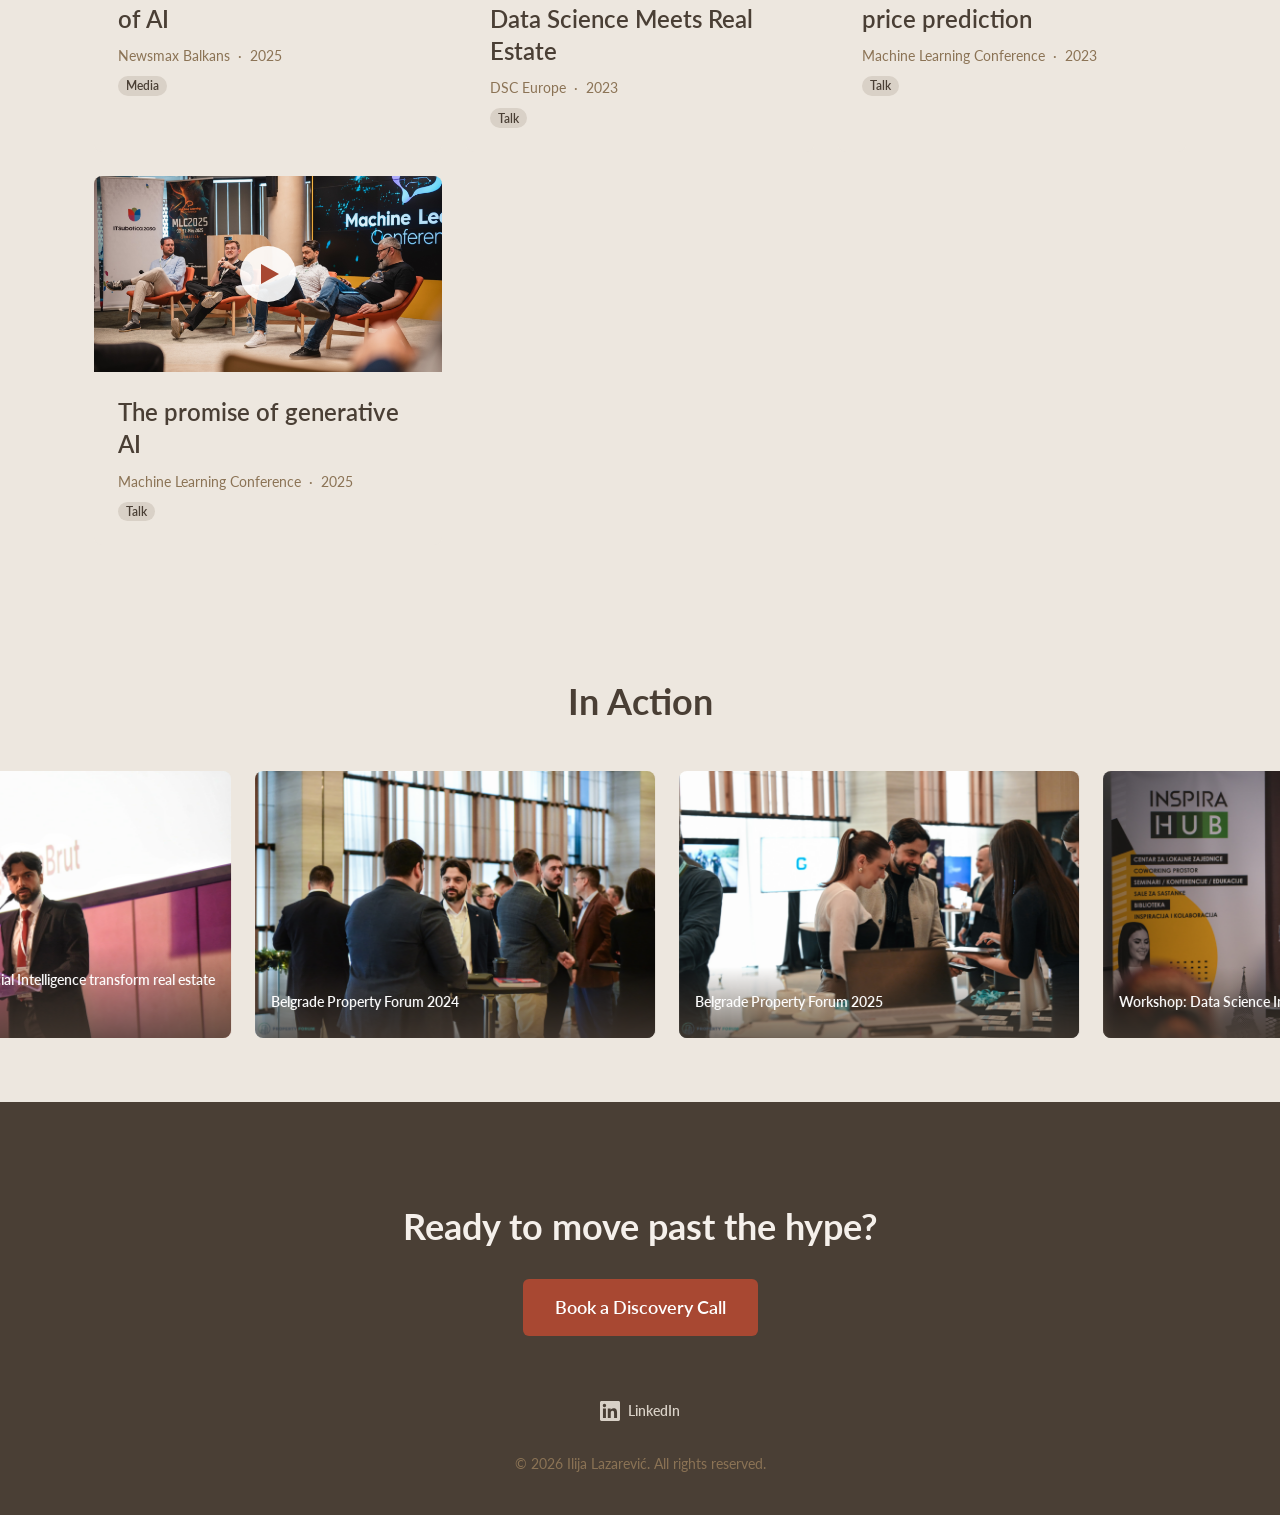
==== commit 9a19f56e: "Update website content" ====
--- a/index.html
+++ b/index.html
@@ -130,13 +130,15 @@
       <nav class="header__nav" id="nav" aria-label="Main navigation">
         <ul class="header__nav-list">
           <li><a href="#hero" class="header__nav-link">Home</a></li>
+          <li><a href="#whoiam" class="header__nav-link">About</a></li>
           <li><a href="#services" class="header__nav-link">Services</a></li>
           <li><a href="#recommendations" class="header__nav-link">Testimonials</a></li>
           <li><a href="#videos" class="header__nav-link">Videos</a></li>
           <li><a href="https://blog.ilijalazarevic.com" class="header__nav-link" target="_blank" rel="noopener noreferrer">Blog</a></li>
           <li><a href="#gallery" class="header__nav-link">Gallery</a></li>
           <li>
-            <a href="#footer-cta" class="btn btn--primary header__cta" aria-label="Book a discovery call">Book a Call</a>
+
+            <a href="https://calendly.com/ilija-lazarevic/30min" class="btn btn--primary header__cta" aria-label="Book a discovery call" target="_blank" rel="noopener noreferrer">Book a Call</a>
           </li>
         </ul>
       </nav>
@@ -161,8 +163,18 @@
         </div>
       </div>
     </section>
+    <!-- Who I am -->
+    <section class="whoiam bg-cream" id="whoiam">
+      <div class="whoiam__inner container">
+        <h2 class="section-title">Who I am</h2>
+        <p class="whoiam__text">I have been on both sides of the table. I have worked in corporate and startup environments, both hands-on and as an engineering lead.</p>
+        <p class="whoiam__text">A few years ago, I built an AI-powered project. I wrote the code, hired the engineers, made the architecture calls, and learned firsthand what it takes to get AI from a good idea to a working product.</p>
+        <p class="whoiam__text">That experience taught me something most consultants never learn: the hardest part of AI isn't the technology. It's knowing where the technology actually fits.</p>
+        <p class="whoiam__text">When I sit down with a founder today, I bring all of that to the table. I've built the systems. I've made the mistakes. I know what works, what doesn't, and how to tell the difference quickly.</p>
+      </div>
+    </section>
     <!-- Services -->
-    <section class="services bg-linen" id="services">
+    <section class="services bg-cream" id="services">
       <div class="services__inner container">
         <h2 class="section-title">How I Help</h2>
         <div class="services__grid">
@@ -258,7 +270,7 @@
 
     <div class="section-accent" aria-hidden="true"></div>
     <!-- Videos -->
-    <section class="videos bg-cream" id="videos">
+    <section class="videos bg-linen" id="videos">
       <div class="videos__inner container">
         <h2 class="section-title">Speaking & Media</h2>
         <div class="videos__filters">
@@ -314,9 +326,9 @@
       </div>
     </section>
 
-    <div class="section-accent" aria-hidden="true"></div>
+<!--    <div class="section-accent" aria-hidden="true"></div>-->
     <!-- Gallery -->
-    <section class="gallery bg-cream" id="gallery">
+    <section class="gallery bg-linen" id="gallery">
       <div class="gallery__inner container">
         <h2 class="section-title">In Action</h2>
       </div>
--- a/css/styles.css
+++ b/css/styles.css
@@ -1 +1 @@
-:root{--color-cream:#F5F0EB;--color-linen:#EDE7DF;--color-warm-gray:#D9D1C7;--color-earth-brown:#8B7355;--color-deep-brown:#4A3F35;--color-terracotta:#A84832;--color-dark-terra:#8A3A28;--font-family:'Lato', sans-serif;--font-light:300;--font-regular:400;--font-semibold:600;--font-bold:700;--fs-h1:clamp(2rem, 5vw, 3rem);--fs-h2:clamp(1.75rem, 4vw, 2.25rem);--fs-h3:clamp(1.125rem, 2.5vw, 1.5rem);--fs-body:clamp(1rem, 1.5vw, 1.125rem);--fs-small:0.875rem;--space-xs:clamp(0.5rem, 1vw, 0.75rem);--space-sm:clamp(0.75rem, 1.5vw, 1rem);--space-md:clamp(1rem, 2.5vw, 1.5rem);--space-lg:clamp(1.5rem, 4vw, 2.5rem);--space-xl:clamp(2rem, 6vw, 4rem);--space-2xl:clamp(3rem, 8vw, 6rem);--container-max:1140px;--header-height:72px;--header-height-shrunk:56px;--transition-fast:200ms ease;--transition-base:300ms ease}*,::after,::before{box-sizing:border-box;margin:0;padding:0}html{scroll-behavior:smooth;scroll-padding-top:var(--header-height)}body{font-family:var(--font-family);font-size:var(--fs-body);font-weight:var(--font-regular);line-height:1.6;color:var(--color-deep-brown);background-color:var(--color-cream);-webkit-font-smoothing:antialiased;-moz-osx-font-smoothing:grayscale}img,svg{display:block;max-width:100%}a{color:var(--color-terracotta);text-decoration:none;transition:color var(--transition-fast)}a:hover{color:var(--color-dark-terra)}ul{list-style:none}.skip-link{position:absolute;top:-100%;left:50%;transform:translateX(-50%);background:var(--color-terracotta);color:#fff;padding:.5rem 1rem;border-radius:0 0 4px 4px;z-index:1000;font-weight:var(--font-semibold)}.skip-link:focus{top:0}:focus-visible{outline:2px solid var(--color-terracotta);outline-offset:2px}@media (prefers-reduced-motion:reduce){*,::after,::before{animation-duration:.01ms!important;animation-iteration-count:1!important;transition-duration:.01ms!important;scroll-behavior:auto!important}}.container{width:100%;max-width:var(--container-max);margin:0 auto;padding:0 var(--space-md)}.bg-cream{background-color:var(--color-cream)}.bg-linen{background-color:var(--color-linen)}.section-accent{display:flex;justify-content:center;padding:var(--space-sm)0;background-color:transparent}.section-accent::before{content:"";display:block;width:60px;height:3px;border-radius:2px}.btn{display:inline-block;font-family:var(--font-family);font-weight:var(--font-semibold);font-size:var(--fs-small);text-align:center;border:0;border-radius:6px;cursor:pointer;transition:background-color var(--transition-fast),transform var(--transition-fast);text-decoration:none}.btn--primary,.section-accent::before{background-color:var(--color-terracotta)}.btn--primary{color:#fff;padding:.625rem 1.25rem}.btn--primary:focus-visible,.btn--primary:hover{background-color:var(--color-dark-terra);color:#fff}.btn--large{font-size:var(--fs-body);padding:.875rem 2rem}.btn--outline{background:0 0;border:2px solid var(--color-terracotta);color:var(--color-terracotta);padding:.625rem 1.5rem}.btn--outline:hover{background-color:var(--color-terracotta);color:#fff}.btn--on-dark:focus-visible,.btn--on-dark:hover{background-color:var(--color-cream);color:var(--color-terracotta)}.header{position:fixed;top:0;left:0;right:0;z-index:100;background-color:var(--color-cream);height:var(--header-height);transition:height var(--transition-base),box-shadow var(--transition-base),background-color var(--transition-base)}.header--shrunk{height:var(--header-height-shrunk);box-shadow:0 2px 8px rgba(74,63,53,.1)}.header__inner{display:flex;align-items:center;justify-content:space-between;height:100%}.header__logo{font-size:clamp(1.125rem,2vw,1.375rem);font-weight:var(--font-bold);white-space:nowrap}.header__logo,.header__logo:hover{color:var(--color-deep-brown)}.header__nav{flex:1;display:flex;justify-content:flex-end}.header__nav-list{display:flex;align-items:center;gap:var(--space-md)}.header__nav-link{color:var(--color-deep-brown);font-size:var(--fs-small);font-weight:var(--font-semibold);position:relative}.header__nav-link::after{content:"";position:absolute;bottom:-4px;left:0;width:0;height:2px;background-color:var(--color-terracotta);transition:width var(--transition-fast)}.header__nav-link:hover{color:var(--color-terracotta)}.header__nav-link:hover::after{width:100%}.header__cta{opacity:0;pointer-events:none;transform:translateY(-4px);transition:opacity var(--transition-base),transform var(--transition-base)}.header--shrunk .header__cta{opacity:1;pointer-events:auto;transform:translateY(0)}.header__toggle{display:none;flex-direction:column;justify-content:center;gap:5px;width:32px;height:32px;background:0 0;border:0;cursor:pointer;padding:4px}.header__toggle-bar{display:block;width:100%;height:2px;background-color:var(--color-deep-brown);border-radius:2px;transition:transform var(--transition-fast),opacity var(--transition-fast)}.header__toggle[aria-expanded=true] .header__toggle-bar:nth-child(1){transform:translateY(7px) rotate(45deg)}.header__toggle[aria-expanded=true] .header__toggle-bar:nth-child(2){opacity:0}.header__toggle[aria-expanded=true] .header__toggle-bar:nth-child(3){transform:translateY(-7px) rotate(-45deg)}.hero{padding-top:calc(var(--header-height) + var(--space-xl));padding-bottom:var(--space-xl);position:relative;overflow:visible}.hero::after{content:"";position:absolute;bottom:0;left:0;right:0;height:3px;background-color:var(--color-warm-gray)}.hero__inner{display:flex;flex-direction:column;align-items:center;gap:var(--space-lg)}.hero__text{max-width:600px}.hero__title{font-size:var(--fs-h1);font-weight:var(--font-bold);line-height:1.15;color:var(--color-deep-brown);margin-bottom:var(--space-sm)}.hero__subtitle{font-size:clamp(1.125rem,2.5vw,1.375rem);font-weight:var(--font-light);color:var(--color-earth-brown);line-height:1.5}.hero__headshot{max-width:clamp(240px,40vw,380px);height:auto;mix-blend-mode:multiply;flex-shrink:0;position:relative;z-index:1}.section-title{font-size:var(--fs-h2);font-weight:var(--font-bold);color:var(--color-deep-brown);text-align:center;margin-bottom:var(--space-lg)}.services{padding:var(--space-xl)0}.services__grid{display:grid;grid-template-columns:1fr;gap:var(--space-md);margin-bottom:var(--space-lg)}.service-card{background-color:var(--color-cream);border-radius:8px;padding:var(--space-lg);transition:transform var(--transition-fast),box-shadow var(--transition-fast)}.service-card:hover{transform:translateY(-2px);box-shadow:0 4px 16px rgba(74,63,53,.08)}.service-card__icon{color:var(--color-terracotta);margin-bottom:var(--space-sm)}.service-card__icon svg{width:40px;height:40px}.service-card__title{font-size:var(--fs-h3);font-weight:var(--font-semibold);color:var(--color-deep-brown);margin-bottom:var(--space-xs)}.service-card__desc{color:var(--color-earth-brown);line-height:1.6}.services__cta{text-align:center}.recommendations{padding:var(--space-xl)0}.carousel{position:relative;display:flex;align-items:center;gap:var(--space-sm)}.carousel__track{position:relative;flex:1;min-width:0}.carousel__card,.testimonial__quote::after{position:absolute;left:0;pointer-events:none}.carousel__card{top:0;width:100%;opacity:0;transition:opacity .5s ease}.carousel__card.active{position:relative;opacity:1;pointer-events:auto}.carousel__btn{flex-shrink:0;display:flex;align-items:center;justify-content:center;width:44px;height:44px;border-radius:50%;border:2px solid var(--color-warm-gray);background:var(--color-cream);color:var(--color-deep-brown);cursor:pointer;transition:border-color var(--transition-fast),color var(--transition-fast)}.carousel__btn:hover,.filter-pill:hover{border-color:var(--color-terracotta);color:var(--color-terracotta)}.testimonial{max-width:640px;margin:0 auto;text-align:center}.testimonial__quote{font-size:clamp(1rem,2vw,1.25rem);font-style:italic;color:var(--color-deep-brown);line-height:1.7;margin-bottom:var(--space-md);height:calc(5*1.7em);overflow:hidden;position:relative}.testimonial__quote-inner{display:block;will-change:transform}.testimonial__quote::after{content:"";display:block;bottom:0;right:0;height:1.7em;background:linear-gradient(transparent,var(--color-cream));transition:opacity .3s ease}.testimonial__quote.no-overflow::after,.testimonial__quote.scrolled-end::after{opacity:0}.testimonial__author{font-style:normal;display:flex;flex-direction:column;align-items:center}.testimonial__author strong{font-weight:var(--font-semibold);color:var(--color-deep-brown)}.testimonial__photo{width:56px;height:56px;border-radius:50%;object-fit:cover;margin-bottom:var(--space-sm)}.testimonial__role{font-size:var(--fs-small);color:var(--color-earth-brown)}.logos{padding:var(--space-lg)0}.logos__row{display:flex;flex-wrap:wrap;justify-content:center;align-items:center;gap:var(--space-md)}.logos__item{flex-shrink:0}.logos__svg{width:120px;height:auto;color:var(--color-earth-brown);opacity:.7;transition:opacity var(--transition-fast)}.logos__item:hover .logos__svg{opacity:1}.videos{padding:var(--space-xl)0}.videos__filters{display:flex;justify-content:center;gap:.5rem;margin-bottom:var(--space-lg)}.filter-pill{font-family:var(--font-family);font-size:var(--fs-small);font-weight:var(--font-semibold);padding:.375rem 1rem;border-radius:20px;border:2px solid var(--color-warm-gray);background:0 0;color:var(--color-deep-brown);cursor:pointer;transition:background-color var(--transition-fast),border-color var(--transition-fast),color var(--transition-fast)}.filter-pill--active{background-color:var(--color-terracotta);border-color:var(--color-terracotta);color:#fff}.filter-pill--active:hover{background-color:var(--color-dark-terra);border-color:var(--color-dark-terra);color:#fff}.videos__grid{display:grid;grid-template-columns:1fr;gap:var(--space-md)}.video-card{display:flex;flex-direction:column;width:100%;text-align:left;font-family:var(--font-family);border:0;padding:0;border-radius:8px;overflow:hidden;background-color:var(--color-linen);cursor:pointer;transition:transform var(--transition-fast),box-shadow var(--transition-fast)}.video-card:hover{transform:translateY(-2px);box-shadow:0 4px 16px rgba(74,63,53,.08)}.video-card__thumb{position:relative;aspect-ratio:16/9;width:100%}.video-card__thumb--1{background:linear-gradient(135deg,var(--color-deep-brown),var(--color-terracotta))}.video-card__thumb--2{background:linear-gradient(135deg,var(--color-deep-brown),var(--color-earth-brown))}.video-card__thumb--3{background:linear-gradient(135deg,var(--color-terracotta),var(--color-deep-brown))}.video-card__thumb--4{background:linear-gradient(135deg,var(--color-earth-brown),var(--color-terracotta))}.video-card__play,.video-card__play::after{position:absolute;top:50%;transform:translate(-50%,-50%)}.video-card__play{left:50%;width:56px;height:56px;border-radius:50%;background:rgba(255,255,255,.9);transition:background-color var(--transition-fast),transform var(--transition-fast)}.video-card__play::after{content:"";left:54%;width:0;height:0;border-style:solid;border-width:10px 0 10px 18px;border-color:transparent transparent transparent var(--color-terracotta)}.video-card:hover .video-card__play{background:#fff;transform:translate(-50%,-50%) scale(1.08)}.video-card__body{padding:var(--space-md)}.video-card__title{font-size:var(--fs-h3);font-weight:var(--font-semibold);color:var(--color-deep-brown);line-height:1.35;margin-bottom:var(--space-xs)}.video-card__meta{font-size:var(--fs-small);color:var(--color-earth-brown);margin-bottom:var(--space-xs)}.video-card__dot{margin:0 .25rem}.video-card__badge{display:inline-block;font-size:.75rem;font-weight:var(--font-semibold);padding:.15rem .5rem;border-radius:10px;background-color:var(--color-warm-gray);color:var(--color-deep-brown)}.video-card--overflow,.video-card[hidden]{display:none}.videos__more{text-align:center;margin-top:var(--space-lg)}.lightbox{position:fixed;inset:0;z-index:200;display:flex;align-items:center;justify-content:center;opacity:0;transition:opacity var(--transition-base)}.lightbox:not([hidden]){opacity:1}.lightbox[hidden]{display:none}.lightbox__backdrop{position:absolute;inset:0;background:rgba(74,63,53,.85)}.lightbox__content{position:relative;width:90vw;max-width:900px;z-index:1}.lightbox__close{position:absolute;top:-40px;right:0;background:0 0;border:0;color:#fff;font-size:2rem;line-height:1;cursor:pointer;padding:.25rem .5rem;transition:color var(--transition-fast)}.lightbox__close:hover{color:var(--color-terracotta)}.lightbox__player{position:relative;width:100%;aspect-ratio:16/9;background:#000;border-radius:8px;overflow:hidden}.lightbox__player iframe{position:absolute;inset:0;width:100%;height:100%;border:0}.lightbox__title{color:#fff;font-size:var(--fs-body);font-weight:var(--font-semibold);margin-top:var(--space-sm);text-align:center}@media (prefers-reduced-motion:reduce){.lightbox{transition:none}}.blog{padding:var(--space-xl)0}.blog__grid{display:grid;grid-template-columns:1fr;gap:var(--space-md)}.blog-card{display:block;border-radius:8px;overflow:hidden;background-color:var(--color-linen);transition:transform var(--transition-fast),box-shadow var(--transition-fast);color:inherit}.blog-card:hover{transform:translateY(-2px);box-shadow:0 4px 16px rgba(74,63,53,.08);color:inherit}.blog-card__image{aspect-ratio:16/9;width:100%}.blog-card__image--1{background:linear-gradient(135deg,var(--color-warm-gray),var(--color-earth-brown))}.blog-card__image--2{background:linear-gradient(135deg,var(--color-earth-brown),var(--color-terracotta))}.blog-card__image--3{background:linear-gradient(135deg,var(--color-terracotta),var(--color-warm-gray))}.blog-card__body{padding:var(--space-md)}.blog-card__date{font-size:var(--fs-small);color:var(--color-earth-brown);display:block;margin-bottom:var(--space-xs)}.blog-card__title{font-size:var(--fs-h3);font-weight:var(--font-semibold);color:var(--color-deep-brown);line-height:1.35}.filmstrip,.gallery{padding:var(--space-xl)0 var(--space-xl);overflow:hidden}.filmstrip{cursor:grab;user-select:none;touch-action:pan-y;padding:0 var(--space-md)}.filmstrip:active{cursor:grabbing}.filmstrip__track{display:flex;gap:var(--space-md);width:max-content;will-change:transform}.filmstrip__item{position:relative;flex-shrink:0;border-radius:8px;overflow:hidden}.filmstrip__image{width:clamp(260px,35vw,400px);aspect-ratio:3/2}.filmstrip__image--1{background:linear-gradient(160deg,var(--color-warm-gray) 0%,var(--color-earth-brown) 100%)}.filmstrip__image--2{background:linear-gradient(160deg,var(--color-earth-brown) 0%,var(--color-terracotta) 100%)}.filmstrip__image--3{background:linear-gradient(160deg,var(--color-terracotta) 0%,var(--color-deep-brown) 100%)}.filmstrip__image--4{background:linear-gradient(160deg,var(--color-deep-brown) 0%,var(--color-warm-gray) 100%)}.filmstrip__image--5{background:linear-gradient(160deg,var(--color-warm-gray) 0%,var(--color-terracotta) 100%)}.filmstrip__image--6{background:linear-gradient(160deg,var(--color-terracotta) 0%,var(--color-earth-brown) 100%)}.filmstrip__caption{position:absolute;bottom:0;left:0;right:0;padding:var(--space-md) var(--space-sm);background:linear-gradient(transparent,rgba(74,63,53,.75));color:#fff;font-size:var(--fs-small);font-weight:var(--font-semibold)}.footer{background-color:var(--color-deep-brown);color:var(--color-linen);padding:var(--space-2xl)0 var(--space-lg);text-align:center}.footer__cta{margin-bottom:var(--space-xl)}.footer__heading{font-size:var(--fs-h2);font-weight:var(--font-bold);color:var(--color-cream)}.footer__heading,.footer__links{margin-bottom:var(--space-md)}.footer__social{display:inline-flex;align-items:center;gap:.5rem;color:var(--color-warm-gray);font-size:var(--fs-small);font-weight:var(--font-semibold);transition:color var(--transition-fast)}.footer__social:hover{color:var(--color-cream)}.footer__social svg{display:inline-block}.footer__copy{font-size:var(--fs-small);color:var(--color-earth-brown)}@media (min-width:768px){.hero__inner{flex-direction:row;justify-content:space-between;text-align:left}.hero__headshot{margin-bottom:-60px}.hero__text{flex:1}.blog__grid,.services__grid,.videos__grid{grid-template-columns:repeat(2,1fr)}.blog__grid .blog-card:last-child{grid-column:1/-1;max-width:50%;justify-self:center}}@media (min-width:1024px){html{scroll-padding-top:var(--header-height-shrunk)}.header__toggle{display:none!important}.header__nav{display:flex!important}.services__grid{grid-template-columns:repeat(2,1fr)}.blog__grid,.videos__grid{grid-template-columns:repeat(3,1fr)}.blog__grid .blog-card:last-child{grid-column:auto;max-width:100%;justify-self:auto}}@media (max-width:767px){.header__toggle{display:flex}.header__nav{display:none;position:absolute;top:100%;left:0;right:0;background-color:var(--color-cream);box-shadow:0 4px 12px rgba(74,63,53,.1);padding:var(--space-md)}.header__nav--open{display:block}.header__nav-list{flex-direction:column;align-items:stretch;gap:0}.header__nav-link{display:block;padding:var(--space-sm)0;border-bottom:1px solid var(--color-warm-gray)}.header__nav-link::after{display:none}.header__cta{opacity:1;pointer-events:auto;transform:none;margin-top:var(--space-sm);display:block}.header__cta,.hero{text-align:center}.carousel__btn{display:none}}+:root{--color-cream:#F5F0EB;--color-linen:#EDE7DF;--color-warm-gray:#D9D1C7;--color-earth-brown:#8B7355;--color-deep-brown:#4A3F35;--color-terracotta:#A84832;--color-dark-terra:#8A3A28;--font-family:'Lato', sans-serif;--font-light:300;--font-regular:400;--font-semibold:600;--font-bold:700;--fs-h1:clamp(2rem, 5vw, 3rem);--fs-h2:clamp(1.75rem, 4vw, 2.25rem);--fs-h3:clamp(1.125rem, 2.5vw, 1.5rem);--fs-body:clamp(1rem, 1.5vw, 1.125rem);--fs-small:0.875rem;--space-xs:clamp(0.5rem, 1vw, 0.75rem);--space-sm:clamp(0.75rem, 1.5vw, 1rem);--space-md:clamp(1rem, 2.5vw, 1.5rem);--space-lg:clamp(1.5rem, 4vw, 2.5rem);--space-xl:clamp(2rem, 6vw, 4rem);--space-2xl:clamp(3rem, 8vw, 6rem);--container-max:1140px;--header-height:72px;--header-height-shrunk:56px;--transition-fast:200ms ease;--transition-base:300ms ease}*,::after,::before{box-sizing:border-box;margin:0;padding:0}html{scroll-behavior:smooth;scroll-padding-top:var(--header-height)}body{font-family:var(--font-family);font-size:var(--fs-body);font-weight:var(--font-regular);line-height:1.6;color:var(--color-deep-brown);background-color:var(--color-cream);-webkit-font-smoothing:antialiased;-moz-osx-font-smoothing:grayscale}img,svg{display:block;max-width:100%}a{color:var(--color-terracotta);text-decoration:none;transition:color var(--transition-fast)}a:hover{color:var(--color-dark-terra)}ul{list-style:none}.skip-link{position:absolute;top:-100%;left:50%;transform:translateX(-50%);background:var(--color-terracotta);color:#fff;padding:.5rem 1rem;border-radius:0 0 4px 4px;z-index:1000;font-weight:var(--font-semibold)}.skip-link:focus{top:0}:focus-visible{outline:2px solid var(--color-terracotta);outline-offset:2px}@media (prefers-reduced-motion:reduce){*,::after,::before{animation-duration:.01ms!important;animation-iteration-count:1!important;transition-duration:.01ms!important;scroll-behavior:auto!important}}.container{width:100%;max-width:var(--container-max);margin:0 auto;padding:0 var(--space-md)}.bg-cream{background-color:var(--color-cream)}.bg-linen{background-color:var(--color-linen)}.section-accent{display:flex;justify-content:center;padding:var(--space-sm)0;background-color:transparent}.section-accent::before{content:"";display:block;width:60px;height:3px;border-radius:2px}.btn{display:inline-block;font-family:var(--font-family);font-weight:var(--font-semibold);font-size:var(--fs-small);text-align:center;border:0;border-radius:6px;cursor:pointer;transition:background-color var(--transition-fast),transform var(--transition-fast);text-decoration:none}.btn--primary,.section-accent::before{background-color:var(--color-terracotta)}.btn--primary{color:#fff;padding:.625rem 1.25rem}.btn--primary:focus-visible,.btn--primary:hover{background-color:var(--color-dark-terra);color:#fff}.btn--large{font-size:var(--fs-body);padding:.875rem 2rem}.btn--outline{background:0 0;border:2px solid var(--color-terracotta);color:var(--color-terracotta);padding:.625rem 1.5rem}.btn--outline:hover{background-color:var(--color-terracotta);color:#fff}.btn--on-dark:focus-visible,.btn--on-dark:hover{background-color:var(--color-cream);color:var(--color-terracotta)}.header{position:fixed;top:0;left:0;right:0;z-index:100;background-color:var(--color-cream);height:var(--header-height);transition:height var(--transition-base),box-shadow var(--transition-base),background-color var(--transition-base)}.header--shrunk{height:var(--header-height-shrunk);box-shadow:0 2px 8px rgba(74,63,53,.1)}.header__inner{display:flex;align-items:center;justify-content:space-between;height:100%}.header__logo{font-size:clamp(1.125rem,2vw,1.375rem);font-weight:var(--font-bold);white-space:nowrap}.header__logo,.header__logo:hover{color:var(--color-deep-brown)}.header__nav{flex:1;display:flex;justify-content:flex-end}.header__nav-list{display:flex;align-items:center;gap:var(--space-md)}.header__nav-link{color:var(--color-deep-brown);font-size:var(--fs-small);font-weight:var(--font-semibold);position:relative}.header__nav-link::after{content:"";position:absolute;bottom:-4px;left:0;width:0;height:2px;background-color:var(--color-terracotta);transition:width var(--transition-fast)}.header__nav-link:hover{color:var(--color-terracotta)}.header__nav-link:hover::after{width:100%}.header__cta{opacity:0;pointer-events:none;transform:translateY(-4px);transition:opacity var(--transition-base),transform var(--transition-base)}.header--shrunk .header__cta{opacity:1;pointer-events:auto;transform:translateY(0)}.header__toggle{display:none;flex-direction:column;justify-content:center;gap:5px;width:32px;height:32px;background:0 0;border:0;cursor:pointer;padding:4px}.header__toggle-bar{display:block;width:100%;height:2px;background-color:var(--color-deep-brown);border-radius:2px;transition:transform var(--transition-fast),opacity var(--transition-fast)}.header__toggle[aria-expanded=true] .header__toggle-bar:nth-child(1){transform:translateY(7px) rotate(45deg)}.header__toggle[aria-expanded=true] .header__toggle-bar:nth-child(2){opacity:0}.header__toggle[aria-expanded=true] .header__toggle-bar:nth-child(3){transform:translateY(-7px) rotate(-45deg)}.hero{padding-top:calc(var(--header-height) + var(--space-xl));padding-bottom:var(--space-xl);position:relative;overflow:visible}.hero::after{content:"";position:absolute;bottom:0;left:0;right:0;height:3px;background-color:var(--color-warm-gray)}.hero__inner{display:flex;flex-direction:column;align-items:center;gap:var(--space-lg)}.hero__text{max-width:600px}.hero__title{font-size:var(--fs-h1);font-weight:var(--font-bold);line-height:1.15;color:var(--color-deep-brown);margin-bottom:var(--space-sm)}.hero__subtitle{font-size:clamp(1.125rem,2.5vw,1.375rem);font-weight:var(--font-light);color:var(--color-earth-brown);line-height:1.5}.hero__headshot{max-width:clamp(240px,40vw,380px);height:auto;mix-blend-mode:multiply;flex-shrink:0;position:relative;z-index:1}.whoiam{padding:var(--space-xl)0}.whoiam__inner{max-width:780px}.whoiam__text{font-size:var(--fs-body);color:var(--color-earth-brown);line-height:1.8;margin-bottom:var(--space-md)}.whoiam__text:last-child{margin-bottom:0}.section-title{font-size:var(--fs-h2);font-weight:var(--font-bold);color:var(--color-deep-brown);text-align:center;margin-bottom:var(--space-lg)}.services{padding:var(--space-xl)0}.services__grid{display:grid;grid-template-columns:1fr;gap:var(--space-md);margin-bottom:var(--space-lg)}.service-card{background-color:var(--color-linen);border-radius:8px;padding:var(--space-lg);transition:transform var(--transition-fast),box-shadow var(--transition-fast)}.service-card:hover{transform:translateY(-2px);box-shadow:0 4px 16px rgba(74,63,53,.08)}.service-card__icon{color:var(--color-terracotta);margin-bottom:var(--space-sm)}.service-card__icon svg{width:40px;height:40px}.service-card__title{font-size:var(--fs-h3);font-weight:var(--font-semibold);color:var(--color-deep-brown);margin-bottom:var(--space-xs)}.service-card__desc{color:var(--color-earth-brown);line-height:1.6}.services__cta{text-align:center}.recommendations{padding:var(--space-xl)0}.carousel{position:relative;display:flex;align-items:center;gap:var(--space-sm)}.carousel__track{position:relative;flex:1;min-width:0}.carousel__card,.testimonial__quote::after{position:absolute;left:0;pointer-events:none}.carousel__card{top:0;width:100%;opacity:0;transition:opacity .5s ease}.carousel__card.active{position:relative;opacity:1;pointer-events:auto}.carousel__btn{flex-shrink:0;display:flex;align-items:center;justify-content:center;width:44px;height:44px;border-radius:50%;border:2px solid var(--color-warm-gray);background:var(--color-cream);color:var(--color-deep-brown);cursor:pointer;transition:border-color var(--transition-fast),color var(--transition-fast)}.carousel__btn:hover,.filter-pill:hover{border-color:var(--color-terracotta);color:var(--color-terracotta)}.testimonial{max-width:640px;margin:0 auto;text-align:center}.testimonial__quote{font-size:clamp(1rem,2vw,1.25rem);font-style:italic;color:var(--color-deep-brown);line-height:1.7;margin-bottom:var(--space-md);height:calc(5*1.7em);overflow:hidden;position:relative}.testimonial__quote-inner{display:block;will-change:transform}.testimonial__quote::after{content:"";display:block;bottom:0;right:0;height:1.7em;background:linear-gradient(transparent,var(--color-cream));transition:opacity .3s ease}.testimonial__quote.no-overflow::after,.testimonial__quote.scrolled-end::after{opacity:0}.testimonial__author{font-style:normal;display:flex;flex-direction:column;align-items:center}.testimonial__author strong{font-weight:var(--font-semibold);color:var(--color-deep-brown)}.testimonial__photo{width:56px;height:56px;border-radius:50%;object-fit:cover;margin-bottom:var(--space-sm)}.testimonial__role{font-size:var(--fs-small);color:var(--color-earth-brown)}.logos{padding:var(--space-lg)0}.logos__row{display:flex;flex-wrap:wrap;justify-content:center;align-items:center;gap:var(--space-md)}.logos__item{flex-shrink:0}.logos__svg{width:120px;height:auto;color:var(--color-earth-brown);opacity:.7;transition:opacity var(--transition-fast)}.logos__item:hover .logos__svg{opacity:1}.videos{padding:var(--space-xl)0}.videos__filters{display:flex;justify-content:center;gap:.5rem;margin-bottom:var(--space-lg)}.filter-pill{font-family:var(--font-family);font-size:var(--fs-small);font-weight:var(--font-semibold);padding:.375rem 1rem;border-radius:20px;border:2px solid var(--color-warm-gray);background:0 0;color:var(--color-deep-brown);cursor:pointer;transition:background-color var(--transition-fast),border-color var(--transition-fast),color var(--transition-fast)}.filter-pill--active{background-color:var(--color-terracotta);border-color:var(--color-terracotta);color:#fff}.filter-pill--active:hover{background-color:var(--color-dark-terra);border-color:var(--color-dark-terra);color:#fff}.videos__grid{display:grid;grid-template-columns:1fr;gap:var(--space-md)}.video-card{display:flex;flex-direction:column;width:100%;text-align:left;font-family:var(--font-family);border:0;padding:0;border-radius:8px;overflow:hidden;background-color:var(--color-linen);cursor:pointer;transition:transform var(--transition-fast),box-shadow var(--transition-fast)}.video-card:hover{transform:translateY(-2px);box-shadow:0 4px 16px rgba(74,63,53,.08)}.video-card__thumb{position:relative;aspect-ratio:16/9;width:100%}.video-card__thumb--1{background:linear-gradient(135deg,var(--color-deep-brown),var(--color-terracotta))}.video-card__thumb--2{background:linear-gradient(135deg,var(--color-deep-brown),var(--color-earth-brown))}.video-card__thumb--3{background:linear-gradient(135deg,var(--color-terracotta),var(--color-deep-brown))}.video-card__thumb--4{background:linear-gradient(135deg,var(--color-earth-brown),var(--color-terracotta))}.video-card__play,.video-card__play::after{position:absolute;top:50%;transform:translate(-50%,-50%)}.video-card__play{left:50%;width:56px;height:56px;border-radius:50%;background:rgba(255,255,255,.9);transition:background-color var(--transition-fast),transform var(--transition-fast)}.video-card__play::after{content:"";left:54%;width:0;height:0;border-style:solid;border-width:10px 0 10px 18px;border-color:transparent transparent transparent var(--color-terracotta)}.video-card:hover .video-card__play{background:#fff;transform:translate(-50%,-50%) scale(1.08)}.video-card__body{padding:var(--space-md)}.video-card__title{font-size:var(--fs-h3);font-weight:var(--font-semibold);color:var(--color-deep-brown);line-height:1.35;margin-bottom:var(--space-xs)}.video-card__meta{font-size:var(--fs-small);color:var(--color-earth-brown);margin-bottom:var(--space-xs)}.video-card__dot{margin:0 .25rem}.video-card__badge{display:inline-block;font-size:.75rem;font-weight:var(--font-semibold);padding:.15rem .5rem;border-radius:10px;background-color:var(--color-warm-gray);color:var(--color-deep-brown)}.video-card--overflow,.video-card[hidden]{display:none}.videos__more{text-align:center;margin-top:var(--space-lg)}.lightbox{position:fixed;inset:0;z-index:200;display:flex;align-items:center;justify-content:center;opacity:0;transition:opacity var(--transition-base)}.lightbox:not([hidden]){opacity:1}.lightbox[hidden]{display:none}.lightbox__backdrop{position:absolute;inset:0;background:rgba(74,63,53,.85)}.lightbox__content{position:relative;width:90vw;max-width:900px;z-index:1}.lightbox__close{position:absolute;top:-40px;right:0;background:0 0;border:0;color:#fff;font-size:2rem;line-height:1;cursor:pointer;padding:.25rem .5rem;transition:color var(--transition-fast)}.lightbox__close:hover{color:var(--color-terracotta)}.lightbox__player{position:relative;width:100%;aspect-ratio:16/9;background:#000;border-radius:8px;overflow:hidden}.lightbox__player iframe{position:absolute;inset:0;width:100%;height:100%;border:0}.lightbox__title{color:#fff;font-size:var(--fs-body);font-weight:var(--font-semibold);margin-top:var(--space-sm);text-align:center}@media (prefers-reduced-motion:reduce){.lightbox{transition:none}}.blog{padding:var(--space-xl)0}.blog__grid{display:grid;grid-template-columns:1fr;gap:var(--space-md)}.blog-card{display:block;border-radius:8px;overflow:hidden;background-color:var(--color-linen);transition:transform var(--transition-fast),box-shadow var(--transition-fast);color:inherit}.blog-card:hover{transform:translateY(-2px);box-shadow:0 4px 16px rgba(74,63,53,.08);color:inherit}.blog-card__image{aspect-ratio:16/9;width:100%}.blog-card__image--1{background:linear-gradient(135deg,var(--color-warm-gray),var(--color-earth-brown))}.blog-card__image--2{background:linear-gradient(135deg,var(--color-earth-brown),var(--color-terracotta))}.blog-card__image--3{background:linear-gradient(135deg,var(--color-terracotta),var(--color-warm-gray))}.blog-card__body{padding:var(--space-md)}.blog-card__date{font-size:var(--fs-small);color:var(--color-earth-brown);display:block;margin-bottom:var(--space-xs)}.blog-card__title{font-size:var(--fs-h3);font-weight:var(--font-semibold);color:var(--color-deep-brown);line-height:1.35}.filmstrip,.gallery{padding:var(--space-xl)0 var(--space-xl);overflow:hidden}.filmstrip{cursor:grab;user-select:none;touch-action:pan-y;padding:0 var(--space-md)}.filmstrip:active{cursor:grabbing}.filmstrip__track{display:flex;gap:var(--space-md);width:max-content;will-change:transform}.filmstrip__item{position:relative;flex-shrink:0;border-radius:8px;overflow:hidden}.filmstrip__image{width:clamp(260px,35vw,400px);aspect-ratio:3/2}.filmstrip__image--1{background:linear-gradient(160deg,var(--color-warm-gray) 0%,var(--color-earth-brown) 100%)}.filmstrip__image--2{background:linear-gradient(160deg,var(--color-earth-brown) 0%,var(--color-terracotta) 100%)}.filmstrip__image--3{background:linear-gradient(160deg,var(--color-terracotta) 0%,var(--color-deep-brown) 100%)}.filmstrip__image--4{background:linear-gradient(160deg,var(--color-deep-brown) 0%,var(--color-warm-gray) 100%)}.filmstrip__image--5{background:linear-gradient(160deg,var(--color-warm-gray) 0%,var(--color-terracotta) 100%)}.filmstrip__image--6{background:linear-gradient(160deg,var(--color-terracotta) 0%,var(--color-earth-brown) 100%)}.filmstrip__caption{position:absolute;bottom:0;left:0;right:0;padding:var(--space-md) var(--space-sm);background:linear-gradient(transparent,rgba(74,63,53,.75));color:#fff;font-size:var(--fs-small);font-weight:var(--font-semibold)}.footer{background-color:var(--color-deep-brown);color:var(--color-linen);padding:var(--space-2xl)0 var(--space-lg);text-align:center}.footer__cta{margin-bottom:var(--space-xl)}.footer__heading{font-size:var(--fs-h2);font-weight:var(--font-bold);color:var(--color-cream)}.footer__heading,.footer__links{margin-bottom:var(--space-md)}.footer__social{display:inline-flex;align-items:center;gap:.5rem;color:var(--color-warm-gray);font-size:var(--fs-small);font-weight:var(--font-semibold);transition:color var(--transition-fast)}.footer__social:hover{color:var(--color-cream)}.footer__social svg{display:inline-block}.footer__copy{font-size:var(--fs-small);color:var(--color-earth-brown)}@media (min-width:768px){.hero__inner{flex-direction:row;justify-content:space-between;text-align:left}.hero__headshot{margin-bottom:-60px}.hero__text{flex:1}.blog__grid,.services__grid,.videos__grid{grid-template-columns:repeat(2,1fr)}.blog__grid .blog-card:last-child{grid-column:1/-1;max-width:50%;justify-self:center}}@media (min-width:1024px){html{scroll-padding-top:var(--header-height-shrunk)}.header__toggle{display:none!important}.header__nav{display:flex!important}.services__grid{grid-template-columns:repeat(2,1fr)}.blog__grid,.videos__grid{grid-template-columns:repeat(3,1fr)}.blog__grid .blog-card:last-child{grid-column:auto;max-width:100%;justify-self:auto}}@media (max-width:767px){.header__toggle{display:flex}.header__nav{display:none;position:absolute;top:100%;left:0;right:0;background-color:var(--color-cream);box-shadow:0 4px 12px rgba(74,63,53,.1);padding:var(--space-md)}.header__nav--open{display:block}.header__nav-list{flex-direction:column;align-items:stretch;gap:0}.header__nav-link{display:block;padding:var(--space-sm)0;border-bottom:1px solid var(--color-warm-gray)}.header__nav-link::after{display:none}.header__cta{opacity:1;pointer-events:auto;transform:none;margin-top:var(--space-sm);display:block}.header__cta,.hero{text-align:center}.carousel__btn{display:none}}
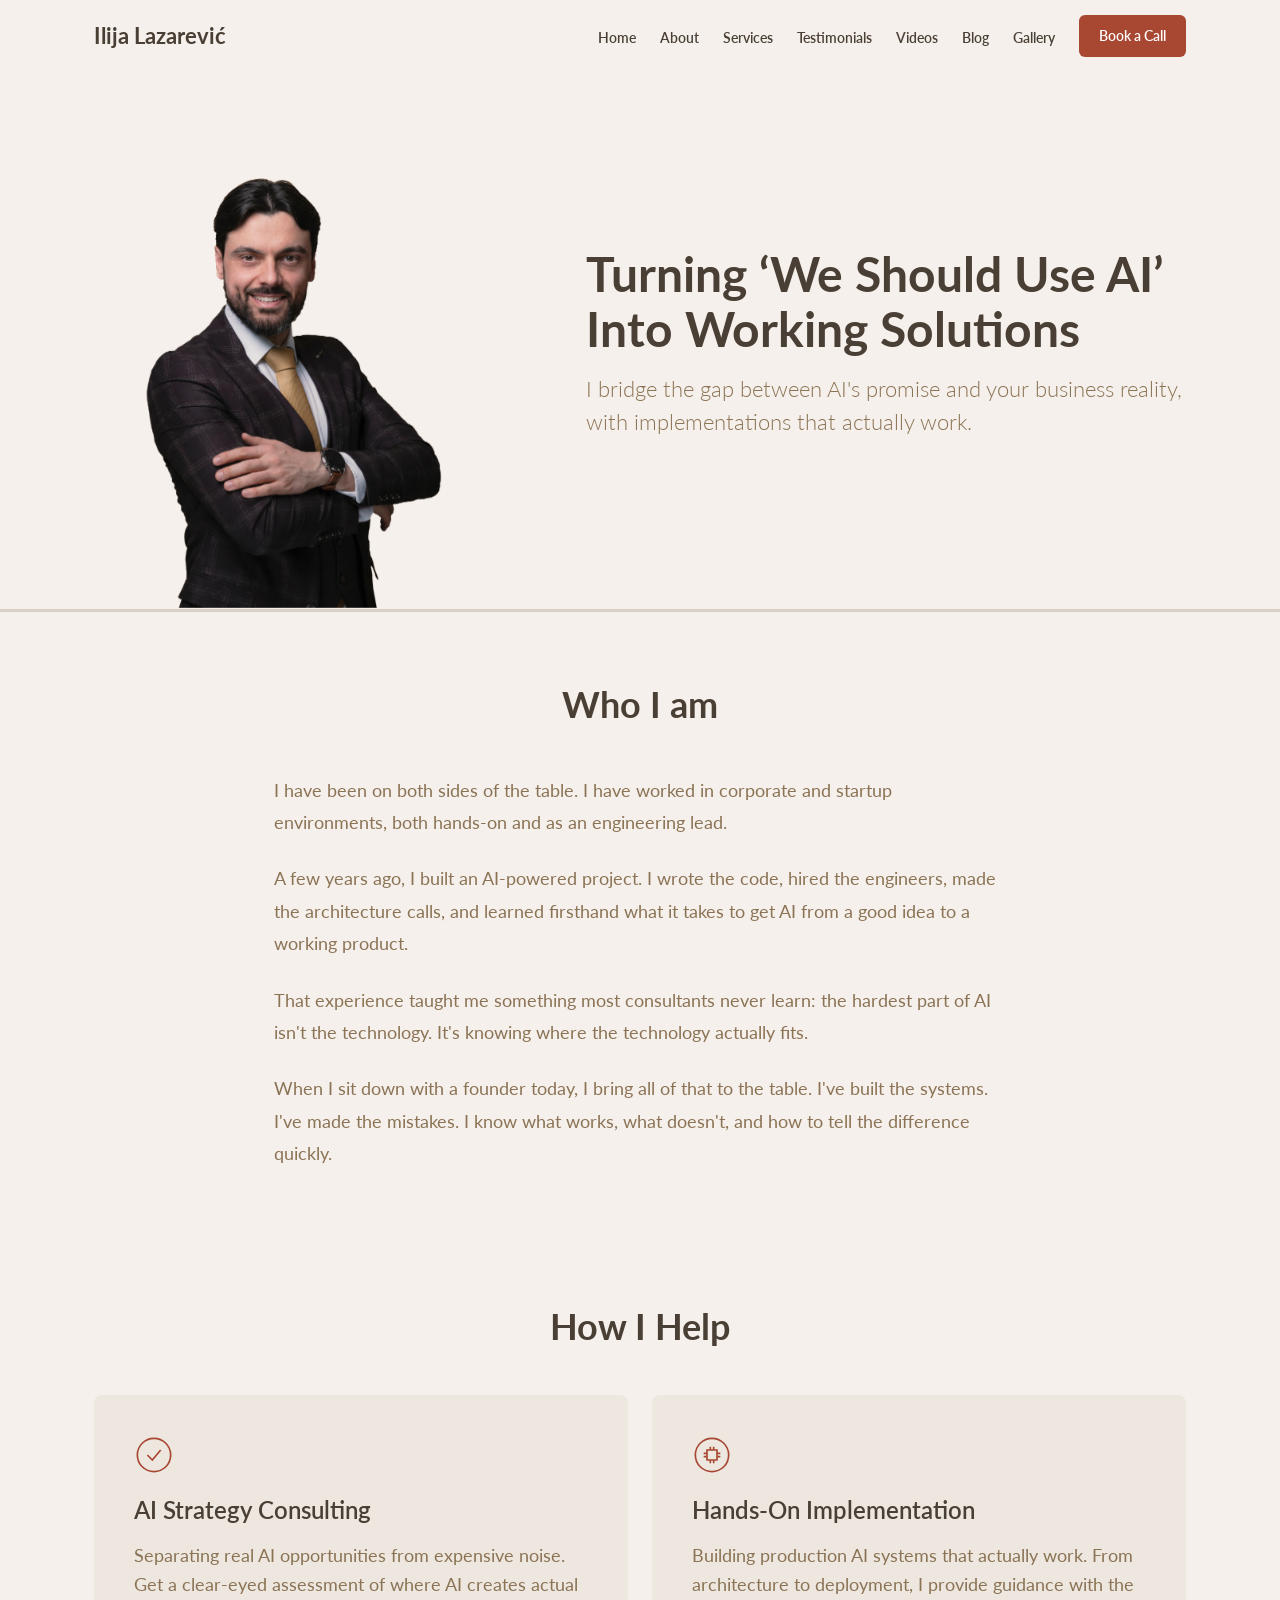
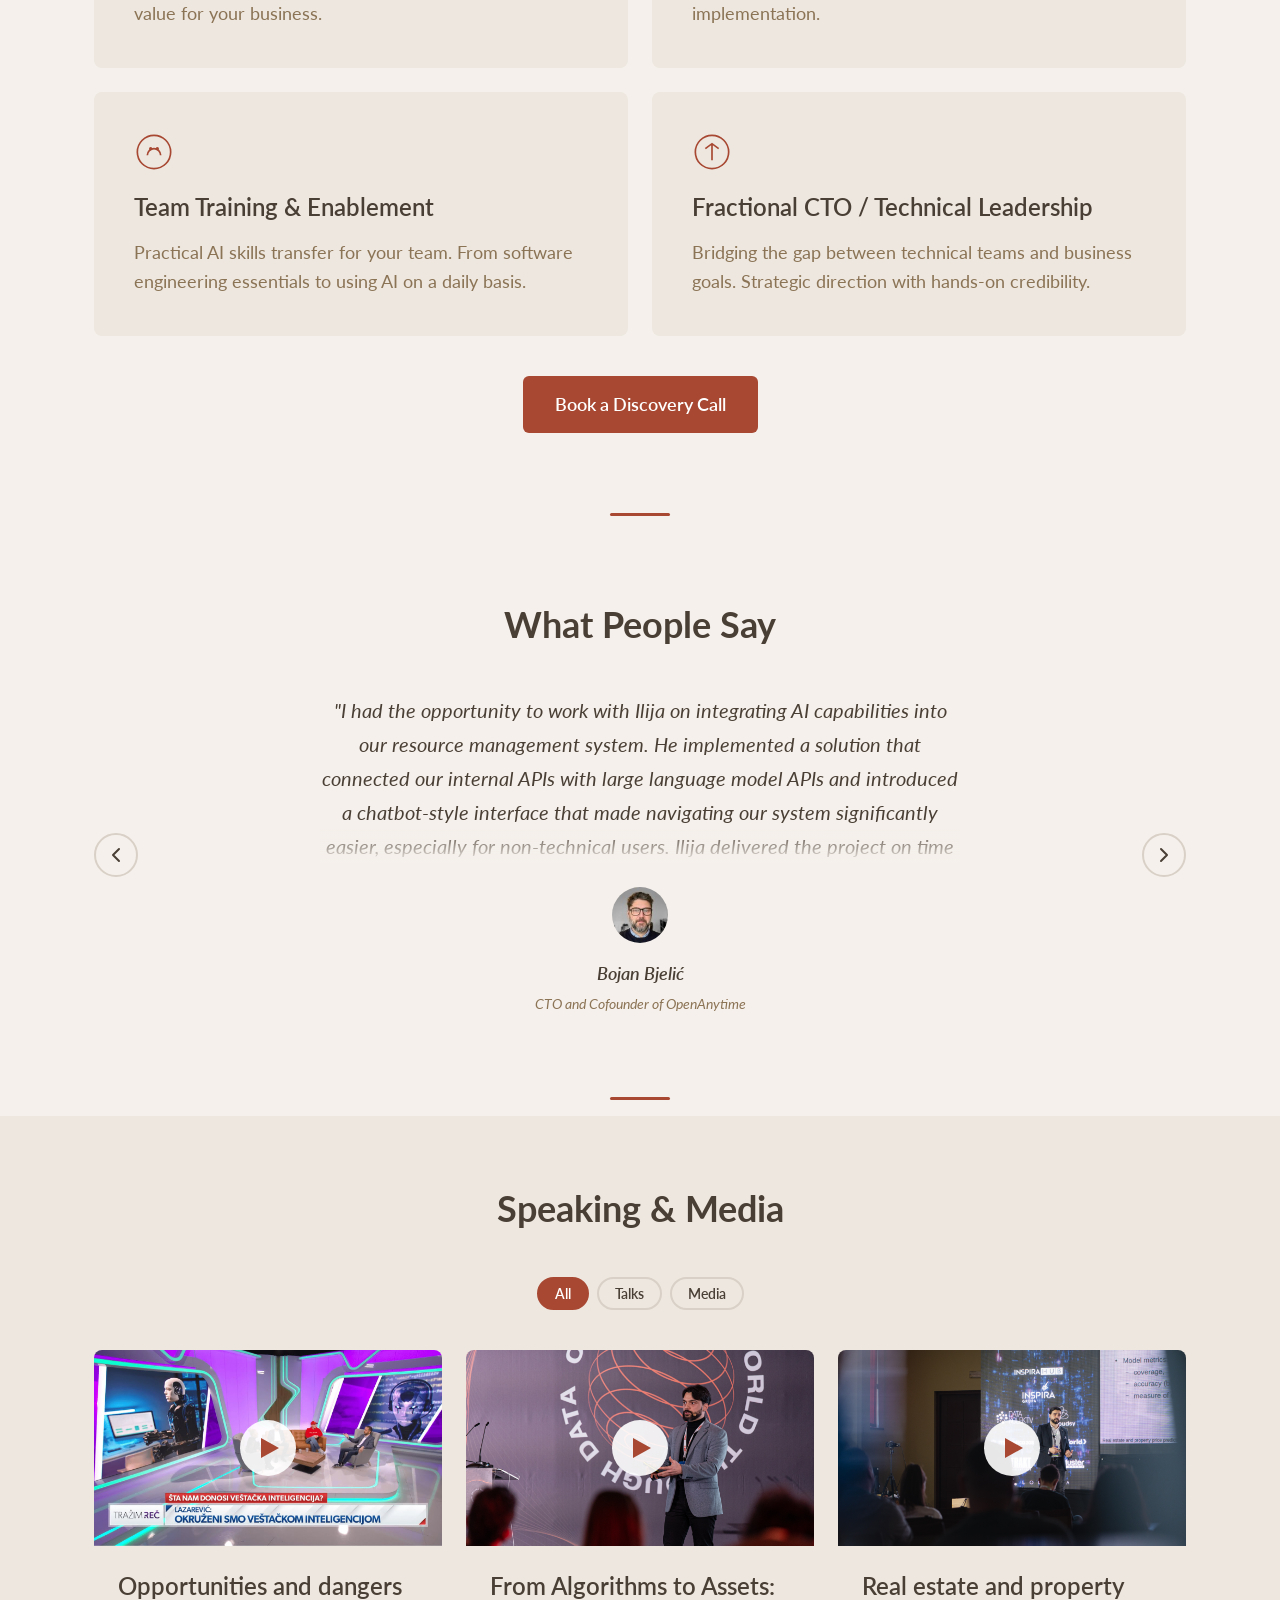
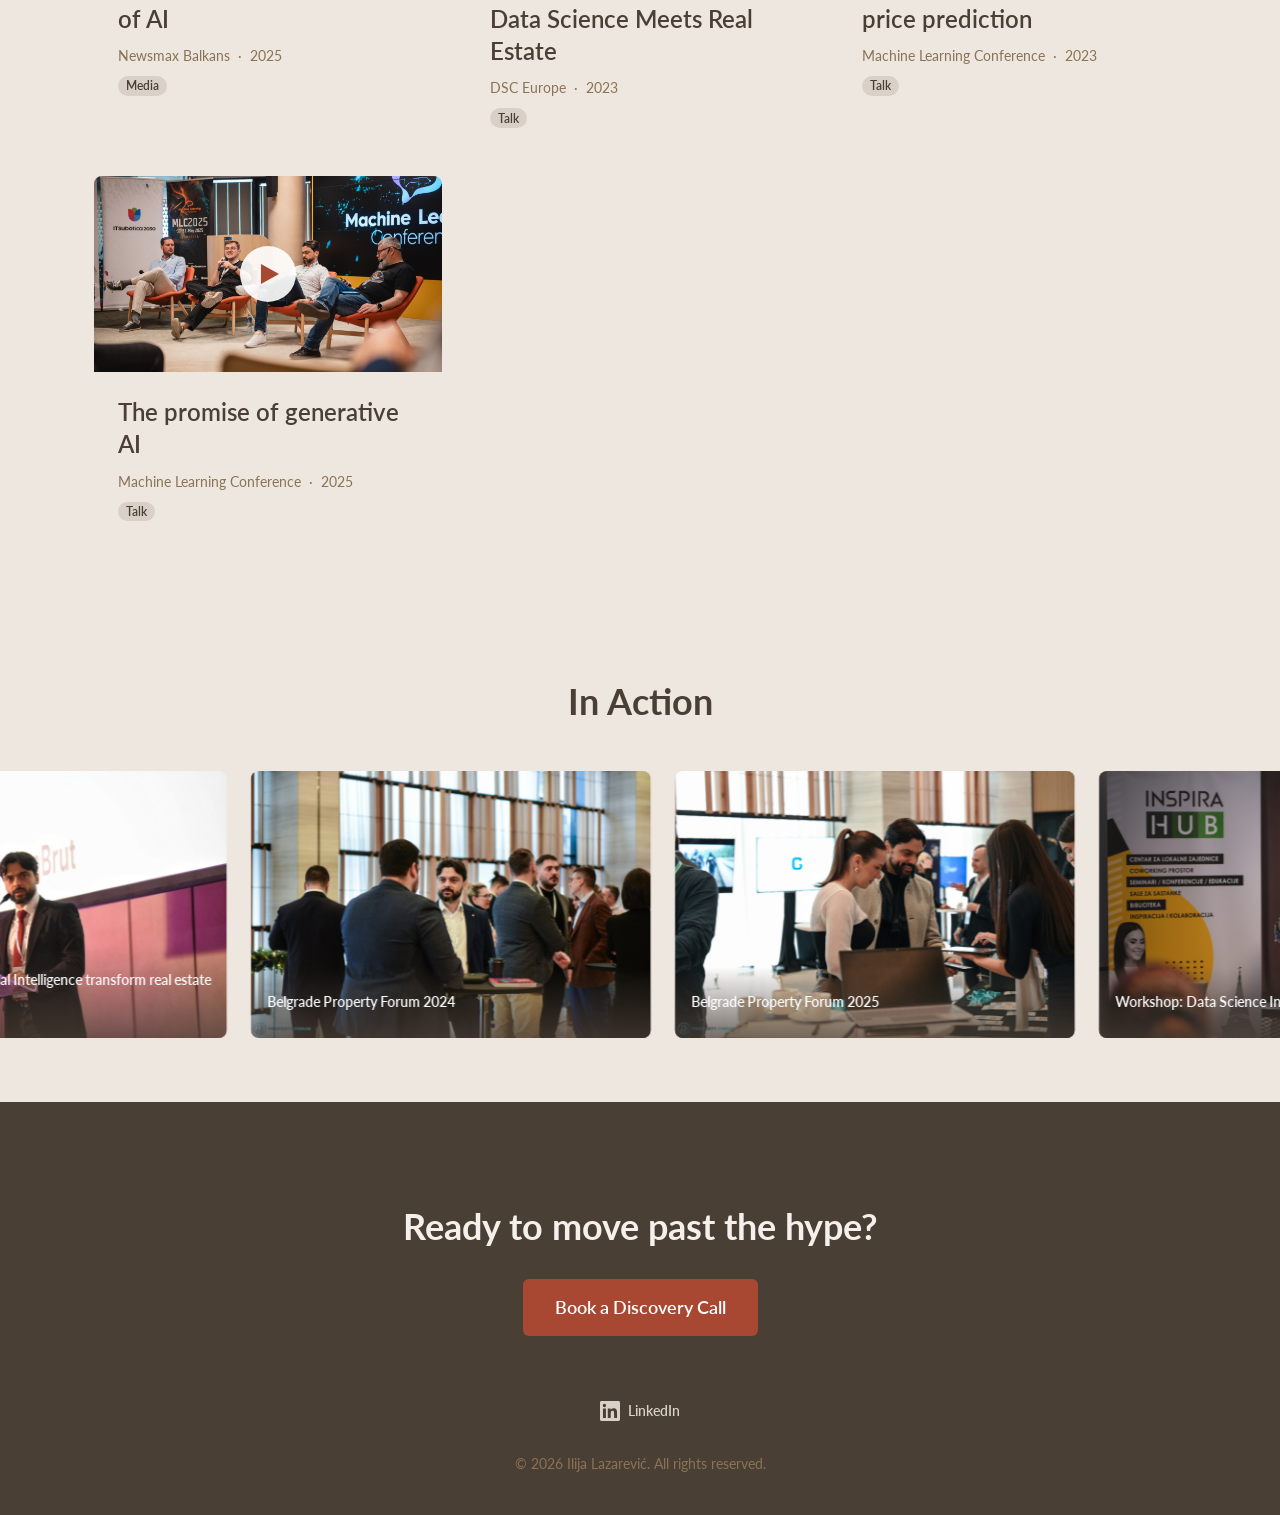
==== commit aae8484d: "Update website content" ====
--- a/index.html
+++ b/index.html
@@ -165,7 +165,7 @@
     </section>
     <!-- Who I am -->
     <section class="whoiam bg-cream" id="whoiam">
-      <div class="whoiam__inner container">
+      <div class="whoiam__inner container fade-in">
         <h2 class="section-title">Who I am</h2>
         <p class="whoiam__text">I have been on both sides of the table. I have worked in corporate and startup environments, both hands-on and as an engineering lead.</p>
         <p class="whoiam__text">A few years ago, I built an AI-powered project. I wrote the code, hired the engineers, made the architecture calls, and learned firsthand what it takes to get AI from a good idea to a working product.</p>
@@ -175,7 +175,7 @@
     </section>
     <!-- Services -->
     <section class="services bg-cream" id="services">
-      <div class="services__inner container">
+      <div class="services__inner container fade-in">
         <h2 class="section-title">How I Help</h2>
         <div class="services__grid">
           <div class="service-card">
@@ -216,7 +216,7 @@
     <div class="section-accent" aria-hidden="true"></div>
     <!-- Recommendations -->
     <section class="recommendations bg-cream" id="recommendations">
-      <div class="recommendations__inner container">
+      <div class="recommendations__inner container fade-in">
         <h2 class="section-title">What People Say</h2>
         <div class="carousel" role="region" aria-label="Client testimonials" data-auto-advance="5" data-text-scroll-speed="30">
           <button class="carousel__btn carousel__btn--prev" aria-label="Previous testimonial">
@@ -271,7 +271,7 @@
     <div class="section-accent" aria-hidden="true"></div>
     <!-- Videos -->
     <section class="videos bg-linen" id="videos">
-      <div class="videos__inner container">
+      <div class="videos__inner container fade-in">
         <h2 class="section-title">Speaking & Media</h2>
         <div class="videos__filters">
           <button class="filter-pill filter-pill--active" data-filter="all" aria-pressed="true">All</button>
@@ -329,10 +329,10 @@
 <!--    <div class="section-accent" aria-hidden="true"></div>-->
     <!-- Gallery -->
     <section class="gallery bg-linen" id="gallery">
-      <div class="gallery__inner container">
+      <div class="gallery__inner container fade-in">
         <h2 class="section-title">In Action</h2>
       </div>
-      <div class="filmstrip" role="region" aria-label="Photo gallery">
+      <div class="filmstrip fade-in" role="region" aria-label="Photo gallery">
         <div class="filmstrip__track" id="filmstrip-track">
           <figure class="filmstrip__item">
             <div class="filmstrip__image filmstrip__image--1" style="background-image: url('assets/images/gallery/bpf2023.png'); background-size: cover; background-position: center;" aria-hidden="true"></div>
@@ -415,7 +415,7 @@
 
   <!-- Footer -->
   <footer class="footer" id="footer-cta">
-    <div class="footer__inner container">
+    <div class="footer__inner container fade-in">
       <div class="footer__cta">
         <h2 class="footer__heading">Ready to move past the hype?</h2>
         <a href="https://calendly.com/ilija-lazarevic/30min" class="btn btn--primary btn--large btn--on-dark" target="_blank" rel="noopener noreferrer">Book a Discovery Call</a>
--- a/css/styles.css
+++ b/css/styles.css
@@ -1 +1 @@
-:root{--color-cream:#F5F0EB;--color-linen:#EDE7DF;--color-warm-gray:#D9D1C7;--color-earth-brown:#8B7355;--color-deep-brown:#4A3F35;--color-terracotta:#A84832;--color-dark-terra:#8A3A28;--font-family:'Lato', sans-serif;--font-light:300;--font-regular:400;--font-semibold:600;--font-bold:700;--fs-h1:clamp(2rem, 5vw, 3rem);--fs-h2:clamp(1.75rem, 4vw, 2.25rem);--fs-h3:clamp(1.125rem, 2.5vw, 1.5rem);--fs-body:clamp(1rem, 1.5vw, 1.125rem);--fs-small:0.875rem;--space-xs:clamp(0.5rem, 1vw, 0.75rem);--space-sm:clamp(0.75rem, 1.5vw, 1rem);--space-md:clamp(1rem, 2.5vw, 1.5rem);--space-lg:clamp(1.5rem, 4vw, 2.5rem);--space-xl:clamp(2rem, 6vw, 4rem);--space-2xl:clamp(3rem, 8vw, 6rem);--container-max:1140px;--header-height:72px;--header-height-shrunk:56px;--transition-fast:200ms ease;--transition-base:300ms ease}*,::after,::before{box-sizing:border-box;margin:0;padding:0}html{scroll-behavior:smooth;scroll-padding-top:var(--header-height)}body{font-family:var(--font-family);font-size:var(--fs-body);font-weight:var(--font-regular);line-height:1.6;color:var(--color-deep-brown);background-color:var(--color-cream);-webkit-font-smoothing:antialiased;-moz-osx-font-smoothing:grayscale}img,svg{display:block;max-width:100%}a{color:var(--color-terracotta);text-decoration:none;transition:color var(--transition-fast)}a:hover{color:var(--color-dark-terra)}ul{list-style:none}.skip-link{position:absolute;top:-100%;left:50%;transform:translateX(-50%);background:var(--color-terracotta);color:#fff;padding:.5rem 1rem;border-radius:0 0 4px 4px;z-index:1000;font-weight:var(--font-semibold)}.skip-link:focus{top:0}:focus-visible{outline:2px solid var(--color-terracotta);outline-offset:2px}@media (prefers-reduced-motion:reduce){*,::after,::before{animation-duration:.01ms!important;animation-iteration-count:1!important;transition-duration:.01ms!important;scroll-behavior:auto!important}}.container{width:100%;max-width:var(--container-max);margin:0 auto;padding:0 var(--space-md)}.bg-cream{background-color:var(--color-cream)}.bg-linen{background-color:var(--color-linen)}.section-accent{display:flex;justify-content:center;padding:var(--space-sm)0;background-color:transparent}.section-accent::before{content:"";display:block;width:60px;height:3px;border-radius:2px}.btn{display:inline-block;font-family:var(--font-family);font-weight:var(--font-semibold);font-size:var(--fs-small);text-align:center;border:0;border-radius:6px;cursor:pointer;transition:background-color var(--transition-fast),transform var(--transition-fast);text-decoration:none}.btn--primary,.section-accent::before{background-color:var(--color-terracotta)}.btn--primary{color:#fff;padding:.625rem 1.25rem}.btn--primary:focus-visible,.btn--primary:hover{background-color:var(--color-dark-terra);color:#fff}.btn--large{font-size:var(--fs-body);padding:.875rem 2rem}.btn--outline{background:0 0;border:2px solid var(--color-terracotta);color:var(--color-terracotta);padding:.625rem 1.5rem}.btn--outline:hover{background-color:var(--color-terracotta);color:#fff}.btn--on-dark:focus-visible,.btn--on-dark:hover{background-color:var(--color-cream);color:var(--color-terracotta)}.header{position:fixed;top:0;left:0;right:0;z-index:100;background-color:var(--color-cream);height:var(--header-height);transition:height var(--transition-base),box-shadow var(--transition-base),background-color var(--transition-base)}.header--shrunk{height:var(--header-height-shrunk);box-shadow:0 2px 8px rgba(74,63,53,.1)}.header__inner{display:flex;align-items:center;justify-content:space-between;height:100%}.header__logo{font-size:clamp(1.125rem,2vw,1.375rem);font-weight:var(--font-bold);white-space:nowrap}.header__logo,.header__logo:hover{color:var(--color-deep-brown)}.header__nav{flex:1;display:flex;justify-content:flex-end}.header__nav-list{display:flex;align-items:center;gap:var(--space-md)}.header__nav-link{color:var(--color-deep-brown);font-size:var(--fs-small);font-weight:var(--font-semibold);position:relative}.header__nav-link::after{content:"";position:absolute;bottom:-4px;left:0;width:0;height:2px;background-color:var(--color-terracotta);transition:width var(--transition-fast)}.header__nav-link:hover{color:var(--color-terracotta)}.header__nav-link:hover::after{width:100%}.header__cta{opacity:0;pointer-events:none;transform:translateY(-4px);transition:opacity var(--transition-base),transform var(--transition-base)}.header--shrunk .header__cta{opacity:1;pointer-events:auto;transform:translateY(0)}.header__toggle{display:none;flex-direction:column;justify-content:center;gap:5px;width:32px;height:32px;background:0 0;border:0;cursor:pointer;padding:4px}.header__toggle-bar{display:block;width:100%;height:2px;background-color:var(--color-deep-brown);border-radius:2px;transition:transform var(--transition-fast),opacity var(--transition-fast)}.header__toggle[aria-expanded=true] .header__toggle-bar:nth-child(1){transform:translateY(7px) rotate(45deg)}.header__toggle[aria-expanded=true] .header__toggle-bar:nth-child(2){opacity:0}.header__toggle[aria-expanded=true] .header__toggle-bar:nth-child(3){transform:translateY(-7px) rotate(-45deg)}.hero{padding-top:calc(var(--header-height) + var(--space-xl));padding-bottom:var(--space-xl);position:relative;overflow:visible}.hero::after{content:"";position:absolute;bottom:0;left:0;right:0;height:3px;background-color:var(--color-warm-gray)}.hero__inner{display:flex;flex-direction:column;align-items:center;gap:var(--space-lg)}.hero__text{max-width:600px}.hero__title{font-size:var(--fs-h1);font-weight:var(--font-bold);line-height:1.15;color:var(--color-deep-brown);margin-bottom:var(--space-sm)}.hero__subtitle{font-size:clamp(1.125rem,2.5vw,1.375rem);font-weight:var(--font-light);color:var(--color-earth-brown);line-height:1.5}.hero__headshot{max-width:clamp(240px,40vw,380px);height:auto;mix-blend-mode:multiply;flex-shrink:0;position:relative;z-index:1}.whoiam{padding:var(--space-xl)0}.whoiam__inner{max-width:780px}.whoiam__text{font-size:var(--fs-body);color:var(--color-earth-brown);line-height:1.8;margin-bottom:var(--space-md)}.whoiam__text:last-child{margin-bottom:0}.section-title{font-size:var(--fs-h2);font-weight:var(--font-bold);color:var(--color-deep-brown);text-align:center;margin-bottom:var(--space-lg)}.services{padding:var(--space-xl)0}.services__grid{display:grid;grid-template-columns:1fr;gap:var(--space-md);margin-bottom:var(--space-lg)}.service-card{background-color:var(--color-linen);border-radius:8px;padding:var(--space-lg);transition:transform var(--transition-fast),box-shadow var(--transition-fast)}.service-card:hover{transform:translateY(-2px);box-shadow:0 4px 16px rgba(74,63,53,.08)}.service-card__icon{color:var(--color-terracotta);margin-bottom:var(--space-sm)}.service-card__icon svg{width:40px;height:40px}.service-card__title{font-size:var(--fs-h3);font-weight:var(--font-semibold);color:var(--color-deep-brown);margin-bottom:var(--space-xs)}.service-card__desc{color:var(--color-earth-brown);line-height:1.6}.services__cta{text-align:center}.recommendations{padding:var(--space-xl)0}.carousel{position:relative;display:flex;align-items:center;gap:var(--space-sm)}.carousel__track{position:relative;flex:1;min-width:0}.carousel__card,.testimonial__quote::after{position:absolute;left:0;pointer-events:none}.carousel__card{top:0;width:100%;opacity:0;transition:opacity .5s ease}.carousel__card.active{position:relative;opacity:1;pointer-events:auto}.carousel__btn{flex-shrink:0;display:flex;align-items:center;justify-content:center;width:44px;height:44px;border-radius:50%;border:2px solid var(--color-warm-gray);background:var(--color-cream);color:var(--color-deep-brown);cursor:pointer;transition:border-color var(--transition-fast),color var(--transition-fast)}.carousel__btn:hover,.filter-pill:hover{border-color:var(--color-terracotta);color:var(--color-terracotta)}.testimonial{max-width:640px;margin:0 auto;text-align:center}.testimonial__quote{font-size:clamp(1rem,2vw,1.25rem);font-style:italic;color:var(--color-deep-brown);line-height:1.7;margin-bottom:var(--space-md);height:calc(5*1.7em);overflow:hidden;position:relative}.testimonial__quote-inner{display:block;will-change:transform}.testimonial__quote::after{content:"";display:block;bottom:0;right:0;height:1.7em;background:linear-gradient(transparent,var(--color-cream));transition:opacity .3s ease}.testimonial__quote.no-overflow::after,.testimonial__quote.scrolled-end::after{opacity:0}.testimonial__author{font-style:normal;display:flex;flex-direction:column;align-items:center}.testimonial__author strong{font-weight:var(--font-semibold);color:var(--color-deep-brown)}.testimonial__photo{width:56px;height:56px;border-radius:50%;object-fit:cover;margin-bottom:var(--space-sm)}.testimonial__role{font-size:var(--fs-small);color:var(--color-earth-brown)}.logos{padding:var(--space-lg)0}.logos__row{display:flex;flex-wrap:wrap;justify-content:center;align-items:center;gap:var(--space-md)}.logos__item{flex-shrink:0}.logos__svg{width:120px;height:auto;color:var(--color-earth-brown);opacity:.7;transition:opacity var(--transition-fast)}.logos__item:hover .logos__svg{opacity:1}.videos{padding:var(--space-xl)0}.videos__filters{display:flex;justify-content:center;gap:.5rem;margin-bottom:var(--space-lg)}.filter-pill{font-family:var(--font-family);font-size:var(--fs-small);font-weight:var(--font-semibold);padding:.375rem 1rem;border-radius:20px;border:2px solid var(--color-warm-gray);background:0 0;color:var(--color-deep-brown);cursor:pointer;transition:background-color var(--transition-fast),border-color var(--transition-fast),color var(--transition-fast)}.filter-pill--active{background-color:var(--color-terracotta);border-color:var(--color-terracotta);color:#fff}.filter-pill--active:hover{background-color:var(--color-dark-terra);border-color:var(--color-dark-terra);color:#fff}.videos__grid{display:grid;grid-template-columns:1fr;gap:var(--space-md)}.video-card{display:flex;flex-direction:column;width:100%;text-align:left;font-family:var(--font-family);border:0;padding:0;border-radius:8px;overflow:hidden;background-color:var(--color-linen);cursor:pointer;transition:transform var(--transition-fast),box-shadow var(--transition-fast)}.video-card:hover{transform:translateY(-2px);box-shadow:0 4px 16px rgba(74,63,53,.08)}.video-card__thumb{position:relative;aspect-ratio:16/9;width:100%}.video-card__thumb--1{background:linear-gradient(135deg,var(--color-deep-brown),var(--color-terracotta))}.video-card__thumb--2{background:linear-gradient(135deg,var(--color-deep-brown),var(--color-earth-brown))}.video-card__thumb--3{background:linear-gradient(135deg,var(--color-terracotta),var(--color-deep-brown))}.video-card__thumb--4{background:linear-gradient(135deg,var(--color-earth-brown),var(--color-terracotta))}.video-card__play,.video-card__play::after{position:absolute;top:50%;transform:translate(-50%,-50%)}.video-card__play{left:50%;width:56px;height:56px;border-radius:50%;background:rgba(255,255,255,.9);transition:background-color var(--transition-fast),transform var(--transition-fast)}.video-card__play::after{content:"";left:54%;width:0;height:0;border-style:solid;border-width:10px 0 10px 18px;border-color:transparent transparent transparent var(--color-terracotta)}.video-card:hover .video-card__play{background:#fff;transform:translate(-50%,-50%) scale(1.08)}.video-card__body{padding:var(--space-md)}.video-card__title{font-size:var(--fs-h3);font-weight:var(--font-semibold);color:var(--color-deep-brown);line-height:1.35;margin-bottom:var(--space-xs)}.video-card__meta{font-size:var(--fs-small);color:var(--color-earth-brown);margin-bottom:var(--space-xs)}.video-card__dot{margin:0 .25rem}.video-card__badge{display:inline-block;font-size:.75rem;font-weight:var(--font-semibold);padding:.15rem .5rem;border-radius:10px;background-color:var(--color-warm-gray);color:var(--color-deep-brown)}.video-card--overflow,.video-card[hidden]{display:none}.videos__more{text-align:center;margin-top:var(--space-lg)}.lightbox{position:fixed;inset:0;z-index:200;display:flex;align-items:center;justify-content:center;opacity:0;transition:opacity var(--transition-base)}.lightbox:not([hidden]){opacity:1}.lightbox[hidden]{display:none}.lightbox__backdrop{position:absolute;inset:0;background:rgba(74,63,53,.85)}.lightbox__content{position:relative;width:90vw;max-width:900px;z-index:1}.lightbox__close{position:absolute;top:-40px;right:0;background:0 0;border:0;color:#fff;font-size:2rem;line-height:1;cursor:pointer;padding:.25rem .5rem;transition:color var(--transition-fast)}.lightbox__close:hover{color:var(--color-terracotta)}.lightbox__player{position:relative;width:100%;aspect-ratio:16/9;background:#000;border-radius:8px;overflow:hidden}.lightbox__player iframe{position:absolute;inset:0;width:100%;height:100%;border:0}.lightbox__title{color:#fff;font-size:var(--fs-body);font-weight:var(--font-semibold);margin-top:var(--space-sm);text-align:center}@media (prefers-reduced-motion:reduce){.lightbox{transition:none}}.blog{padding:var(--space-xl)0}.blog__grid{display:grid;grid-template-columns:1fr;gap:var(--space-md)}.blog-card{display:block;border-radius:8px;overflow:hidden;background-color:var(--color-linen);transition:transform var(--transition-fast),box-shadow var(--transition-fast);color:inherit}.blog-card:hover{transform:translateY(-2px);box-shadow:0 4px 16px rgba(74,63,53,.08);color:inherit}.blog-card__image{aspect-ratio:16/9;width:100%}.blog-card__image--1{background:linear-gradient(135deg,var(--color-warm-gray),var(--color-earth-brown))}.blog-card__image--2{background:linear-gradient(135deg,var(--color-earth-brown),var(--color-terracotta))}.blog-card__image--3{background:linear-gradient(135deg,var(--color-terracotta),var(--color-warm-gray))}.blog-card__body{padding:var(--space-md)}.blog-card__date{font-size:var(--fs-small);color:var(--color-earth-brown);display:block;margin-bottom:var(--space-xs)}.blog-card__title{font-size:var(--fs-h3);font-weight:var(--font-semibold);color:var(--color-deep-brown);line-height:1.35}.filmstrip,.gallery{padding:var(--space-xl)0 var(--space-xl);overflow:hidden}.filmstrip{cursor:grab;user-select:none;touch-action:pan-y;padding:0 var(--space-md)}.filmstrip:active{cursor:grabbing}.filmstrip__track{display:flex;gap:var(--space-md);width:max-content;will-change:transform}.filmstrip__item{position:relative;flex-shrink:0;border-radius:8px;overflow:hidden}.filmstrip__image{width:clamp(260px,35vw,400px);aspect-ratio:3/2}.filmstrip__image--1{background:linear-gradient(160deg,var(--color-warm-gray) 0%,var(--color-earth-brown) 100%)}.filmstrip__image--2{background:linear-gradient(160deg,var(--color-earth-brown) 0%,var(--color-terracotta) 100%)}.filmstrip__image--3{background:linear-gradient(160deg,var(--color-terracotta) 0%,var(--color-deep-brown) 100%)}.filmstrip__image--4{background:linear-gradient(160deg,var(--color-deep-brown) 0%,var(--color-warm-gray) 100%)}.filmstrip__image--5{background:linear-gradient(160deg,var(--color-warm-gray) 0%,var(--color-terracotta) 100%)}.filmstrip__image--6{background:linear-gradient(160deg,var(--color-terracotta) 0%,var(--color-earth-brown) 100%)}.filmstrip__caption{position:absolute;bottom:0;left:0;right:0;padding:var(--space-md) var(--space-sm);background:linear-gradient(transparent,rgba(74,63,53,.75));color:#fff;font-size:var(--fs-small);font-weight:var(--font-semibold)}.footer{background-color:var(--color-deep-brown);color:var(--color-linen);padding:var(--space-2xl)0 var(--space-lg);text-align:center}.footer__cta{margin-bottom:var(--space-xl)}.footer__heading{font-size:var(--fs-h2);font-weight:var(--font-bold);color:var(--color-cream)}.footer__heading,.footer__links{margin-bottom:var(--space-md)}.footer__social{display:inline-flex;align-items:center;gap:.5rem;color:var(--color-warm-gray);font-size:var(--fs-small);font-weight:var(--font-semibold);transition:color var(--transition-fast)}.footer__social:hover{color:var(--color-cream)}.footer__social svg{display:inline-block}.footer__copy{font-size:var(--fs-small);color:var(--color-earth-brown)}@media (min-width:768px){.hero__inner{flex-direction:row;justify-content:space-between;text-align:left}.hero__headshot{margin-bottom:-60px}.hero__text{flex:1}.blog__grid,.services__grid,.videos__grid{grid-template-columns:repeat(2,1fr)}.blog__grid .blog-card:last-child{grid-column:1/-1;max-width:50%;justify-self:center}}@media (min-width:1024px){html{scroll-padding-top:var(--header-height-shrunk)}.header__toggle{display:none!important}.header__nav{display:flex!important}.services__grid{grid-template-columns:repeat(2,1fr)}.blog__grid,.videos__grid{grid-template-columns:repeat(3,1fr)}.blog__grid .blog-card:last-child{grid-column:auto;max-width:100%;justify-self:auto}}@media (max-width:767px){.header__toggle{display:flex}.header__nav{display:none;position:absolute;top:100%;left:0;right:0;background-color:var(--color-cream);box-shadow:0 4px 12px rgba(74,63,53,.1);padding:var(--space-md)}.header__nav--open{display:block}.header__nav-list{flex-direction:column;align-items:stretch;gap:0}.header__nav-link{display:block;padding:var(--space-sm)0;border-bottom:1px solid var(--color-warm-gray)}.header__nav-link::after{display:none}.header__cta{opacity:1;pointer-events:auto;transform:none;margin-top:var(--space-sm);display:block}.header__cta,.hero{text-align:center}.carousel__btn{display:none}}+:root{--color-cream:#F5F0EB;--color-linen:#EDE7DF;--color-warm-gray:#D9D1C7;--color-earth-brown:#8B7355;--color-deep-brown:#4A3F35;--color-terracotta:#A84832;--color-dark-terra:#8A3A28;--font-family:'Lato', sans-serif;--font-light:300;--font-regular:400;--font-semibold:600;--font-bold:700;--fs-h1:clamp(2rem, 5vw, 3rem);--fs-h2:clamp(1.75rem, 4vw, 2.25rem);--fs-h3:clamp(1.125rem, 2.5vw, 1.5rem);--fs-body:clamp(1rem, 1.5vw, 1.125rem);--fs-small:0.875rem;--space-xs:clamp(0.5rem, 1vw, 0.75rem);--space-sm:clamp(0.75rem, 1.5vw, 1rem);--space-md:clamp(1rem, 2.5vw, 1.5rem);--space-lg:clamp(1.5rem, 4vw, 2.5rem);--space-xl:clamp(2rem, 6vw, 4rem);--space-2xl:clamp(3rem, 8vw, 6rem);--container-max:1140px;--header-height:72px;--header-height-shrunk:56px;--transition-fast:200ms ease;--transition-base:300ms ease}*,::after,::before{box-sizing:border-box;margin:0;padding:0}html{scroll-behavior:smooth;scroll-padding-top:var(--header-height)}body{font-family:var(--font-family);font-size:var(--fs-body);font-weight:var(--font-regular);line-height:1.6;color:var(--color-deep-brown);background-color:var(--color-cream);-webkit-font-smoothing:antialiased;-moz-osx-font-smoothing:grayscale}img,svg{display:block;max-width:100%}a{color:var(--color-terracotta);text-decoration:none;transition:color var(--transition-fast)}a:hover{color:var(--color-dark-terra)}ul{list-style:none}.skip-link{position:absolute;top:-100%;left:50%;transform:translateX(-50%);background:var(--color-terracotta);color:#fff;padding:.5rem 1rem;border-radius:0 0 4px 4px;z-index:1000;font-weight:var(--font-semibold)}.skip-link:focus{top:0}:focus-visible{outline:2px solid var(--color-terracotta);outline-offset:2px}@media (prefers-reduced-motion:reduce){*,::after,::before{animation-duration:.01ms!important;animation-iteration-count:1!important;transition-duration:.01ms!important;scroll-behavior:auto!important}}.container{width:100%;max-width:var(--container-max);margin:0 auto;padding:0 var(--space-md)}.bg-cream{background-color:var(--color-cream)}.bg-linen{background-color:var(--color-linen)}.fade-in{opacity:0;transform:translateY(24px);transition:opacity .6s ease-out,transform .6s ease-out}.fade-in.visible{opacity:1;transform:translateY(0)}.section-accent{display:flex;justify-content:center;padding:var(--space-sm)0;background-color:transparent}.section-accent::before{content:"";display:block;width:60px;height:3px;border-radius:2px}.btn{display:inline-block;font-family:var(--font-family);font-weight:var(--font-semibold);font-size:var(--fs-small);text-align:center;border:0;border-radius:6px;cursor:pointer;transition:background-color var(--transition-fast),transform var(--transition-fast);text-decoration:none}.btn--primary,.section-accent::before{background-color:var(--color-terracotta)}.btn--primary{color:#fff;padding:.625rem 1.25rem}.btn--primary:focus-visible,.btn--primary:hover{background-color:var(--color-dark-terra);color:#fff}.btn--large{font-size:var(--fs-body);padding:.875rem 2rem}.btn--outline{background:0 0;border:2px solid var(--color-terracotta);color:var(--color-terracotta);padding:.625rem 1.5rem}.btn--outline:hover{background-color:var(--color-terracotta);color:#fff}.btn--on-dark:focus-visible,.btn--on-dark:hover{background-color:var(--color-cream);color:var(--color-terracotta)}.header{position:fixed;top:0;left:0;right:0;z-index:100;background-color:var(--color-cream);height:var(--header-height);transition:height var(--transition-base),box-shadow var(--transition-base),background-color var(--transition-base)}.header--shrunk{height:var(--header-height-shrunk);box-shadow:0 2px 8px rgba(74,63,53,.1)}.header__inner{display:flex;align-items:center;justify-content:space-between;height:100%}.header__logo{font-size:clamp(1.125rem,2vw,1.375rem);font-weight:var(--font-bold);white-space:nowrap}.header__logo,.header__logo:hover{color:var(--color-deep-brown)}.header__nav{flex:1;display:flex;justify-content:flex-end}.header__nav-list{display:flex;align-items:center;gap:var(--space-md)}.header__nav-link{color:var(--color-deep-brown);font-size:var(--fs-small);font-weight:var(--font-semibold);position:relative}.header__nav-link::after{content:"";position:absolute;bottom:-4px;left:0;width:0;height:2px;background-color:var(--color-terracotta);transition:width var(--transition-fast)}.header__nav-link:hover{color:var(--color-terracotta)}.header__nav-link:hover::after{width:100%}.header__cta{opacity:0;pointer-events:none;transform:translateY(-4px);transition:opacity var(--transition-base),transform var(--transition-base)}.header--shrunk .header__cta{opacity:1;pointer-events:auto;transform:translateY(0)}.header__toggle{display:none;flex-direction:column;justify-content:center;gap:5px;width:32px;height:32px;background:0 0;border:0;cursor:pointer;padding:4px}.header__toggle-bar{display:block;width:100%;height:2px;background-color:var(--color-deep-brown);border-radius:2px;transition:transform var(--transition-fast),opacity var(--transition-fast)}.header__toggle[aria-expanded=true] .header__toggle-bar:nth-child(1){transform:translateY(7px) rotate(45deg)}.header__toggle[aria-expanded=true] .header__toggle-bar:nth-child(2){opacity:0}.header__toggle[aria-expanded=true] .header__toggle-bar:nth-child(3){transform:translateY(-7px) rotate(-45deg)}.hero{padding-top:calc(var(--header-height) + var(--space-xl));padding-bottom:var(--space-xl);position:relative;overflow:visible}.hero::after{content:"";position:absolute;bottom:0;left:0;right:0;height:3px;background-color:var(--color-warm-gray)}.hero__inner{display:flex;flex-direction:column;align-items:center;gap:var(--space-lg)}.hero__text{max-width:600px}.hero__title{font-size:var(--fs-h1);font-weight:var(--font-bold);line-height:1.15;color:var(--color-deep-brown);margin-bottom:var(--space-sm)}.hero__subtitle{font-size:clamp(1.125rem,2.5vw,1.375rem);font-weight:var(--font-light);color:var(--color-earth-brown);line-height:1.5}.hero__headshot{max-width:clamp(240px,40vw,380px);height:auto;mix-blend-mode:multiply;flex-shrink:0;position:relative;z-index:1}.whoiam{padding:var(--space-xl)0}.whoiam__inner{max-width:780px}.whoiam__text{font-size:var(--fs-body);color:var(--color-earth-brown);line-height:1.8;margin-bottom:var(--space-md)}.whoiam__text:last-child{margin-bottom:0}.section-title{font-size:var(--fs-h2);font-weight:var(--font-bold);color:var(--color-deep-brown);text-align:center;margin-bottom:var(--space-lg)}.services{padding:var(--space-xl)0}.services__grid{display:grid;grid-template-columns:1fr;gap:var(--space-md);margin-bottom:var(--space-lg)}.service-card{background-color:var(--color-linen);border-radius:8px;padding:var(--space-lg);transition:transform var(--transition-fast),box-shadow var(--transition-fast)}.service-card:hover{transform:translateY(-2px);box-shadow:0 4px 16px rgba(74,63,53,.08)}.service-card__icon{color:var(--color-terracotta);margin-bottom:var(--space-sm)}.service-card__icon svg{width:40px;height:40px}.service-card__title{font-size:var(--fs-h3);font-weight:var(--font-semibold);color:var(--color-deep-brown);margin-bottom:var(--space-xs)}.service-card__desc{color:var(--color-earth-brown);line-height:1.6}.services__cta{text-align:center}.recommendations{padding:var(--space-xl)0}.carousel{position:relative;display:flex;align-items:center;gap:var(--space-sm)}.carousel__track{position:relative;flex:1;min-width:0}.carousel__card,.testimonial__quote::after{position:absolute;left:0;pointer-events:none}.carousel__card{top:0;width:100%;opacity:0;transition:opacity .5s ease}.carousel__card.active{position:relative;opacity:1;pointer-events:auto}.carousel__btn{flex-shrink:0;display:flex;align-items:center;justify-content:center;width:44px;height:44px;border-radius:50%;border:2px solid var(--color-warm-gray);background:var(--color-cream);color:var(--color-deep-brown);cursor:pointer;transition:border-color var(--transition-fast),color var(--transition-fast)}.carousel__btn:hover,.filter-pill:hover{border-color:var(--color-terracotta);color:var(--color-terracotta)}.testimonial{max-width:640px;margin:0 auto;text-align:center}.testimonial__quote{font-size:clamp(1rem,2vw,1.25rem);font-style:italic;color:var(--color-deep-brown);line-height:1.7;margin-bottom:var(--space-md);height:calc(5*1.7em);overflow:hidden;position:relative}.testimonial__quote-inner{display:block;will-change:transform}.testimonial__quote::after{content:"";display:block;bottom:0;right:0;height:1.7em;background:linear-gradient(transparent,var(--color-cream));transition:opacity .3s ease}.testimonial__quote.no-overflow::after,.testimonial__quote.scrolled-end::after{opacity:0}.testimonial__author{font-style:normal;display:flex;flex-direction:column;align-items:center}.testimonial__author strong{font-weight:var(--font-semibold);color:var(--color-deep-brown)}.testimonial__photo{width:56px;height:56px;border-radius:50%;object-fit:cover;margin-bottom:var(--space-sm)}.testimonial__role{font-size:var(--fs-small);color:var(--color-earth-brown)}.logos{padding:var(--space-lg)0}.logos__row{display:flex;flex-wrap:wrap;justify-content:center;align-items:center;gap:var(--space-md)}.logos__item{flex-shrink:0}.logos__svg{width:120px;height:auto;color:var(--color-earth-brown);opacity:.7;transition:opacity var(--transition-fast)}.logos__item:hover .logos__svg{opacity:1}.videos{padding:var(--space-xl)0}.videos__filters{display:flex;justify-content:center;gap:.5rem;margin-bottom:var(--space-lg)}.filter-pill{font-family:var(--font-family);font-size:var(--fs-small);font-weight:var(--font-semibold);padding:.375rem 1rem;border-radius:20px;border:2px solid var(--color-warm-gray);background:0 0;color:var(--color-deep-brown);cursor:pointer;transition:background-color var(--transition-fast),border-color var(--transition-fast),color var(--transition-fast)}.filter-pill--active{background-color:var(--color-terracotta);border-color:var(--color-terracotta);color:#fff}.filter-pill--active:hover{background-color:var(--color-dark-terra);border-color:var(--color-dark-terra);color:#fff}.videos__grid{display:grid;grid-template-columns:1fr;gap:var(--space-md)}.video-card{display:flex;flex-direction:column;width:100%;text-align:left;font-family:var(--font-family);border:0;padding:0;border-radius:8px;overflow:hidden;background-color:var(--color-linen);cursor:pointer;transition:transform var(--transition-fast),box-shadow var(--transition-fast)}.video-card:hover{transform:translateY(-2px);box-shadow:0 4px 16px rgba(74,63,53,.08)}.video-card__thumb{position:relative;aspect-ratio:16/9;width:100%}.video-card__thumb--1{background:linear-gradient(135deg,var(--color-deep-brown),var(--color-terracotta))}.video-card__thumb--2{background:linear-gradient(135deg,var(--color-deep-brown),var(--color-earth-brown))}.video-card__thumb--3{background:linear-gradient(135deg,var(--color-terracotta),var(--color-deep-brown))}.video-card__thumb--4{background:linear-gradient(135deg,var(--color-earth-brown),var(--color-terracotta))}.video-card__play,.video-card__play::after{position:absolute;top:50%;transform:translate(-50%,-50%)}.video-card__play{left:50%;width:56px;height:56px;border-radius:50%;background:rgba(255,255,255,.9);transition:background-color var(--transition-fast),transform var(--transition-fast)}.video-card__play::after{content:"";left:54%;width:0;height:0;border-style:solid;border-width:10px 0 10px 18px;border-color:transparent transparent transparent var(--color-terracotta)}.video-card:hover .video-card__play{background:#fff;transform:translate(-50%,-50%) scale(1.08)}.video-card__body{padding:var(--space-md)}.video-card__title{font-size:var(--fs-h3);font-weight:var(--font-semibold);color:var(--color-deep-brown);line-height:1.35;margin-bottom:var(--space-xs)}.video-card__meta{font-size:var(--fs-small);color:var(--color-earth-brown);margin-bottom:var(--space-xs)}.video-card__dot{margin:0 .25rem}.video-card__badge{display:inline-block;font-size:.75rem;font-weight:var(--font-semibold);padding:.15rem .5rem;border-radius:10px;background-color:var(--color-warm-gray);color:var(--color-deep-brown)}.video-card--overflow,.video-card[hidden]{display:none}.videos__more{text-align:center;margin-top:var(--space-lg)}.lightbox{position:fixed;inset:0;z-index:200;display:flex;align-items:center;justify-content:center;opacity:0;transition:opacity var(--transition-base)}.lightbox:not([hidden]){opacity:1}.lightbox[hidden]{display:none}.lightbox__backdrop{position:absolute;inset:0;background:rgba(74,63,53,.85)}.lightbox__content{position:relative;width:90vw;max-width:900px;z-index:1}.lightbox__close{position:absolute;top:-40px;right:0;background:0 0;border:0;color:#fff;font-size:2rem;line-height:1;cursor:pointer;padding:.25rem .5rem;transition:color var(--transition-fast)}.lightbox__close:hover{color:var(--color-terracotta)}.lightbox__player{position:relative;width:100%;aspect-ratio:16/9;background:#000;border-radius:8px;overflow:hidden}.lightbox__player iframe{position:absolute;inset:0;width:100%;height:100%;border:0}.lightbox__title{color:#fff;font-size:var(--fs-body);font-weight:var(--font-semibold);margin-top:var(--space-sm);text-align:center}@media (prefers-reduced-motion:reduce){.lightbox{transition:none}}.blog{padding:var(--space-xl)0}.blog__grid{display:grid;grid-template-columns:1fr;gap:var(--space-md)}.blog-card{display:block;border-radius:8px;overflow:hidden;background-color:var(--color-linen);transition:transform var(--transition-fast),box-shadow var(--transition-fast);color:inherit}.blog-card:hover{transform:translateY(-2px);box-shadow:0 4px 16px rgba(74,63,53,.08);color:inherit}.blog-card__image{aspect-ratio:16/9;width:100%}.blog-card__image--1{background:linear-gradient(135deg,var(--color-warm-gray),var(--color-earth-brown))}.blog-card__image--2{background:linear-gradient(135deg,var(--color-earth-brown),var(--color-terracotta))}.blog-card__image--3{background:linear-gradient(135deg,var(--color-terracotta),var(--color-warm-gray))}.blog-card__body{padding:var(--space-md)}.blog-card__date{font-size:var(--fs-small);color:var(--color-earth-brown);display:block;margin-bottom:var(--space-xs)}.blog-card__title{font-size:var(--fs-h3);font-weight:var(--font-semibold);color:var(--color-deep-brown);line-height:1.35}.filmstrip,.gallery{padding:var(--space-xl)0 var(--space-xl);overflow:hidden}.filmstrip{cursor:grab;user-select:none;touch-action:pan-y;padding:0 var(--space-md)}.filmstrip:active{cursor:grabbing}.filmstrip__track{display:flex;gap:var(--space-md);width:max-content;will-change:transform}.filmstrip__item{position:relative;flex-shrink:0;border-radius:8px;overflow:hidden}.filmstrip__image{width:clamp(260px,35vw,400px);aspect-ratio:3/2}.filmstrip__image--1{background:linear-gradient(160deg,var(--color-warm-gray) 0%,var(--color-earth-brown) 100%)}.filmstrip__image--2{background:linear-gradient(160deg,var(--color-earth-brown) 0%,var(--color-terracotta) 100%)}.filmstrip__image--3{background:linear-gradient(160deg,var(--color-terracotta) 0%,var(--color-deep-brown) 100%)}.filmstrip__image--4{background:linear-gradient(160deg,var(--color-deep-brown) 0%,var(--color-warm-gray) 100%)}.filmstrip__image--5{background:linear-gradient(160deg,var(--color-warm-gray) 0%,var(--color-terracotta) 100%)}.filmstrip__image--6{background:linear-gradient(160deg,var(--color-terracotta) 0%,var(--color-earth-brown) 100%)}.filmstrip__caption{position:absolute;bottom:0;left:0;right:0;padding:var(--space-md) var(--space-sm);background:linear-gradient(transparent,rgba(74,63,53,.75));color:#fff;font-size:var(--fs-small);font-weight:var(--font-semibold)}.footer{background-color:var(--color-deep-brown);color:var(--color-linen);padding:var(--space-2xl)0 var(--space-lg);text-align:center}.footer__cta{margin-bottom:var(--space-xl)}.footer__heading{font-size:var(--fs-h2);font-weight:var(--font-bold);color:var(--color-cream)}.footer__heading,.footer__links{margin-bottom:var(--space-md)}.footer__social{display:inline-flex;align-items:center;gap:.5rem;color:var(--color-warm-gray);font-size:var(--fs-small);font-weight:var(--font-semibold);transition:color var(--transition-fast)}.footer__social:hover{color:var(--color-cream)}.footer__social svg{display:inline-block}.footer__copy{font-size:var(--fs-small);color:var(--color-earth-brown)}@media (min-width:768px){.hero__inner{flex-direction:row;justify-content:space-between;text-align:left}.hero__headshot{margin-bottom:-60px}.hero__text{flex:1}.blog__grid,.services__grid,.videos__grid{grid-template-columns:repeat(2,1fr)}.blog__grid .blog-card:last-child{grid-column:1/-1;max-width:50%;justify-self:center}}@media (min-width:1024px){html{scroll-padding-top:var(--header-height-shrunk)}.header__toggle{display:none!important}.header__nav{display:flex!important}.services__grid{grid-template-columns:repeat(2,1fr)}.blog__grid,.videos__grid{grid-template-columns:repeat(3,1fr)}.blog__grid .blog-card:last-child{grid-column:auto;max-width:100%;justify-self:auto}}@media (max-width:767px){.header__toggle{display:flex}.header__nav{display:none;position:absolute;top:100%;left:0;right:0;background-color:var(--color-cream);box-shadow:0 4px 12px rgba(74,63,53,.1);padding:var(--space-md)}.header__nav--open{display:block}.header__nav-list{flex-direction:column;align-items:stretch;gap:0}.header__nav-link{display:block;padding:var(--space-sm)0;border-bottom:1px solid var(--color-warm-gray)}.header__nav-link::after{display:none}.header__cta{opacity:1;pointer-events:auto;transform:none;margin-top:var(--space-sm);display:block}.header__cta,.hero{text-align:center}.carousel__btn{display:none}}
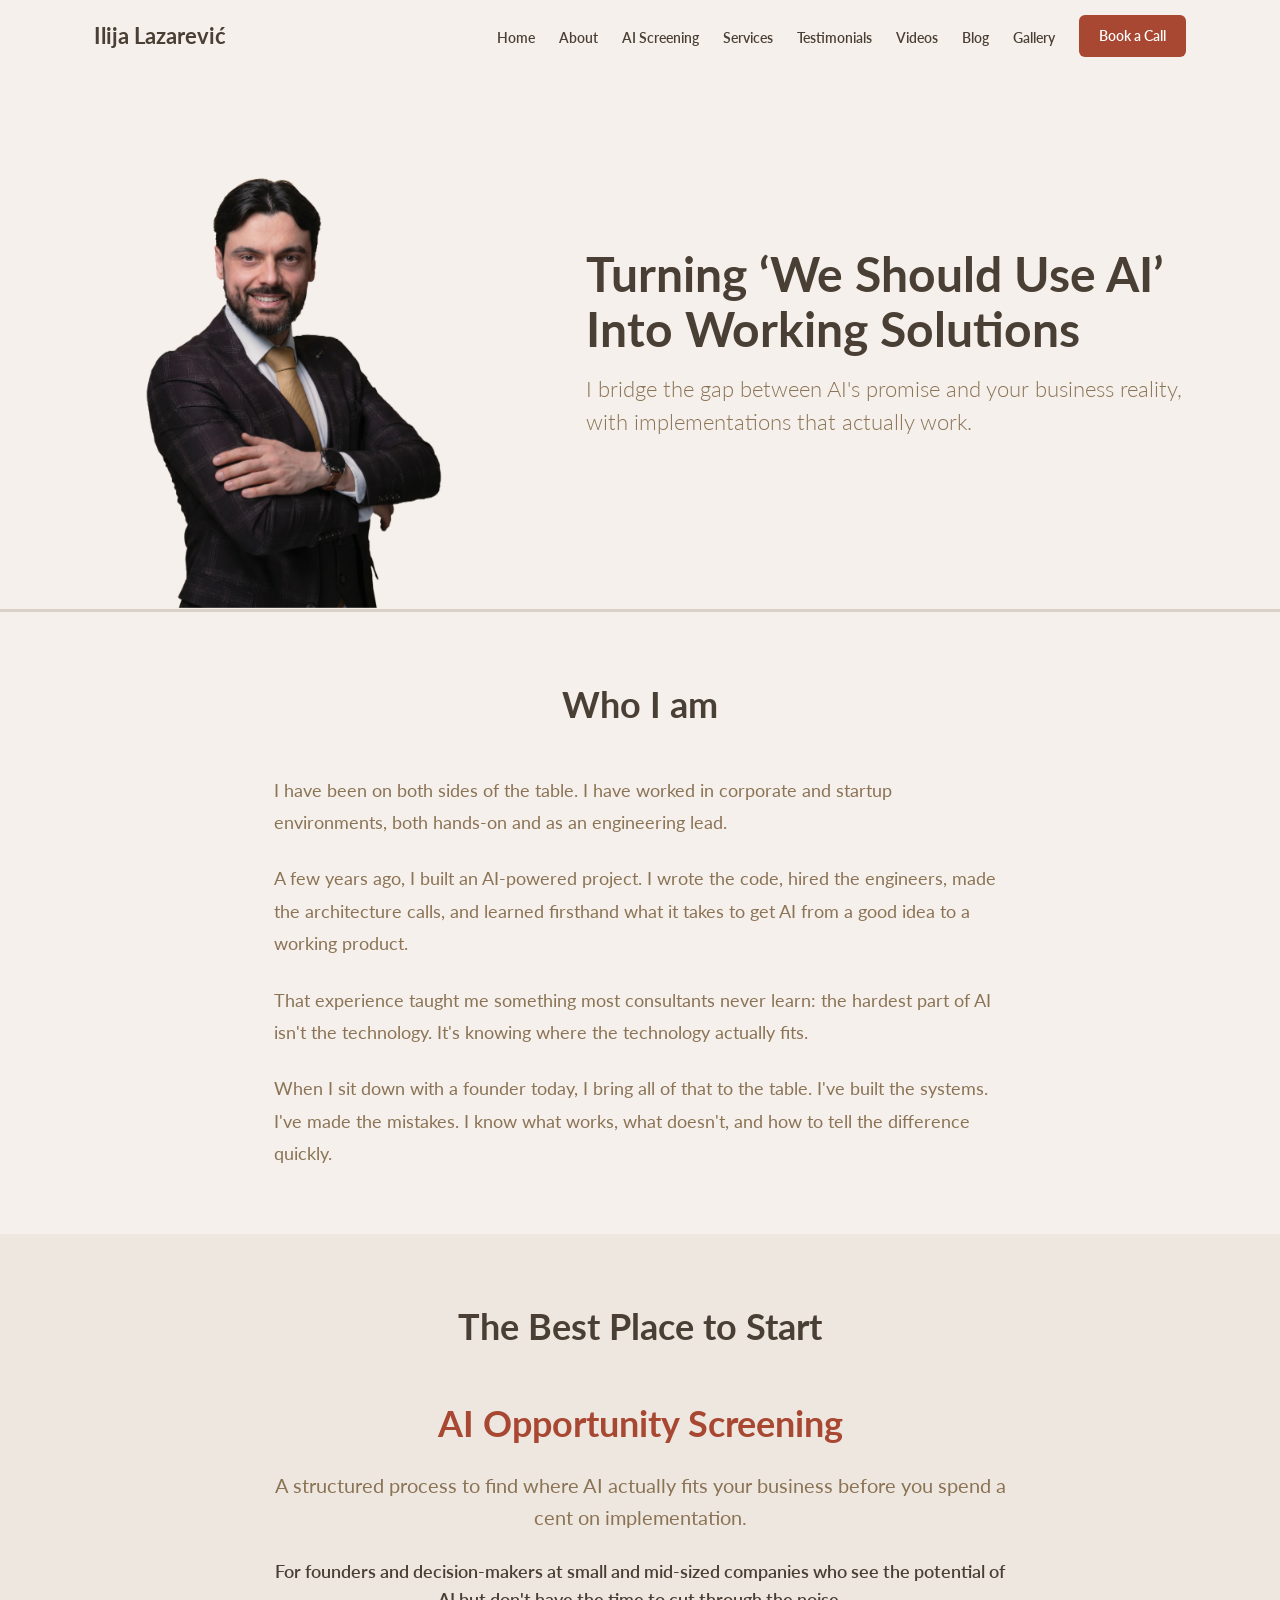
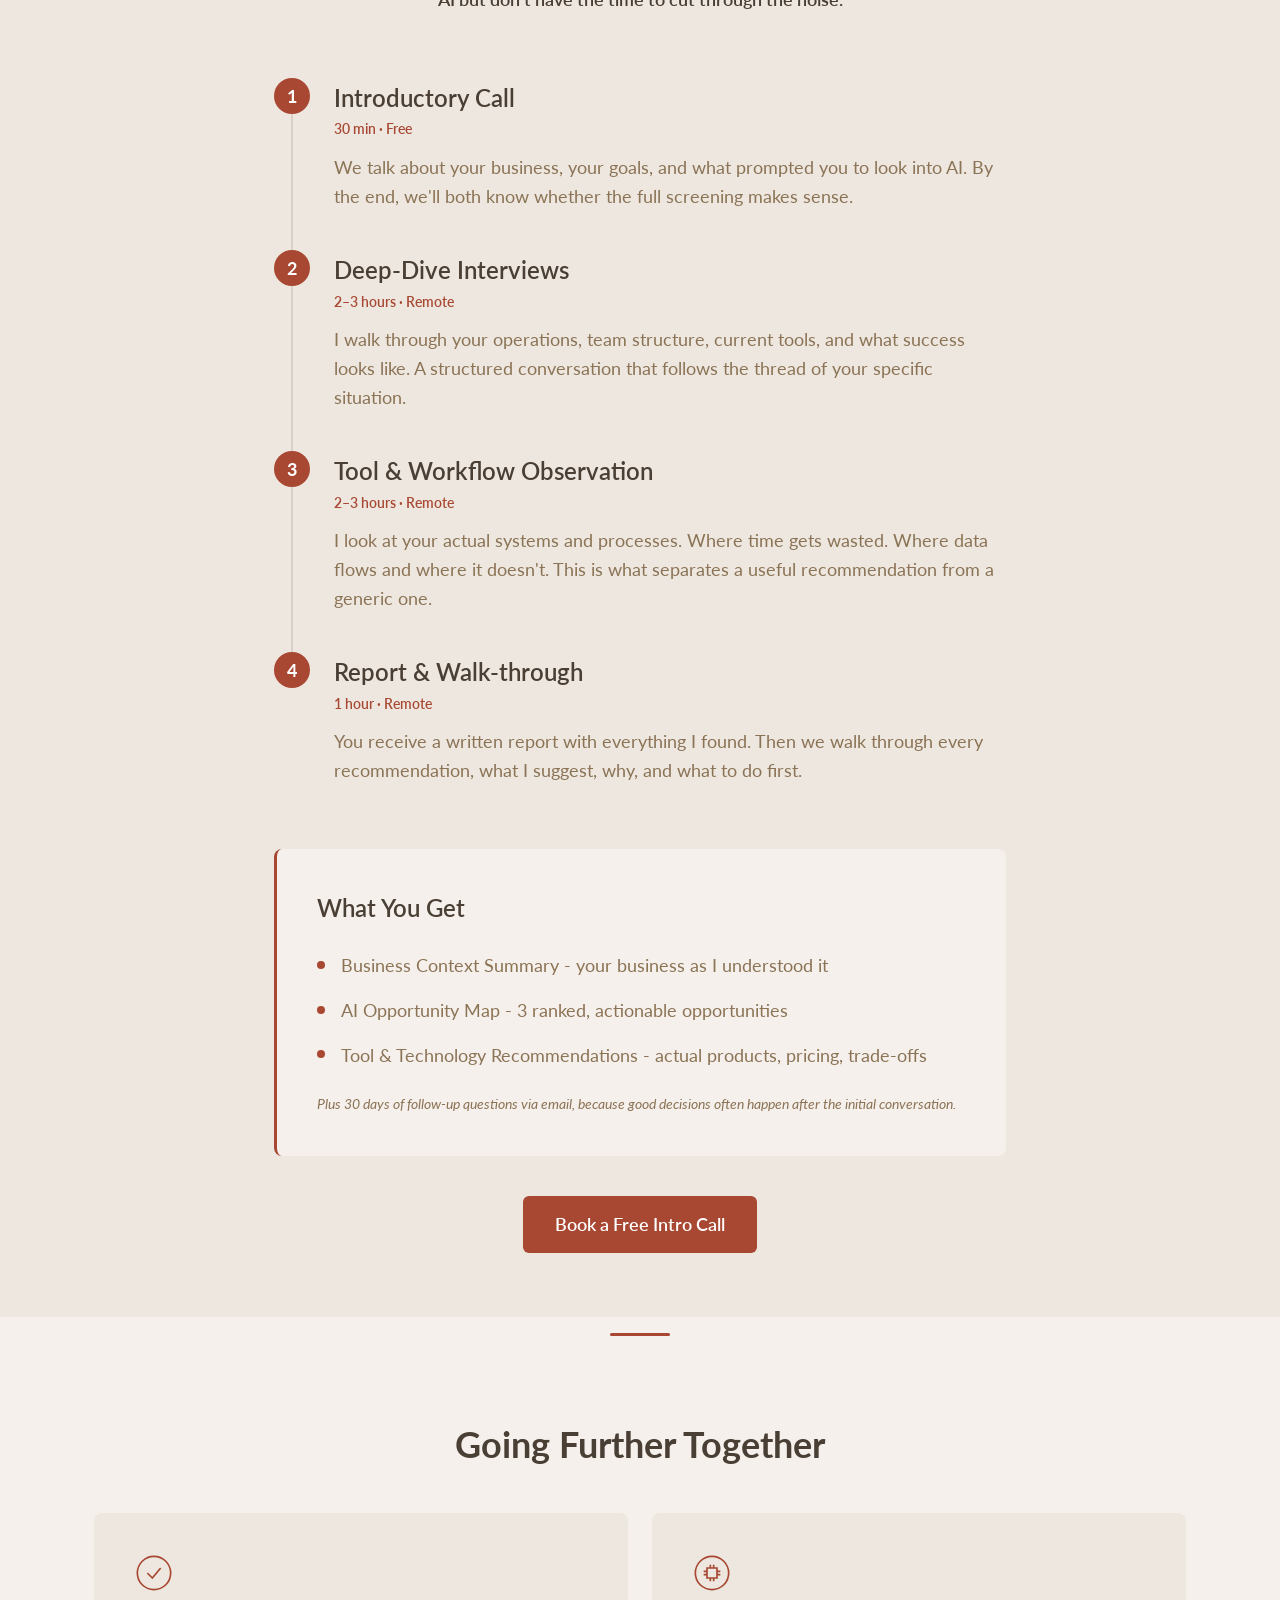
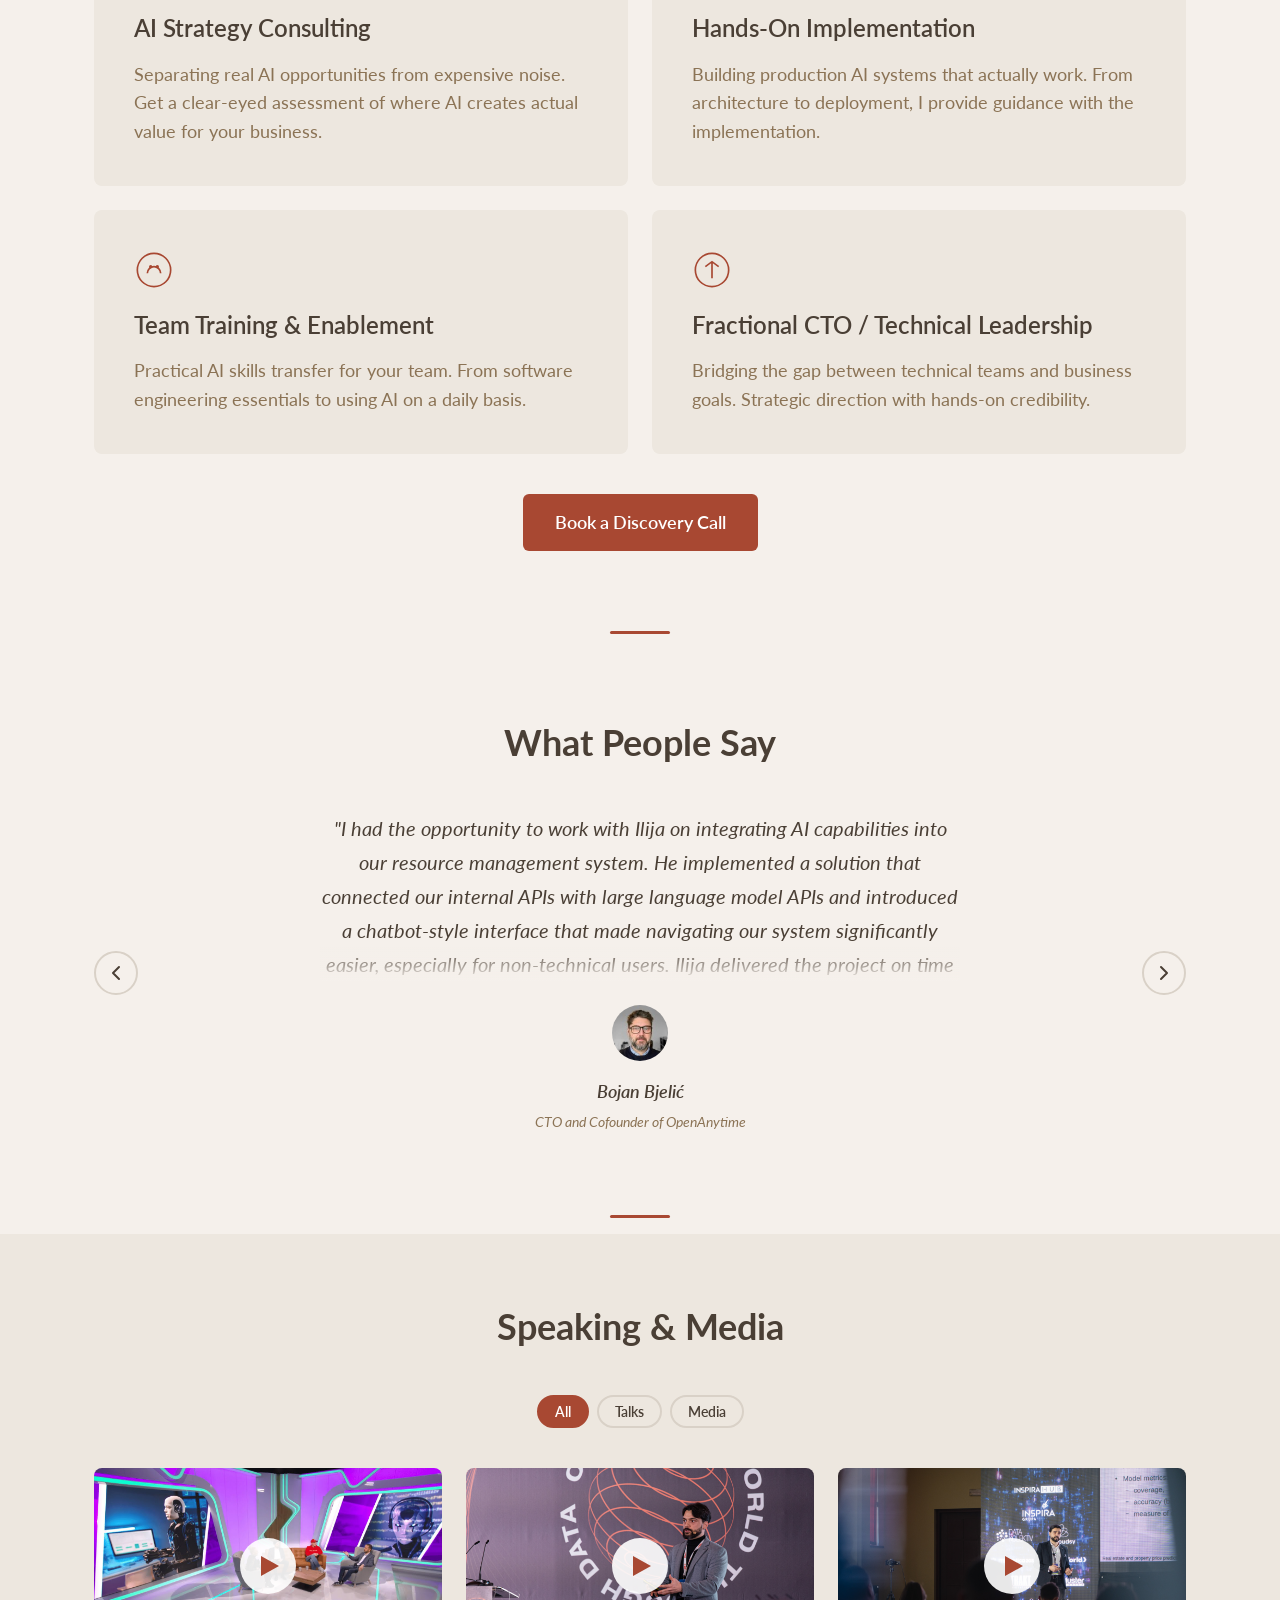
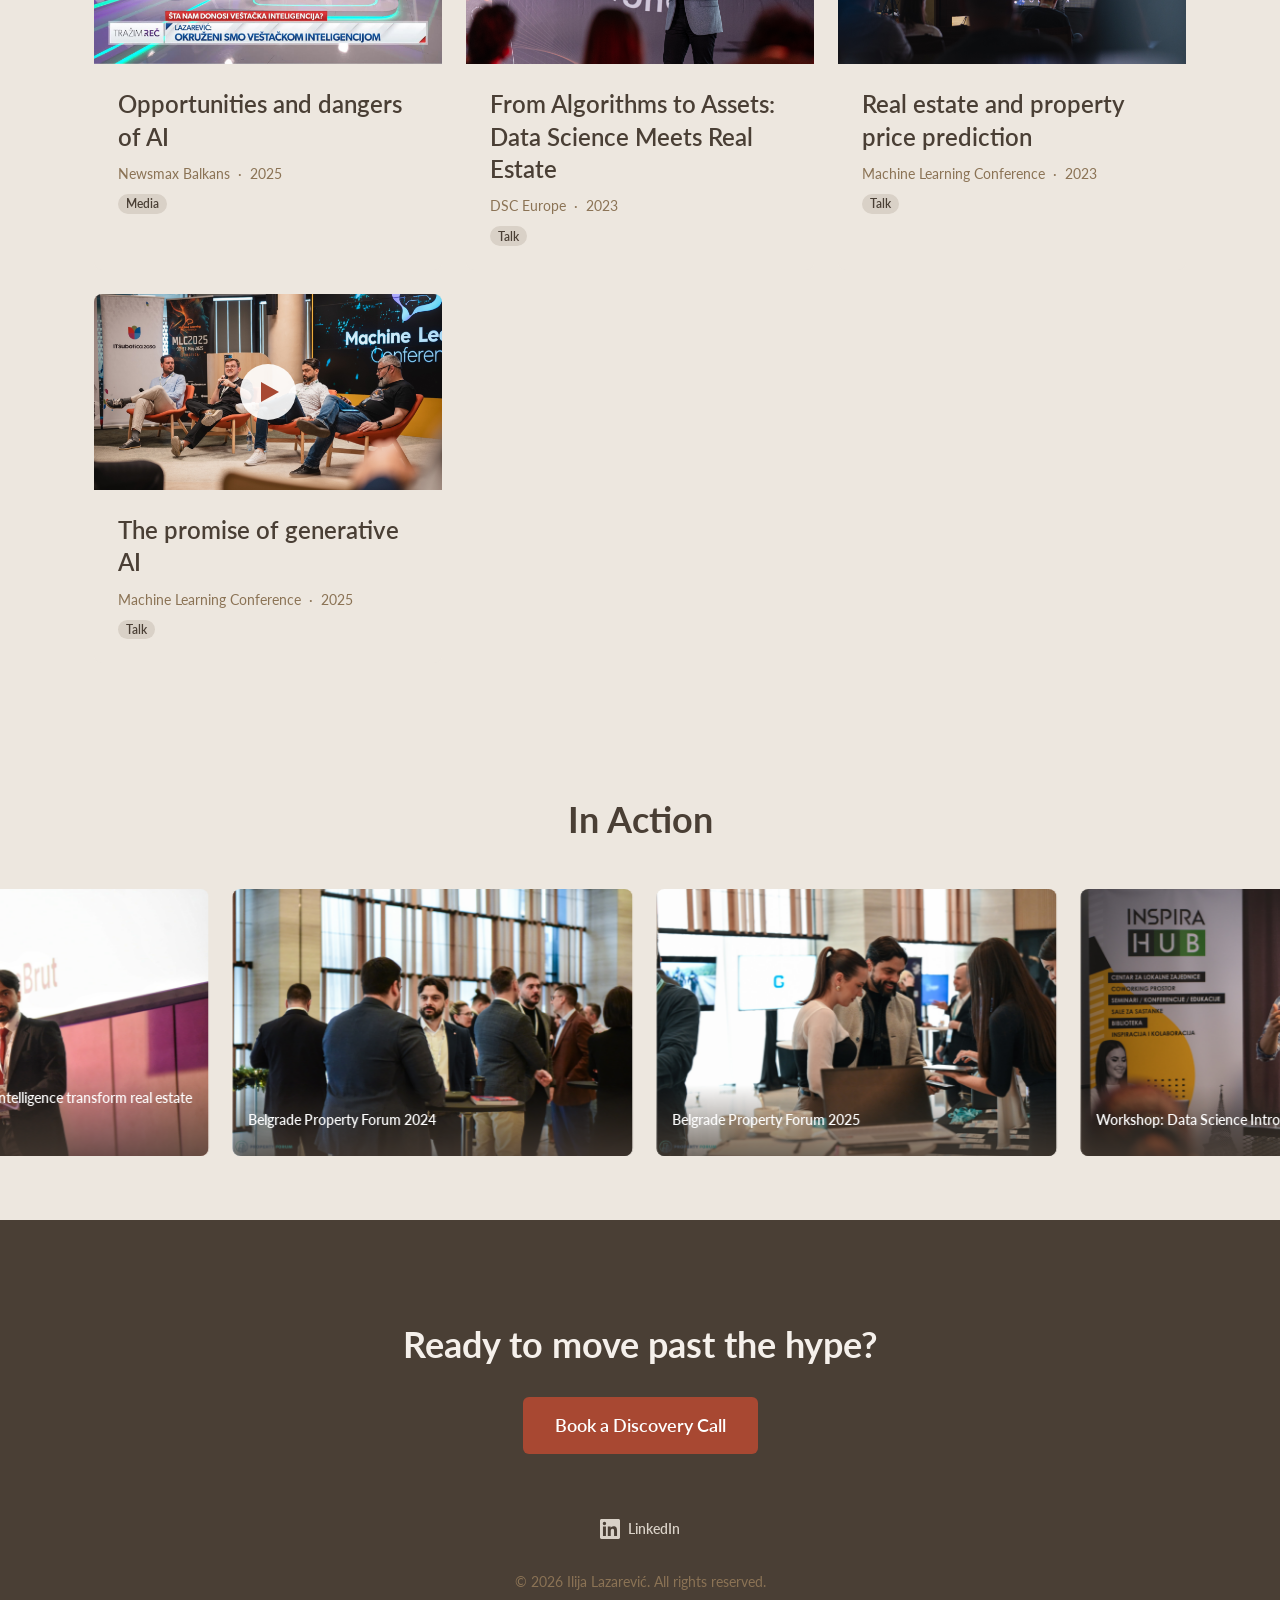
==== commit 5014ad3a: "Update website content" ====
--- a/index.html
+++ b/index.html
@@ -131,6 +131,7 @@
         <ul class="header__nav-list">
           <li><a href="#hero" class="header__nav-link">Home</a></li>
           <li><a href="#whoiam" class="header__nav-link">About</a></li>
+          <li><a href="#screening" class="header__nav-link">AI Screening</a></li>
           <li><a href="#services" class="header__nav-link">Services</a></li>
           <li><a href="#recommendations" class="header__nav-link">Testimonials</a></li>
           <li><a href="#videos" class="header__nav-link">Videos</a></li>
@@ -173,10 +174,80 @@
         <p class="whoiam__text">When I sit down with a founder today, I bring all of that to the table. I've built the systems. I've made the mistakes. I know what works, what doesn't, and how to tell the difference quickly.</p>
       </div>
     </section>
+    <!-- AI Opportunity Screening — Featured Offer -->
+    <section class="screening bg-linen" id="screening">
+      <div class="screening__inner container fade-in">
+        <h2 class="section-title">The Best Place to Start</h2>
+        <div class="screening__hero-card">
+          <h3 class="screening__headline">AI Opportunity Screening</h3>
+          <p class="screening__tagline">A structured process to find where AI actually fits your business before you spend a cent on implementation.</p>
+          <p class="screening__who">For founders and decision-makers at small and mid-sized companies who see the potential of AI but don't have the time to cut through the noise.</p>
+        </div>
+        <div class="screening__steps">
+          <div class="screening__step">
+            <div class="screening__step-marker">
+              <span class="screening__step-number">1</span>
+              <span class="screening__step-line" aria-hidden="true"></span>
+            </div>
+            <div class="screening__step-content">
+              <h4 class="screening__step-title">Introductory Call</h4>
+              <span class="screening__step-duration">30 min · Free</span>
+              <p class="screening__step-detail">We talk about your business, your goals, and what prompted you to look into AI. By the end, we'll both know whether the full screening makes sense.</p>
+            </div>
+          </div>
+          <div class="screening__step">
+            <div class="screening__step-marker">
+              <span class="screening__step-number">2</span>
+              <span class="screening__step-line" aria-hidden="true"></span>
+            </div>
+            <div class="screening__step-content">
+              <h4 class="screening__step-title">Deep-Dive Interviews</h4>
+              <span class="screening__step-duration">2–3 hours · Remote</span>
+              <p class="screening__step-detail">I walk through your operations, team structure, current tools, and what success looks like. A structured conversation that follows the thread of your specific situation.</p>
+            </div>
+          </div>
+          <div class="screening__step">
+            <div class="screening__step-marker">
+              <span class="screening__step-number">3</span>
+              <span class="screening__step-line" aria-hidden="true"></span>
+            </div>
+            <div class="screening__step-content">
+              <h4 class="screening__step-title">Tool & Workflow Observation</h4>
+              <span class="screening__step-duration">2–3 hours · Remote</span>
+              <p class="screening__step-detail">I look at your actual systems and processes. Where time gets wasted. Where data flows and where it doesn't. This is what separates a useful recommendation from a generic one.</p>
+            </div>
+          </div>
+          <div class="screening__step">
+            <div class="screening__step-marker">
+              <span class="screening__step-number">4</span>
+            </div>
+            <div class="screening__step-content">
+              <h4 class="screening__step-title">Report & Walk-through</h4>
+              <span class="screening__step-duration">1 hour · Remote</span>
+              <p class="screening__step-detail">You receive a written report with everything I found. Then we walk through every recommendation, what I suggest, why, and what to do first.</p>
+            </div>
+          </div>
+        </div>
+        <div class="screening__deliverables">
+          <h4 class="screening__deliverables-title">What You Get</h4>
+          <ul class="screening__deliverables-list">
+            <li class="screening__deliverable-item">Business Context Summary - your business as I understood it</li>
+            <li class="screening__deliverable-item">AI Opportunity Map - 3 ranked, actionable opportunities</li>
+            <li class="screening__deliverable-item">Tool & Technology Recommendations - actual products, pricing, trade-offs</li>
+          </ul>
+          <p class="screening__includes">Plus 30 days of follow-up questions via email, because good decisions often happen after the initial conversation.</p>
+        </div>
+        <div class="screening__cta">
+          <a href="https://calendly.com/ilija-lazarevic/30min" class="btn btn--primary btn--large" target="_blank" rel="noopener noreferrer">Book a Free Intro Call</a>
+        </div>
+      </div>
+    </section>
+
+    <div class="section-accent" aria-hidden="true"></div>
     <!-- Services -->
     <section class="services bg-cream" id="services">
       <div class="services__inner container fade-in">
-        <h2 class="section-title">How I Help</h2>
+        <h2 class="section-title">Going Further Together</h2>
         <div class="services__grid">
           <div class="service-card">
             <div class="service-card__icon" aria-hidden="true">
--- a/css/styles.css
+++ b/css/styles.css
@@ -1 +1 @@
-:root{--color-cream:#F5F0EB;--color-linen:#EDE7DF;--color-warm-gray:#D9D1C7;--color-earth-brown:#8B7355;--color-deep-brown:#4A3F35;--color-terracotta:#A84832;--color-dark-terra:#8A3A28;--font-family:'Lato', sans-serif;--font-light:300;--font-regular:400;--font-semibold:600;--font-bold:700;--fs-h1:clamp(2rem, 5vw, 3rem);--fs-h2:clamp(1.75rem, 4vw, 2.25rem);--fs-h3:clamp(1.125rem, 2.5vw, 1.5rem);--fs-body:clamp(1rem, 1.5vw, 1.125rem);--fs-small:0.875rem;--space-xs:clamp(0.5rem, 1vw, 0.75rem);--space-sm:clamp(0.75rem, 1.5vw, 1rem);--space-md:clamp(1rem, 2.5vw, 1.5rem);--space-lg:clamp(1.5rem, 4vw, 2.5rem);--space-xl:clamp(2rem, 6vw, 4rem);--space-2xl:clamp(3rem, 8vw, 6rem);--container-max:1140px;--header-height:72px;--header-height-shrunk:56px;--transition-fast:200ms ease;--transition-base:300ms ease}*,::after,::before{box-sizing:border-box;margin:0;padding:0}html{scroll-behavior:smooth;scroll-padding-top:var(--header-height)}body{font-family:var(--font-family);font-size:var(--fs-body);font-weight:var(--font-regular);line-height:1.6;color:var(--color-deep-brown);background-color:var(--color-cream);-webkit-font-smoothing:antialiased;-moz-osx-font-smoothing:grayscale}img,svg{display:block;max-width:100%}a{color:var(--color-terracotta);text-decoration:none;transition:color var(--transition-fast)}a:hover{color:var(--color-dark-terra)}ul{list-style:none}.skip-link{position:absolute;top:-100%;left:50%;transform:translateX(-50%);background:var(--color-terracotta);color:#fff;padding:.5rem 1rem;border-radius:0 0 4px 4px;z-index:1000;font-weight:var(--font-semibold)}.skip-link:focus{top:0}:focus-visible{outline:2px solid var(--color-terracotta);outline-offset:2px}@media (prefers-reduced-motion:reduce){*,::after,::before{animation-duration:.01ms!important;animation-iteration-count:1!important;transition-duration:.01ms!important;scroll-behavior:auto!important}}.container{width:100%;max-width:var(--container-max);margin:0 auto;padding:0 var(--space-md)}.bg-cream{background-color:var(--color-cream)}.bg-linen{background-color:var(--color-linen)}.fade-in{opacity:0;transform:translateY(24px);transition:opacity .6s ease-out,transform .6s ease-out}.fade-in.visible{opacity:1;transform:translateY(0)}.section-accent{display:flex;justify-content:center;padding:var(--space-sm)0;background-color:transparent}.section-accent::before{content:"";display:block;width:60px;height:3px;border-radius:2px}.btn{display:inline-block;font-family:var(--font-family);font-weight:var(--font-semibold);font-size:var(--fs-small);text-align:center;border:0;border-radius:6px;cursor:pointer;transition:background-color var(--transition-fast),transform var(--transition-fast);text-decoration:none}.btn--primary,.section-accent::before{background-color:var(--color-terracotta)}.btn--primary{color:#fff;padding:.625rem 1.25rem}.btn--primary:focus-visible,.btn--primary:hover{background-color:var(--color-dark-terra);color:#fff}.btn--large{font-size:var(--fs-body);padding:.875rem 2rem}.btn--outline{background:0 0;border:2px solid var(--color-terracotta);color:var(--color-terracotta);padding:.625rem 1.5rem}.btn--outline:hover{background-color:var(--color-terracotta);color:#fff}.btn--on-dark:focus-visible,.btn--on-dark:hover{background-color:var(--color-cream);color:var(--color-terracotta)}.header{position:fixed;top:0;left:0;right:0;z-index:100;background-color:var(--color-cream);height:var(--header-height);transition:height var(--transition-base),box-shadow var(--transition-base),background-color var(--transition-base)}.header--shrunk{height:var(--header-height-shrunk);box-shadow:0 2px 8px rgba(74,63,53,.1)}.header__inner{display:flex;align-items:center;justify-content:space-between;height:100%}.header__logo{font-size:clamp(1.125rem,2vw,1.375rem);font-weight:var(--font-bold);white-space:nowrap}.header__logo,.header__logo:hover{color:var(--color-deep-brown)}.header__nav{flex:1;display:flex;justify-content:flex-end}.header__nav-list{display:flex;align-items:center;gap:var(--space-md)}.header__nav-link{color:var(--color-deep-brown);font-size:var(--fs-small);font-weight:var(--font-semibold);position:relative}.header__nav-link::after{content:"";position:absolute;bottom:-4px;left:0;width:0;height:2px;background-color:var(--color-terracotta);transition:width var(--transition-fast)}.header__nav-link:hover{color:var(--color-terracotta)}.header__nav-link:hover::after{width:100%}.header__cta{opacity:0;pointer-events:none;transform:translateY(-4px);transition:opacity var(--transition-base),transform var(--transition-base)}.header--shrunk .header__cta{opacity:1;pointer-events:auto;transform:translateY(0)}.header__toggle{display:none;flex-direction:column;justify-content:center;gap:5px;width:32px;height:32px;background:0 0;border:0;cursor:pointer;padding:4px}.header__toggle-bar{display:block;width:100%;height:2px;background-color:var(--color-deep-brown);border-radius:2px;transition:transform var(--transition-fast),opacity var(--transition-fast)}.header__toggle[aria-expanded=true] .header__toggle-bar:nth-child(1){transform:translateY(7px) rotate(45deg)}.header__toggle[aria-expanded=true] .header__toggle-bar:nth-child(2){opacity:0}.header__toggle[aria-expanded=true] .header__toggle-bar:nth-child(3){transform:translateY(-7px) rotate(-45deg)}.hero{padding-top:calc(var(--header-height) + var(--space-xl));padding-bottom:var(--space-xl);position:relative;overflow:visible}.hero::after{content:"";position:absolute;bottom:0;left:0;right:0;height:3px;background-color:var(--color-warm-gray)}.hero__inner{display:flex;flex-direction:column;align-items:center;gap:var(--space-lg)}.hero__text{max-width:600px}.hero__title{font-size:var(--fs-h1);font-weight:var(--font-bold);line-height:1.15;color:var(--color-deep-brown);margin-bottom:var(--space-sm)}.hero__subtitle{font-size:clamp(1.125rem,2.5vw,1.375rem);font-weight:var(--font-light);color:var(--color-earth-brown);line-height:1.5}.hero__headshot{max-width:clamp(240px,40vw,380px);height:auto;mix-blend-mode:multiply;flex-shrink:0;position:relative;z-index:1}.whoiam{padding:var(--space-xl)0}.whoiam__inner{max-width:780px}.whoiam__text{font-size:var(--fs-body);color:var(--color-earth-brown);line-height:1.8;margin-bottom:var(--space-md)}.whoiam__text:last-child{margin-bottom:0}.section-title{font-size:var(--fs-h2);font-weight:var(--font-bold);color:var(--color-deep-brown);text-align:center;margin-bottom:var(--space-lg)}.services{padding:var(--space-xl)0}.services__grid{display:grid;grid-template-columns:1fr;gap:var(--space-md);margin-bottom:var(--space-lg)}.service-card{background-color:var(--color-linen);border-radius:8px;padding:var(--space-lg);transition:transform var(--transition-fast),box-shadow var(--transition-fast)}.service-card:hover{transform:translateY(-2px);box-shadow:0 4px 16px rgba(74,63,53,.08)}.service-card__icon{color:var(--color-terracotta);margin-bottom:var(--space-sm)}.service-card__icon svg{width:40px;height:40px}.service-card__title{font-size:var(--fs-h3);font-weight:var(--font-semibold);color:var(--color-deep-brown);margin-bottom:var(--space-xs)}.service-card__desc{color:var(--color-earth-brown);line-height:1.6}.services__cta{text-align:center}.recommendations{padding:var(--space-xl)0}.carousel{position:relative;display:flex;align-items:center;gap:var(--space-sm)}.carousel__track{position:relative;flex:1;min-width:0}.carousel__card,.testimonial__quote::after{position:absolute;left:0;pointer-events:none}.carousel__card{top:0;width:100%;opacity:0;transition:opacity .5s ease}.carousel__card.active{position:relative;opacity:1;pointer-events:auto}.carousel__btn{flex-shrink:0;display:flex;align-items:center;justify-content:center;width:44px;height:44px;border-radius:50%;border:2px solid var(--color-warm-gray);background:var(--color-cream);color:var(--color-deep-brown);cursor:pointer;transition:border-color var(--transition-fast),color var(--transition-fast)}.carousel__btn:hover,.filter-pill:hover{border-color:var(--color-terracotta);color:var(--color-terracotta)}.testimonial{max-width:640px;margin:0 auto;text-align:center}.testimonial__quote{font-size:clamp(1rem,2vw,1.25rem);font-style:italic;color:var(--color-deep-brown);line-height:1.7;margin-bottom:var(--space-md);height:calc(5*1.7em);overflow:hidden;position:relative}.testimonial__quote-inner{display:block;will-change:transform}.testimonial__quote::after{content:"";display:block;bottom:0;right:0;height:1.7em;background:linear-gradient(transparent,var(--color-cream));transition:opacity .3s ease}.testimonial__quote.no-overflow::after,.testimonial__quote.scrolled-end::after{opacity:0}.testimonial__author{font-style:normal;display:flex;flex-direction:column;align-items:center}.testimonial__author strong{font-weight:var(--font-semibold);color:var(--color-deep-brown)}.testimonial__photo{width:56px;height:56px;border-radius:50%;object-fit:cover;margin-bottom:var(--space-sm)}.testimonial__role{font-size:var(--fs-small);color:var(--color-earth-brown)}.logos{padding:var(--space-lg)0}.logos__row{display:flex;flex-wrap:wrap;justify-content:center;align-items:center;gap:var(--space-md)}.logos__item{flex-shrink:0}.logos__svg{width:120px;height:auto;color:var(--color-earth-brown);opacity:.7;transition:opacity var(--transition-fast)}.logos__item:hover .logos__svg{opacity:1}.videos{padding:var(--space-xl)0}.videos__filters{display:flex;justify-content:center;gap:.5rem;margin-bottom:var(--space-lg)}.filter-pill{font-family:var(--font-family);font-size:var(--fs-small);font-weight:var(--font-semibold);padding:.375rem 1rem;border-radius:20px;border:2px solid var(--color-warm-gray);background:0 0;color:var(--color-deep-brown);cursor:pointer;transition:background-color var(--transition-fast),border-color var(--transition-fast),color var(--transition-fast)}.filter-pill--active{background-color:var(--color-terracotta);border-color:var(--color-terracotta);color:#fff}.filter-pill--active:hover{background-color:var(--color-dark-terra);border-color:var(--color-dark-terra);color:#fff}.videos__grid{display:grid;grid-template-columns:1fr;gap:var(--space-md)}.video-card{display:flex;flex-direction:column;width:100%;text-align:left;font-family:var(--font-family);border:0;padding:0;border-radius:8px;overflow:hidden;background-color:var(--color-linen);cursor:pointer;transition:transform var(--transition-fast),box-shadow var(--transition-fast)}.video-card:hover{transform:translateY(-2px);box-shadow:0 4px 16px rgba(74,63,53,.08)}.video-card__thumb{position:relative;aspect-ratio:16/9;width:100%}.video-card__thumb--1{background:linear-gradient(135deg,var(--color-deep-brown),var(--color-terracotta))}.video-card__thumb--2{background:linear-gradient(135deg,var(--color-deep-brown),var(--color-earth-brown))}.video-card__thumb--3{background:linear-gradient(135deg,var(--color-terracotta),var(--color-deep-brown))}.video-card__thumb--4{background:linear-gradient(135deg,var(--color-earth-brown),var(--color-terracotta))}.video-card__play,.video-card__play::after{position:absolute;top:50%;transform:translate(-50%,-50%)}.video-card__play{left:50%;width:56px;height:56px;border-radius:50%;background:rgba(255,255,255,.9);transition:background-color var(--transition-fast),transform var(--transition-fast)}.video-card__play::after{content:"";left:54%;width:0;height:0;border-style:solid;border-width:10px 0 10px 18px;border-color:transparent transparent transparent var(--color-terracotta)}.video-card:hover .video-card__play{background:#fff;transform:translate(-50%,-50%) scale(1.08)}.video-card__body{padding:var(--space-md)}.video-card__title{font-size:var(--fs-h3);font-weight:var(--font-semibold);color:var(--color-deep-brown);line-height:1.35;margin-bottom:var(--space-xs)}.video-card__meta{font-size:var(--fs-small);color:var(--color-earth-brown);margin-bottom:var(--space-xs)}.video-card__dot{margin:0 .25rem}.video-card__badge{display:inline-block;font-size:.75rem;font-weight:var(--font-semibold);padding:.15rem .5rem;border-radius:10px;background-color:var(--color-warm-gray);color:var(--color-deep-brown)}.video-card--overflow,.video-card[hidden]{display:none}.videos__more{text-align:center;margin-top:var(--space-lg)}.lightbox{position:fixed;inset:0;z-index:200;display:flex;align-items:center;justify-content:center;opacity:0;transition:opacity var(--transition-base)}.lightbox:not([hidden]){opacity:1}.lightbox[hidden]{display:none}.lightbox__backdrop{position:absolute;inset:0;background:rgba(74,63,53,.85)}.lightbox__content{position:relative;width:90vw;max-width:900px;z-index:1}.lightbox__close{position:absolute;top:-40px;right:0;background:0 0;border:0;color:#fff;font-size:2rem;line-height:1;cursor:pointer;padding:.25rem .5rem;transition:color var(--transition-fast)}.lightbox__close:hover{color:var(--color-terracotta)}.lightbox__player{position:relative;width:100%;aspect-ratio:16/9;background:#000;border-radius:8px;overflow:hidden}.lightbox__player iframe{position:absolute;inset:0;width:100%;height:100%;border:0}.lightbox__title{color:#fff;font-size:var(--fs-body);font-weight:var(--font-semibold);margin-top:var(--space-sm);text-align:center}@media (prefers-reduced-motion:reduce){.lightbox{transition:none}}.blog{padding:var(--space-xl)0}.blog__grid{display:grid;grid-template-columns:1fr;gap:var(--space-md)}.blog-card{display:block;border-radius:8px;overflow:hidden;background-color:var(--color-linen);transition:transform var(--transition-fast),box-shadow var(--transition-fast);color:inherit}.blog-card:hover{transform:translateY(-2px);box-shadow:0 4px 16px rgba(74,63,53,.08);color:inherit}.blog-card__image{aspect-ratio:16/9;width:100%}.blog-card__image--1{background:linear-gradient(135deg,var(--color-warm-gray),var(--color-earth-brown))}.blog-card__image--2{background:linear-gradient(135deg,var(--color-earth-brown),var(--color-terracotta))}.blog-card__image--3{background:linear-gradient(135deg,var(--color-terracotta),var(--color-warm-gray))}.blog-card__body{padding:var(--space-md)}.blog-card__date{font-size:var(--fs-small);color:var(--color-earth-brown);display:block;margin-bottom:var(--space-xs)}.blog-card__title{font-size:var(--fs-h3);font-weight:var(--font-semibold);color:var(--color-deep-brown);line-height:1.35}.filmstrip,.gallery{padding:var(--space-xl)0 var(--space-xl);overflow:hidden}.filmstrip{cursor:grab;user-select:none;touch-action:pan-y;padding:0 var(--space-md)}.filmstrip:active{cursor:grabbing}.filmstrip__track{display:flex;gap:var(--space-md);width:max-content;will-change:transform}.filmstrip__item{position:relative;flex-shrink:0;border-radius:8px;overflow:hidden}.filmstrip__image{width:clamp(260px,35vw,400px);aspect-ratio:3/2}.filmstrip__image--1{background:linear-gradient(160deg,var(--color-warm-gray) 0%,var(--color-earth-brown) 100%)}.filmstrip__image--2{background:linear-gradient(160deg,var(--color-earth-brown) 0%,var(--color-terracotta) 100%)}.filmstrip__image--3{background:linear-gradient(160deg,var(--color-terracotta) 0%,var(--color-deep-brown) 100%)}.filmstrip__image--4{background:linear-gradient(160deg,var(--color-deep-brown) 0%,var(--color-warm-gray) 100%)}.filmstrip__image--5{background:linear-gradient(160deg,var(--color-warm-gray) 0%,var(--color-terracotta) 100%)}.filmstrip__image--6{background:linear-gradient(160deg,var(--color-terracotta) 0%,var(--color-earth-brown) 100%)}.filmstrip__caption{position:absolute;bottom:0;left:0;right:0;padding:var(--space-md) var(--space-sm);background:linear-gradient(transparent,rgba(74,63,53,.75));color:#fff;font-size:var(--fs-small);font-weight:var(--font-semibold)}.footer{background-color:var(--color-deep-brown);color:var(--color-linen);padding:var(--space-2xl)0 var(--space-lg);text-align:center}.footer__cta{margin-bottom:var(--space-xl)}.footer__heading{font-size:var(--fs-h2);font-weight:var(--font-bold);color:var(--color-cream)}.footer__heading,.footer__links{margin-bottom:var(--space-md)}.footer__social{display:inline-flex;align-items:center;gap:.5rem;color:var(--color-warm-gray);font-size:var(--fs-small);font-weight:var(--font-semibold);transition:color var(--transition-fast)}.footer__social:hover{color:var(--color-cream)}.footer__social svg{display:inline-block}.footer__copy{font-size:var(--fs-small);color:var(--color-earth-brown)}@media (min-width:768px){.hero__inner{flex-direction:row;justify-content:space-between;text-align:left}.hero__headshot{margin-bottom:-60px}.hero__text{flex:1}.blog__grid,.services__grid,.videos__grid{grid-template-columns:repeat(2,1fr)}.blog__grid .blog-card:last-child{grid-column:1/-1;max-width:50%;justify-self:center}}@media (min-width:1024px){html{scroll-padding-top:var(--header-height-shrunk)}.header__toggle{display:none!important}.header__nav{display:flex!important}.services__grid{grid-template-columns:repeat(2,1fr)}.blog__grid,.videos__grid{grid-template-columns:repeat(3,1fr)}.blog__grid .blog-card:last-child{grid-column:auto;max-width:100%;justify-self:auto}}@media (max-width:767px){.header__toggle{display:flex}.header__nav{display:none;position:absolute;top:100%;left:0;right:0;background-color:var(--color-cream);box-shadow:0 4px 12px rgba(74,63,53,.1);padding:var(--space-md)}.header__nav--open{display:block}.header__nav-list{flex-direction:column;align-items:stretch;gap:0}.header__nav-link{display:block;padding:var(--space-sm)0;border-bottom:1px solid var(--color-warm-gray)}.header__nav-link::after{display:none}.header__cta{opacity:1;pointer-events:auto;transform:none;margin-top:var(--space-sm);display:block}.header__cta,.hero{text-align:center}.carousel__btn{display:none}}+:root{--color-cream:#F5F0EB;--color-linen:#EDE7DF;--color-warm-gray:#D9D1C7;--color-earth-brown:#8B7355;--color-deep-brown:#4A3F35;--color-terracotta:#A84832;--color-dark-terra:#8A3A28;--font-family:'Lato', sans-serif;--font-light:300;--font-regular:400;--font-semibold:600;--font-bold:700;--fs-h1:clamp(2rem, 5vw, 3rem);--fs-h2:clamp(1.75rem, 4vw, 2.25rem);--fs-h3:clamp(1.125rem, 2.5vw, 1.5rem);--fs-body:clamp(1rem, 1.5vw, 1.125rem);--fs-small:0.875rem;--space-xs:clamp(0.5rem, 1vw, 0.75rem);--space-sm:clamp(0.75rem, 1.5vw, 1rem);--space-md:clamp(1rem, 2.5vw, 1.5rem);--space-lg:clamp(1.5rem, 4vw, 2.5rem);--space-xl:clamp(2rem, 6vw, 4rem);--space-2xl:clamp(3rem, 8vw, 6rem);--container-max:1140px;--header-height:72px;--header-height-shrunk:56px;--transition-fast:200ms ease;--transition-base:300ms ease}*,::after,::before{box-sizing:border-box;margin:0;padding:0}html{scroll-behavior:smooth;scroll-padding-top:var(--header-height)}body{font-family:var(--font-family);font-size:var(--fs-body);font-weight:var(--font-regular);line-height:1.6;color:var(--color-deep-brown);background-color:var(--color-cream);-webkit-font-smoothing:antialiased;-moz-osx-font-smoothing:grayscale}img,svg{display:block;max-width:100%}a{color:var(--color-terracotta);text-decoration:none;transition:color var(--transition-fast)}a:hover{color:var(--color-dark-terra)}ul{list-style:none}.skip-link{position:absolute;top:-100%;left:50%;transform:translateX(-50%);background:var(--color-terracotta);color:#fff;padding:.5rem 1rem;border-radius:0 0 4px 4px;z-index:1000;font-weight:var(--font-semibold)}.skip-link:focus{top:0}:focus-visible{outline:2px solid var(--color-terracotta);outline-offset:2px}@media (prefers-reduced-motion:reduce){*,::after,::before{animation-duration:.01ms!important;animation-iteration-count:1!important;transition-duration:.01ms!important;scroll-behavior:auto!important}}.container{width:100%;max-width:var(--container-max);margin:0 auto;padding:0 var(--space-md)}.bg-cream{background-color:var(--color-cream)}.bg-linen{background-color:var(--color-linen)}.fade-in{opacity:0;transform:translateY(24px);transition:opacity .6s ease-out,transform .6s ease-out}.fade-in.visible{opacity:1;transform:translateY(0)}.section-accent{display:flex;justify-content:center;padding:var(--space-sm)0;background-color:transparent}.section-accent::before{content:"";display:block;width:60px;height:3px;border-radius:2px}.btn{display:inline-block;font-family:var(--font-family);font-weight:var(--font-semibold);font-size:var(--fs-small);text-align:center;border:0;border-radius:6px;cursor:pointer;transition:background-color var(--transition-fast),transform var(--transition-fast);text-decoration:none}.btn--primary,.section-accent::before{background-color:var(--color-terracotta)}.btn--primary{color:#fff;padding:.625rem 1.25rem}.btn--primary:focus-visible,.btn--primary:hover{background-color:var(--color-dark-terra);color:#fff}.btn--large{font-size:var(--fs-body);padding:.875rem 2rem}.btn--outline{background:0 0;border:2px solid var(--color-terracotta);color:var(--color-terracotta);padding:.625rem 1.5rem}.btn--outline:hover{background-color:var(--color-terracotta);color:#fff}.btn--on-dark:focus-visible,.btn--on-dark:hover{background-color:var(--color-cream);color:var(--color-terracotta)}.header{position:fixed;top:0;left:0;right:0;z-index:100;background-color:var(--color-cream);height:var(--header-height);transition:height var(--transition-base),box-shadow var(--transition-base),background-color var(--transition-base)}.header--shrunk{height:var(--header-height-shrunk);box-shadow:0 2px 8px rgba(74,63,53,.1)}.header__inner{display:flex;align-items:center;justify-content:space-between;height:100%}.header__logo{font-size:clamp(1.125rem,2vw,1.375rem);font-weight:var(--font-bold);white-space:nowrap}.header__logo,.header__logo:hover{color:var(--color-deep-brown)}.header__nav{flex:1;display:flex;justify-content:flex-end}.header__nav-list{display:flex;align-items:center;gap:var(--space-md)}.header__nav-link{color:var(--color-deep-brown);font-size:var(--fs-small);font-weight:var(--font-semibold);position:relative}.header__nav-link::after{content:"";position:absolute;bottom:-4px;left:0;width:0;height:2px;background-color:var(--color-terracotta);transition:width var(--transition-fast)}.header__nav-link:hover{color:var(--color-terracotta)}.header__nav-link:hover::after{width:100%}.header__cta{opacity:0;pointer-events:none;transform:translateY(-4px);transition:opacity var(--transition-base),transform var(--transition-base)}.header--shrunk .header__cta{opacity:1;pointer-events:auto;transform:translateY(0)}.header__toggle{display:none;flex-direction:column;justify-content:center;gap:5px;width:32px;height:32px;background:0 0;border:0;cursor:pointer;padding:4px}.header__toggle-bar{display:block;width:100%;height:2px;background-color:var(--color-deep-brown);border-radius:2px;transition:transform var(--transition-fast),opacity var(--transition-fast)}.header__toggle[aria-expanded=true] .header__toggle-bar:nth-child(1){transform:translateY(7px) rotate(45deg)}.header__toggle[aria-expanded=true] .header__toggle-bar:nth-child(2){opacity:0}.header__toggle[aria-expanded=true] .header__toggle-bar:nth-child(3){transform:translateY(-7px) rotate(-45deg)}.hero{padding-top:calc(var(--header-height) + var(--space-xl));padding-bottom:var(--space-xl);position:relative;overflow:visible}.hero::after{content:"";position:absolute;bottom:0;left:0;right:0;height:3px;background-color:var(--color-warm-gray)}.hero__inner{display:flex;flex-direction:column;align-items:center;gap:var(--space-lg)}.hero__text{max-width:600px}.hero__title{font-size:var(--fs-h1);font-weight:var(--font-bold);line-height:1.15;color:var(--color-deep-brown);margin-bottom:var(--space-sm)}.hero__subtitle{font-size:clamp(1.125rem,2.5vw,1.375rem);font-weight:var(--font-light);color:var(--color-earth-brown);line-height:1.5}.hero__headshot{max-width:clamp(240px,40vw,380px);height:auto;mix-blend-mode:multiply;flex-shrink:0;position:relative;z-index:1}.whoiam{padding:var(--space-xl)0}.whoiam__inner{max-width:780px}.whoiam__text{font-size:var(--fs-body);color:var(--color-earth-brown);line-height:1.8;margin-bottom:var(--space-md)}.whoiam__text:last-child{margin-bottom:0}.section-title{font-size:var(--fs-h2);font-weight:var(--font-bold);color:var(--color-deep-brown);text-align:center;margin-bottom:var(--space-lg)}.screening{padding:var(--space-xl)0}.screening__inner{max-width:780px}.screening__hero-card{text-align:center;margin-bottom:var(--space-xl)}.screening__headline{font-size:var(--fs-h2);font-weight:var(--font-bold);color:var(--color-terracotta);margin-bottom:var(--space-sm)}.screening__tagline{font-size:clamp(1.0625rem,2vw,1.25rem);color:var(--color-earth-brown);line-height:1.6;margin-bottom:var(--space-md)}.screening__who{font-size:var(--fs-body);font-weight:var(--font-semibold);color:var(--color-deep-brown)}.screening__steps{display:flex;flex-direction:column;gap:0;margin-bottom:var(--space-xl)}.screening__step{display:flex;gap:var(--space-md)}.screening__step-marker{display:flex;flex-direction:column;align-items:center;flex-shrink:0}.screening__step-number{display:flex;align-items:center;justify-content:center;width:36px;height:36px;border-radius:50%;background-color:var(--color-terracotta);color:#fff;font-size:var(--fs-body);font-weight:var(--font-bold);flex-shrink:0}.screening__step-line{display:block;width:2px;flex:1;background-color:var(--color-warm-gray);min-height:20px}.screening__step-content{padding-bottom:var(--space-lg)}.screening__step:last-child .screening__step-content{padding-bottom:0}.screening__step-title{font-size:var(--fs-h3);font-weight:var(--font-semibold);color:var(--color-deep-brown);line-height:1.3;margin-top:.25rem}.screening__step-duration{display:inline-block;font-size:var(--fs-small);font-weight:var(--font-semibold);color:var(--color-terracotta);margin-bottom:var(--space-xs)}.screening__step-detail{color:var(--color-earth-brown);line-height:1.6}.screening__deliverables{background-color:var(--color-cream);border-radius:8px;padding:var(--space-lg);margin-bottom:var(--space-lg);border-left:3px solid var(--color-terracotta)}.screening__deliverables-title{font-size:var(--fs-h3);font-weight:var(--font-semibold);color:var(--color-deep-brown);margin-bottom:var(--space-md)}.screening__deliverables-list{display:flex;flex-direction:column;gap:var(--space-sm);margin-bottom:var(--space-md)}.screening__deliverable-item{position:relative;padding-left:1.5rem;color:var(--color-earth-brown);line-height:1.6}.screening__deliverable-item::before{content:"";position:absolute;left:0;top:.55em;width:8px;height:8px;border-radius:50%;background-color:var(--color-terracotta)}.screening__includes{font-size:var(--fs-small);font-style:italic;color:var(--color-earth-brown)}.screening__price{text-align:center;font-size:var(--fs-h2);font-weight:var(--font-bold);color:var(--color-terracotta);margin-bottom:var(--space-md)}.screening__cta{text-align:center}.services{padding:var(--space-xl)0}.services__grid{display:grid;grid-template-columns:1fr;gap:var(--space-md);margin-bottom:var(--space-lg)}.service-card{background-color:var(--color-linen);border-radius:8px;padding:var(--space-lg);transition:transform var(--transition-fast),box-shadow var(--transition-fast)}.service-card:hover{transform:translateY(-2px);box-shadow:0 4px 16px rgba(74,63,53,.08)}.service-card__icon{color:var(--color-terracotta);margin-bottom:var(--space-sm)}.service-card__icon svg{width:40px;height:40px}.service-card__title{font-size:var(--fs-h3);font-weight:var(--font-semibold);color:var(--color-deep-brown);margin-bottom:var(--space-xs)}.service-card__desc{color:var(--color-earth-brown);line-height:1.6}.services__cta{text-align:center}.recommendations{padding:var(--space-xl)0}.carousel{position:relative;display:flex;align-items:center;gap:var(--space-sm)}.carousel__track{position:relative;flex:1;min-width:0}.carousel__card,.testimonial__quote::after{position:absolute;left:0;pointer-events:none}.carousel__card{top:0;width:100%;opacity:0;transition:opacity .5s ease}.carousel__card.active{position:relative;opacity:1;pointer-events:auto}.carousel__btn{flex-shrink:0;display:flex;align-items:center;justify-content:center;width:44px;height:44px;border-radius:50%;border:2px solid var(--color-warm-gray);background:var(--color-cream);color:var(--color-deep-brown);cursor:pointer;transition:border-color var(--transition-fast),color var(--transition-fast)}.carousel__btn:hover,.filter-pill:hover{border-color:var(--color-terracotta);color:var(--color-terracotta)}.testimonial{max-width:640px;margin:0 auto;text-align:center}.testimonial__quote{font-size:clamp(1rem,2vw,1.25rem);font-style:italic;color:var(--color-deep-brown);line-height:1.7;margin-bottom:var(--space-md);height:calc(5*1.7em);overflow:hidden;position:relative}.testimonial__quote-inner{display:block;will-change:transform}.testimonial__quote::after{content:"";display:block;bottom:0;right:0;height:1.7em;background:linear-gradient(transparent,var(--color-cream));transition:opacity .3s ease}.testimonial__quote.no-overflow::after,.testimonial__quote.scrolled-end::after{opacity:0}.testimonial__author{font-style:normal;display:flex;flex-direction:column;align-items:center}.testimonial__author strong{font-weight:var(--font-semibold);color:var(--color-deep-brown)}.testimonial__photo{width:56px;height:56px;border-radius:50%;object-fit:cover;margin-bottom:var(--space-sm)}.testimonial__role{font-size:var(--fs-small);color:var(--color-earth-brown)}.logos{padding:var(--space-lg)0}.logos__row{display:flex;flex-wrap:wrap;justify-content:center;align-items:center;gap:var(--space-md)}.logos__item{flex-shrink:0}.logos__svg{width:120px;height:auto;color:var(--color-earth-brown);opacity:.7;transition:opacity var(--transition-fast)}.logos__item:hover .logos__svg{opacity:1}.videos{padding:var(--space-xl)0}.videos__filters{display:flex;justify-content:center;gap:.5rem;margin-bottom:var(--space-lg)}.filter-pill{font-family:var(--font-family);font-size:var(--fs-small);font-weight:var(--font-semibold);padding:.375rem 1rem;border-radius:20px;border:2px solid var(--color-warm-gray);background:0 0;color:var(--color-deep-brown);cursor:pointer;transition:background-color var(--transition-fast),border-color var(--transition-fast),color var(--transition-fast)}.filter-pill--active{background-color:var(--color-terracotta);border-color:var(--color-terracotta);color:#fff}.filter-pill--active:hover{background-color:var(--color-dark-terra);border-color:var(--color-dark-terra);color:#fff}.videos__grid{display:grid;grid-template-columns:1fr;gap:var(--space-md)}.video-card{display:flex;flex-direction:column;width:100%;text-align:left;font-family:var(--font-family);border:0;padding:0;border-radius:8px;overflow:hidden;background-color:var(--color-linen);cursor:pointer;transition:transform var(--transition-fast),box-shadow var(--transition-fast)}.video-card:hover{transform:translateY(-2px);box-shadow:0 4px 16px rgba(74,63,53,.08)}.video-card__thumb{position:relative;aspect-ratio:16/9;width:100%}.video-card__thumb--1{background:linear-gradient(135deg,var(--color-deep-brown),var(--color-terracotta))}.video-card__thumb--2{background:linear-gradient(135deg,var(--color-deep-brown),var(--color-earth-brown))}.video-card__thumb--3{background:linear-gradient(135deg,var(--color-terracotta),var(--color-deep-brown))}.video-card__thumb--4{background:linear-gradient(135deg,var(--color-earth-brown),var(--color-terracotta))}.video-card__play,.video-card__play::after{position:absolute;top:50%;transform:translate(-50%,-50%)}.video-card__play{left:50%;width:56px;height:56px;border-radius:50%;background:rgba(255,255,255,.9);transition:background-color var(--transition-fast),transform var(--transition-fast)}.video-card__play::after{content:"";left:54%;width:0;height:0;border-style:solid;border-width:10px 0 10px 18px;border-color:transparent transparent transparent var(--color-terracotta)}.video-card:hover .video-card__play{background:#fff;transform:translate(-50%,-50%) scale(1.08)}.video-card__body{padding:var(--space-md)}.video-card__title{font-size:var(--fs-h3);font-weight:var(--font-semibold);color:var(--color-deep-brown);line-height:1.35;margin-bottom:var(--space-xs)}.video-card__meta{font-size:var(--fs-small);color:var(--color-earth-brown);margin-bottom:var(--space-xs)}.video-card__dot{margin:0 .25rem}.video-card__badge{display:inline-block;font-size:.75rem;font-weight:var(--font-semibold);padding:.15rem .5rem;border-radius:10px;background-color:var(--color-warm-gray);color:var(--color-deep-brown)}.video-card--overflow,.video-card[hidden]{display:none}.videos__more{text-align:center;margin-top:var(--space-lg)}.lightbox{position:fixed;inset:0;z-index:200;display:flex;align-items:center;justify-content:center;opacity:0;transition:opacity var(--transition-base)}.lightbox:not([hidden]){opacity:1}.lightbox[hidden]{display:none}.lightbox__backdrop{position:absolute;inset:0;background:rgba(74,63,53,.85)}.lightbox__content{position:relative;width:90vw;max-width:900px;z-index:1}.lightbox__close{position:absolute;top:-40px;right:0;background:0 0;border:0;color:#fff;font-size:2rem;line-height:1;cursor:pointer;padding:.25rem .5rem;transition:color var(--transition-fast)}.lightbox__close:hover{color:var(--color-terracotta)}.lightbox__player{position:relative;width:100%;aspect-ratio:16/9;background:#000;border-radius:8px;overflow:hidden}.lightbox__player iframe{position:absolute;inset:0;width:100%;height:100%;border:0}.lightbox__title{color:#fff;font-size:var(--fs-body);font-weight:var(--font-semibold);margin-top:var(--space-sm);text-align:center}@media (prefers-reduced-motion:reduce){.lightbox{transition:none}}.blog{padding:var(--space-xl)0}.blog__grid{display:grid;grid-template-columns:1fr;gap:var(--space-md)}.blog-card{display:block;border-radius:8px;overflow:hidden;background-color:var(--color-linen);transition:transform var(--transition-fast),box-shadow var(--transition-fast);color:inherit}.blog-card:hover{transform:translateY(-2px);box-shadow:0 4px 16px rgba(74,63,53,.08);color:inherit}.blog-card__image{aspect-ratio:16/9;width:100%}.blog-card__image--1{background:linear-gradient(135deg,var(--color-warm-gray),var(--color-earth-brown))}.blog-card__image--2{background:linear-gradient(135deg,var(--color-earth-brown),var(--color-terracotta))}.blog-card__image--3{background:linear-gradient(135deg,var(--color-terracotta),var(--color-warm-gray))}.blog-card__body{padding:var(--space-md)}.blog-card__date{font-size:var(--fs-small);color:var(--color-earth-brown);display:block;margin-bottom:var(--space-xs)}.blog-card__title{font-size:var(--fs-h3);font-weight:var(--font-semibold);color:var(--color-deep-brown);line-height:1.35}.filmstrip,.gallery{padding:var(--space-xl)0 var(--space-xl);overflow:hidden}.filmstrip{cursor:grab;user-select:none;touch-action:pan-y;padding:0 var(--space-md)}.filmstrip:active{cursor:grabbing}.filmstrip__track{display:flex;gap:var(--space-md);width:max-content;will-change:transform}.filmstrip__item{position:relative;flex-shrink:0;border-radius:8px;overflow:hidden}.filmstrip__image{width:clamp(260px,35vw,400px);aspect-ratio:3/2}.filmstrip__image--1{background:linear-gradient(160deg,var(--color-warm-gray) 0%,var(--color-earth-brown) 100%)}.filmstrip__image--2{background:linear-gradient(160deg,var(--color-earth-brown) 0%,var(--color-terracotta) 100%)}.filmstrip__image--3{background:linear-gradient(160deg,var(--color-terracotta) 0%,var(--color-deep-brown) 100%)}.filmstrip__image--4{background:linear-gradient(160deg,var(--color-deep-brown) 0%,var(--color-warm-gray) 100%)}.filmstrip__image--5{background:linear-gradient(160deg,var(--color-warm-gray) 0%,var(--color-terracotta) 100%)}.filmstrip__image--6{background:linear-gradient(160deg,var(--color-terracotta) 0%,var(--color-earth-brown) 100%)}.filmstrip__caption{position:absolute;bottom:0;left:0;right:0;padding:var(--space-md) var(--space-sm);background:linear-gradient(transparent,rgba(74,63,53,.75));color:#fff;font-size:var(--fs-small);font-weight:var(--font-semibold)}.footer{background-color:var(--color-deep-brown);color:var(--color-linen);padding:var(--space-2xl)0 var(--space-lg);text-align:center}.footer__cta{margin-bottom:var(--space-xl)}.footer__heading{font-size:var(--fs-h2);font-weight:var(--font-bold);color:var(--color-cream)}.footer__heading,.footer__links{margin-bottom:var(--space-md)}.footer__social{display:inline-flex;align-items:center;gap:.5rem;color:var(--color-warm-gray);font-size:var(--fs-small);font-weight:var(--font-semibold);transition:color var(--transition-fast)}.footer__social:hover{color:var(--color-cream)}.footer__social svg{display:inline-block}.footer__copy{font-size:var(--fs-small);color:var(--color-earth-brown)}@media (min-width:768px){.hero__inner{flex-direction:row;justify-content:space-between;text-align:left}.hero__headshot{margin-bottom:-60px}.hero__text{flex:1}.blog__grid,.services__grid,.videos__grid{grid-template-columns:repeat(2,1fr)}.blog__grid .blog-card:last-child{grid-column:1/-1;max-width:50%;justify-self:center}}@media (min-width:1024px){html{scroll-padding-top:var(--header-height-shrunk)}.header__toggle{display:none!important}.header__nav{display:flex!important}.services__grid{grid-template-columns:repeat(2,1fr)}.blog__grid,.videos__grid{grid-template-columns:repeat(3,1fr)}.blog__grid .blog-card:last-child{grid-column:auto;max-width:100%;justify-self:auto}}@media (max-width:767px){.header__toggle{display:flex}.header__nav{display:none;position:absolute;top:100%;left:0;right:0;background-color:var(--color-cream);box-shadow:0 4px 12px rgba(74,63,53,.1);padding:var(--space-md)}.header__nav--open{display:block}.header__nav-list{flex-direction:column;align-items:stretch;gap:0}.header__nav-link{display:block;padding:var(--space-sm)0;border-bottom:1px solid var(--color-warm-gray)}.header__nav-link::after{display:none}.header__cta{opacity:1;pointer-events:auto;transform:none;margin-top:var(--space-sm);display:block}.header__cta,.hero{text-align:center}.carousel__btn{display:none}}
